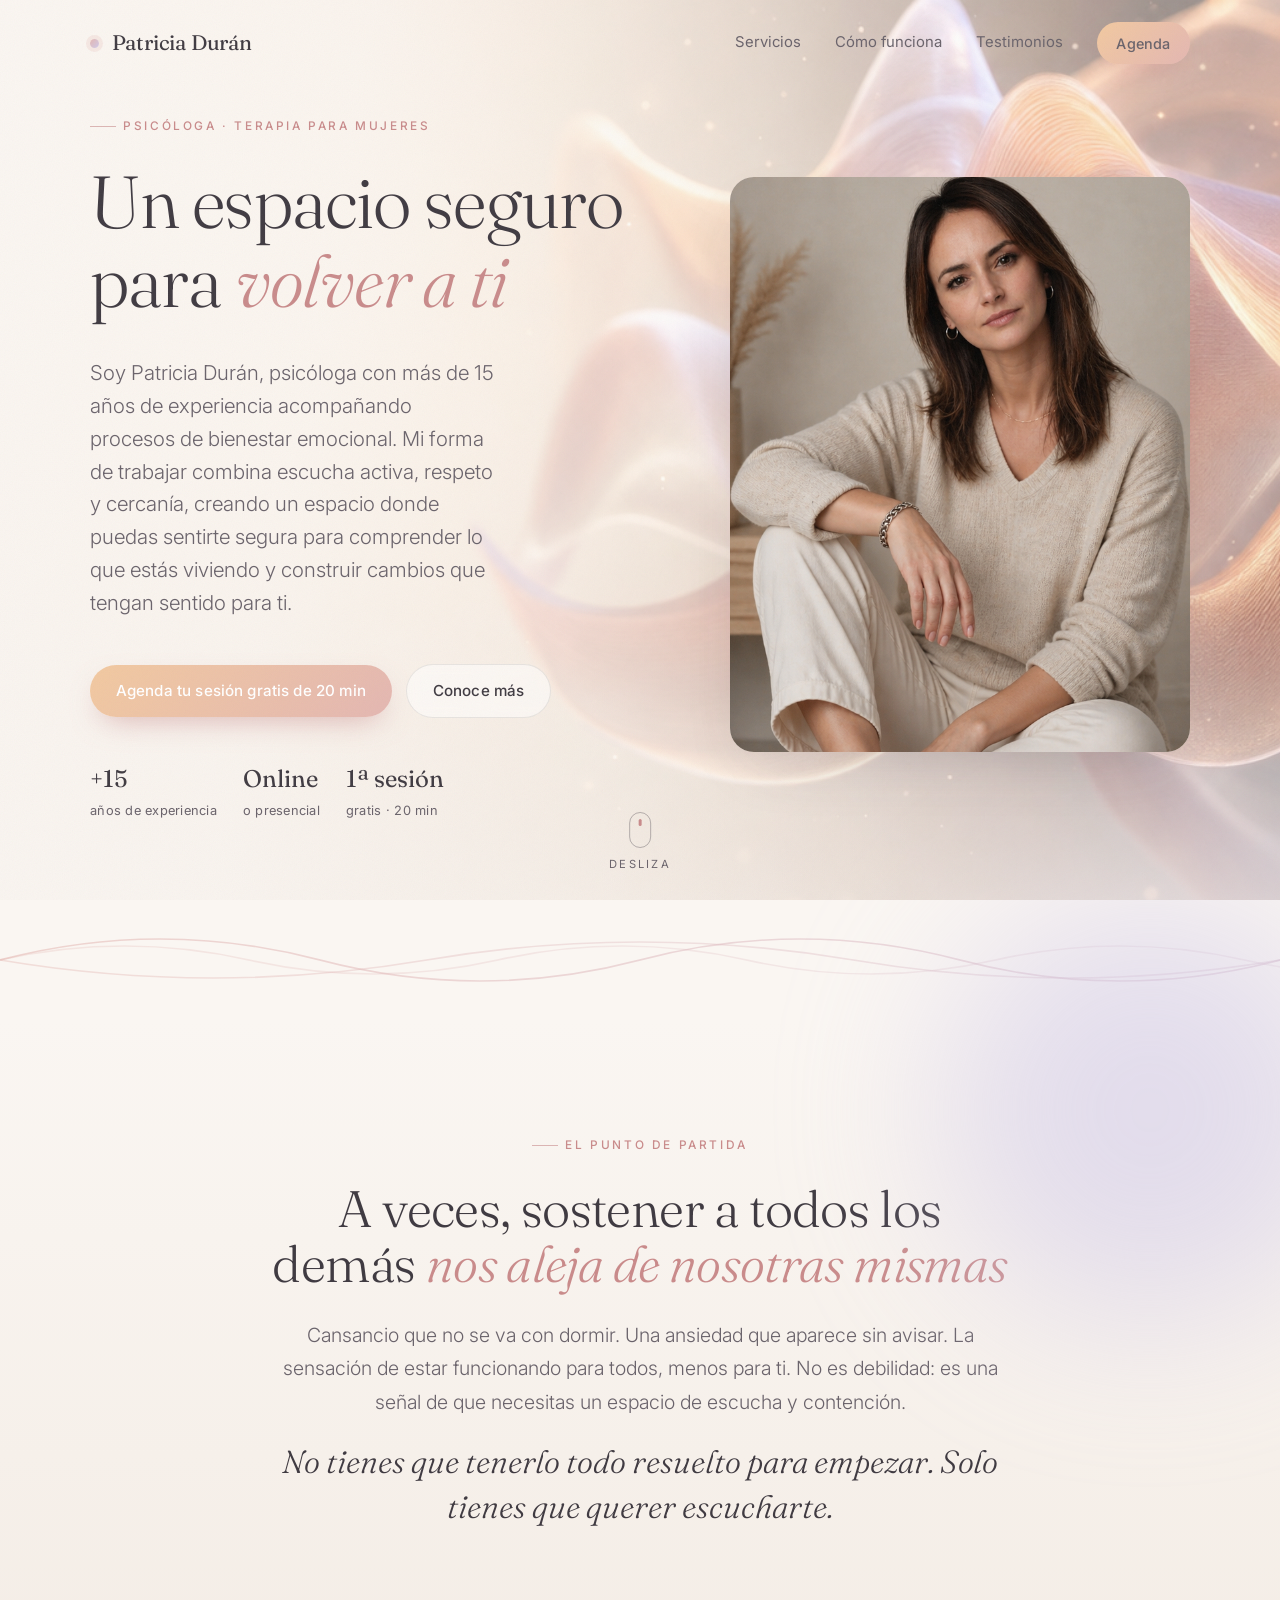
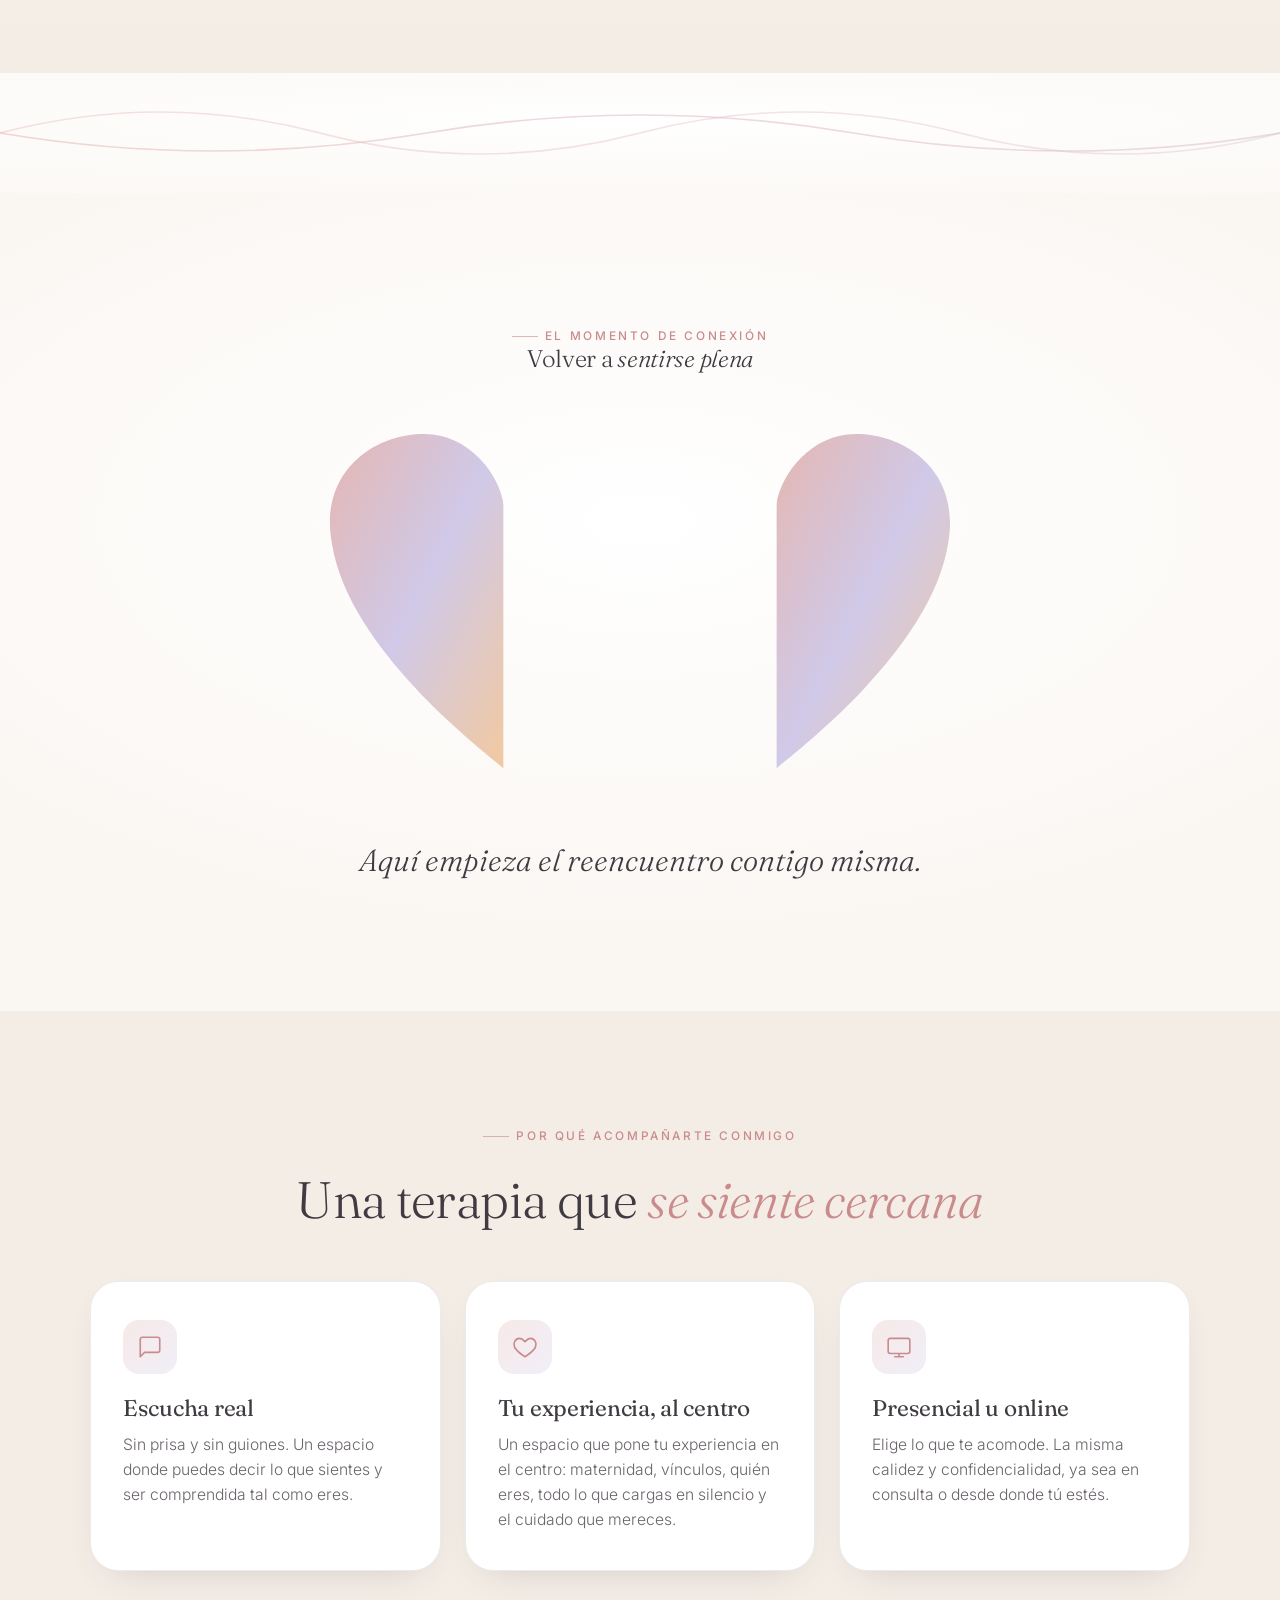
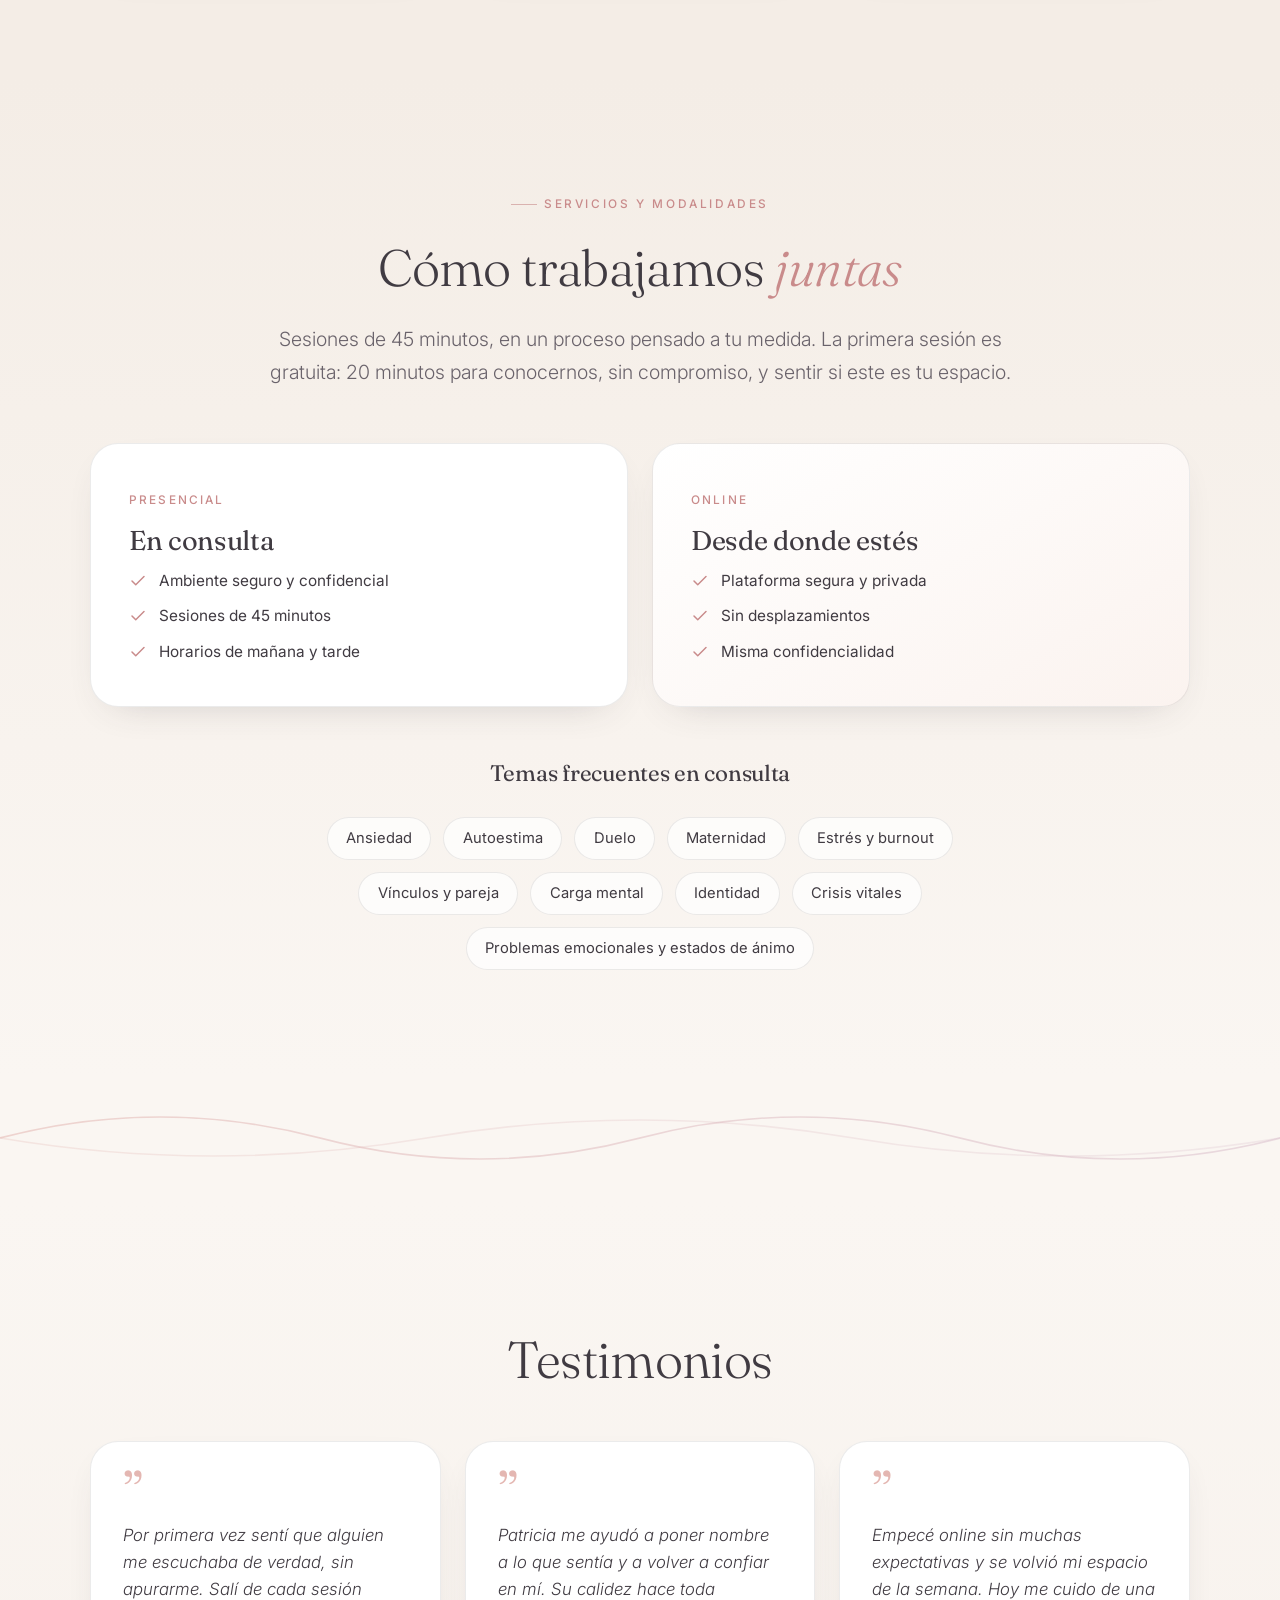
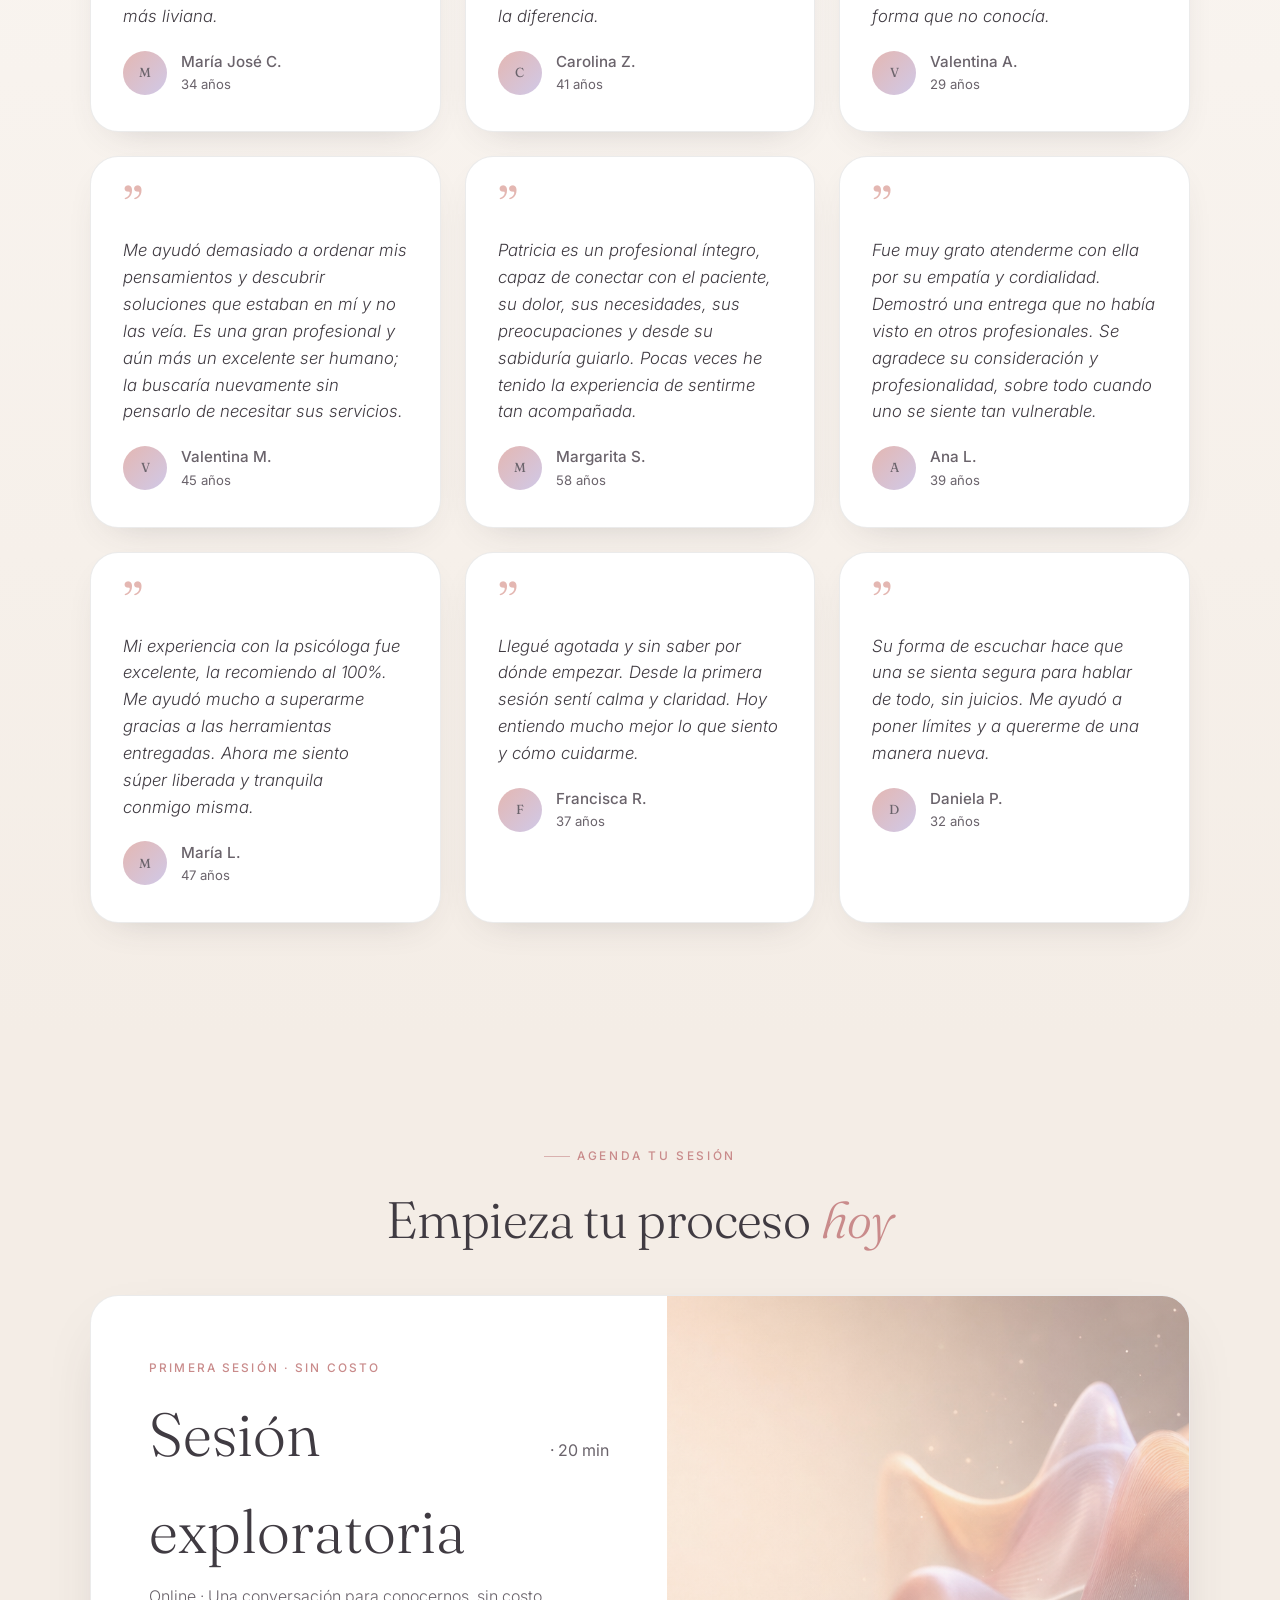
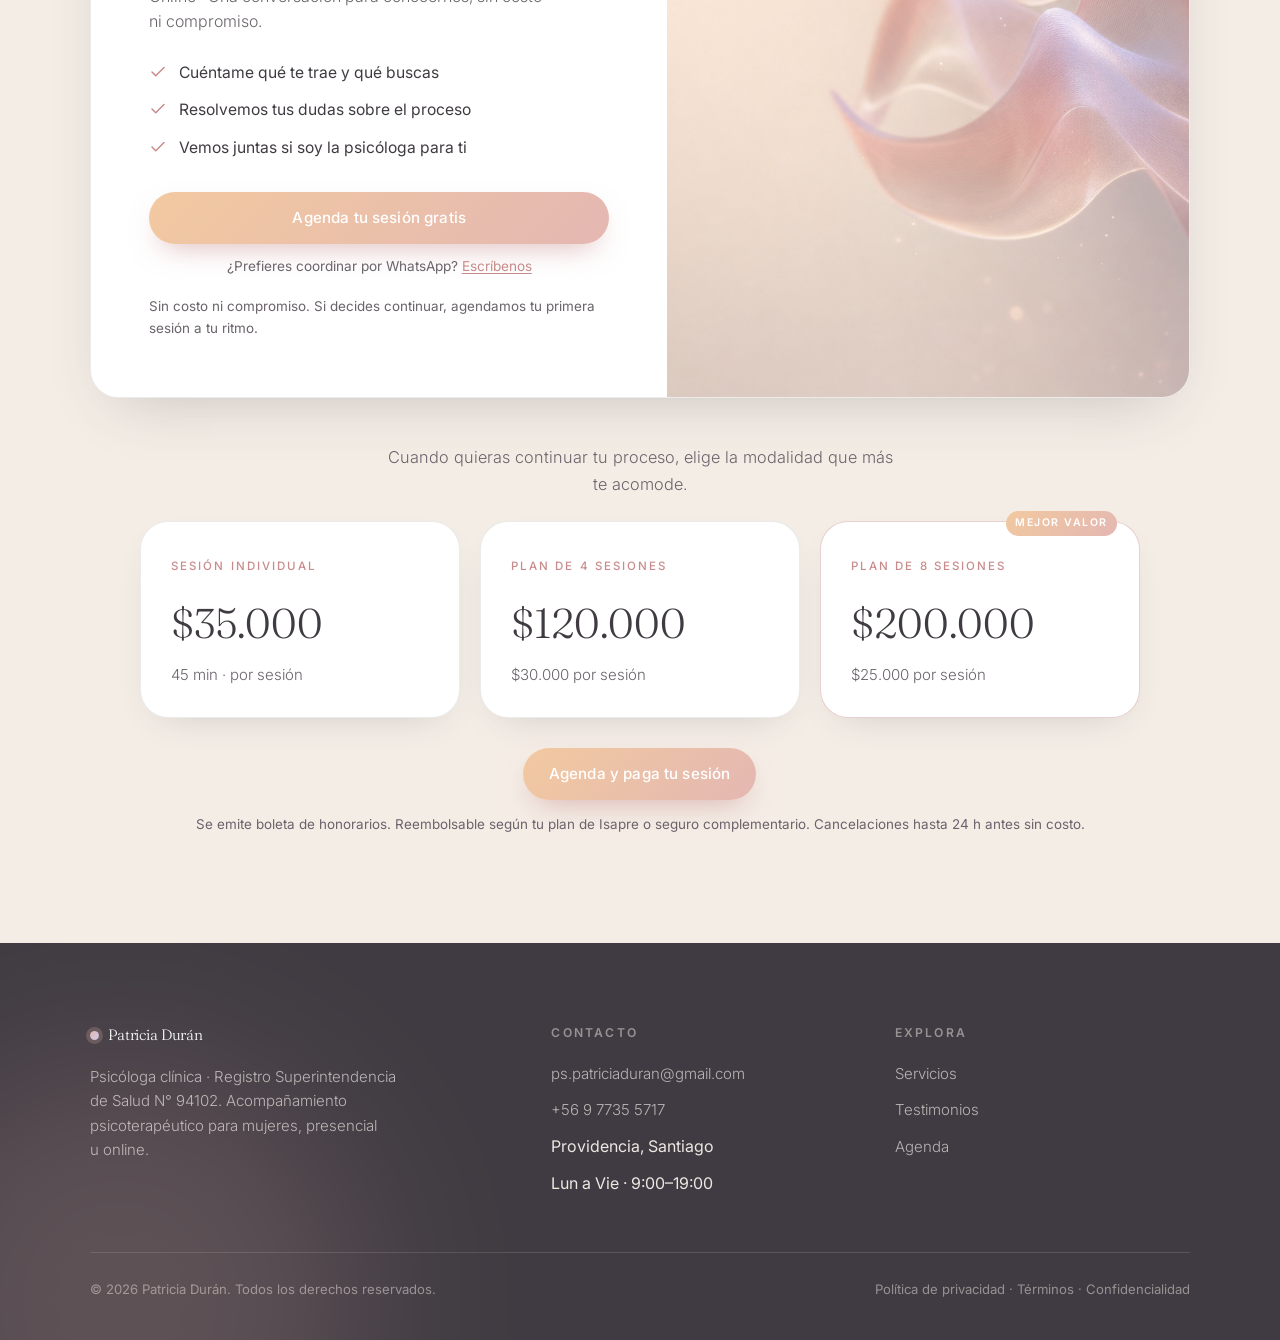
==== index.html @ d659c3c5 "Cambiar 'Gratis' por 'Sesión exploratoria' en la tarjeta principal Co-Authored-By: Claude Opus 4.8 <" ====
<!DOCTYPE html>
<html lang="es">
<head>
<meta charset="UTF-8" />
<meta name="viewport" content="width=device-width, initial-scale=1.0" />
<title>Patricia Durán — Psicóloga | Un espacio seguro para volver a ti</title>
<meta name="description" content="Psicoterapia para mujeres con Patricia Durán. Un espacio seguro, cálido y confidencial para volver a ti. Sesiones presenciales u online. Agenda tu primera sesión." />
<meta name="author" content="Patricia Durán" />
<meta property="og:type" content="website" />
<meta property="og:title" content="Patricia Durán — Psicóloga" />
<meta property="og:description" content="Un espacio seguro para volver a ti. Psicoterapia cálida y especializada en mujeres, presencial u online." />
<meta property="og:image" content="assets/hero.png" />
<meta property="og:locale" content="es_ES" />
<meta name="theme-color" content="#FAF6F2" />
<link rel="icon" type="image/png" href="assets/favicon.png" />
<link rel="apple-touch-icon" href="assets/favicon.png" />

<link rel="preconnect" href="https://fonts.googleapis.com" />
<link rel="preconnect" href="https://fonts.gstatic.com" crossorigin />
<link href="https://fonts.googleapis.com/css2?family=Fraunces:ital,opsz,wght@0,9..144,300;0,9..144,400;0,9..144,500;1,9..144,300;1,9..144,400&family=Inter:wght@300;400;500;600&display=swap" rel="stylesheet" />

<link rel="stylesheet" href="assets/styles.css" />
</head>
<body>

<!-- ============ NAVBAR ============ -->
<nav class="nav" id="nav" aria-label="Navegación principal">
  <div class="wrap nav-inner">
    <a class="logo" href="#top" aria-label="Patricia Durán, inicio"><span class="dot" aria-hidden="true"></span>Patricia Durán</a>
    <div class="nav-links" id="navLinks">
      <a href="#servicios">Servicios</a>
      <a href="#como">Cómo funciona</a>
      <a href="#testimonios">Testimonios</a>
      <a href="#agenda" class="btn btn-primary">Agenda</a>
    </div>
    <a href="#agenda" class="btn btn-primary nav-cta-mobile" style="padding:.6em 1.2em;font-size:.85rem">Agenda</a>
    <button class="nav-toggle" id="navToggle" aria-label="Abrir menú" aria-expanded="false" aria-controls="navLinks">
      <svg width="22" height="22" viewBox="0 0 24 24" fill="none" stroke="currentColor" stroke-width="1.6" stroke-linecap="round"><path d="M3 6h18M3 12h18M3 18h18"/></svg>
    </button>
  </div>
</nav>

<!-- ============ HERO ============ -->
<header class="hero" id="top">
  <div class="hero-media" id="heroMedia">
    <img class="poster" src="assets/hero.png" alt="Textura abstracta de ondas suaves en tonos pastel" />
  </div>
  <div class="hero-overlay" aria-hidden="true"></div>

  <div class="hero-content wrap">
    <div class="inner">
      <span class="eyebrow">Psicóloga · Terapia para mujeres</span>
      <h1>Un espacio seguro para <em>volver a ti</em></h1>
      <p class="lede">Soy Patricia Durán, psicóloga con más de 15 años de experiencia acompañando procesos de bienestar emocional. Mi forma de trabajar combina escucha activa, respeto y cercanía, creando un espacio donde puedas sentirte segura para comprender lo que estás viviendo y construir cambios que tengan sentido para ti.</p>
      <div class="hero-cta">
        <a id="exploraBtn" href="https://wa.me/56977355717?text=Hola%2C%20me%20gustar%C3%ADa%20agendar%20una%20sesi%C3%B3n%20exploratoria%20gratis%20de%2020%20min%20con%20Patricia" target="_blank" rel="noopener" class="btn btn-primary js-cal-explora" aria-label="Agenda tu sesión exploratoria gratis de 20 minutos">Agenda tu sesión gratis de 20 min</a>
        <a href="#sobre" class="btn btn-ghost">Conoce más</a>
      </div>
      <div class="hero-meta">
        <div class="item"><b>+15</b><span>años de experiencia</span></div>
        <div class="item"><b>Online</b><span>o presencial</span></div>
        <div class="item"><b>1ª sesión</b><span>gratis · 20 min</span></div>
      </div>
    </div>
    <div class="hero-portrait">
      <div class="portrait-frame">
        <img src="assets/patricia.png" alt="Patricia Durán, psicóloga clínica" loading="eager" />
      </div>
    </div>
  </div>

  <div class="scroll-cue" aria-hidden="true">
    <span class="mouse"></span>
    Desliza
  </div>
</header>

<!-- sound wave separator -->
<div class="wave-sep" aria-hidden="true" style="background:linear-gradient(180deg,var(--crema),var(--crema))">
  <svg viewBox="0 0 1440 120" preserveAspectRatio="none">
    <defs>
      <linearGradient id="wg1" x1="0" y1="0" x2="1" y2="0">
        <stop offset="0" stop-color="#E4B7B2"/><stop offset=".5" stop-color="#D0C9E8"/><stop offset="1" stop-color="#F2C9A0"/>
      </linearGradient>
    </defs>
    <path class="wave-line wave-flow-1" stroke="url(#wg1)" d="M0,60 Q90,18 180,60 T360,60 T540,60 T720,60 T900,60 T1080,60 T1260,60 T1440,60 T1620,60 T1800,60 T1980,60 T2160,60 T2340,60 T2520,60 T2700,60 T2880,60"/>
    <path class="wave-line wave-flow-2" stroke="url(#wg1)" d="M0,60 Q120,96 240,60 T480,60 T720,60 T960,60 T1200,60 T1440,60 T1680,60 T1920,60 T2160,60 T2400,60 T2640,60 T2880,60"/>
    <path class="wave-line wave-flow-3" stroke="url(#wg1)" d="M0,60 Q70,32 140,60 T280,60 T420,60 T560,60 T700,60 T840,60 T980,60 T1120,60 T1260,60 T1400,60 T1540,60 T1680,60 T1820,60 T1960,60 T2100,60 T2240,60 T2380,60 T2520,60 T2660,60 T2800,60 T2940,60"/>
  </svg>
</div>

<!-- ============ PROBLEMA ============ -->
<section class="section problema" id="sobre">
  <div class="glow" style="width:420px;height:420px;background:var(--lavanda);top:-120px;right:-80px"></div>
  <div class="wrap">
    <div class="center-col">
      <span class="eyebrow reveal">El punto de partida</span>
      <h2 class="reveal d1">A veces, sostener a todos los demás <em>nos aleja de nosotras mismas</em></h2>
      <p class="lead-p reveal d2">Cansancio que no se va con dormir. Una ansiedad que aparece sin avisar. La sensación de estar funcionando para todos, menos para ti. No es debilidad: es una señal de que necesitas un espacio de escucha y contención.</p>
      <p class="pull reveal d2">No tienes que tenerlo todo resuelto para empezar. Solo tienes que querer escucharte.</p>
    </div>
  </div>
</section>

<!-- sound wave separator -->
<div class="wave-sep" aria-hidden="true" style="background:radial-gradient(120% 90% at 50% 40%,#fff,var(--crema))">
  <svg viewBox="0 0 1440 120" preserveAspectRatio="none">
    <path class="wave-line wave-flow-2" stroke="url(#wg1)" d="M0,60 Q90,18 180,60 T360,60 T540,60 T720,60 T900,60 T1080,60 T1260,60 T1440,60 T1620,60 T1800,60 T1980,60 T2160,60 T2340,60 T2520,60 T2700,60 T2880,60"/>
    <path class="wave-line wave-flow-1" stroke="url(#wg1)" d="M0,60 Q120,96 240,60 T480,60 T720,60 T960,60 T1200,60 T1440,60 T1680,60 T1920,60 T2160,60 T2400,60 T2640,60 T2880,60"/>
  </svg>
</div>

<!-- ============ EL MOMENTO DE CONEXIÓN ============ -->
<section class="connect" id="conexion" aria-label="El momento de conexión">
  <div class="wrap">
    <div class="center-col">
      <span class="eyebrow reveal">El momento de conexión</span>
      <h2 class="reveal d1" data-comment-anchor="c7e9aa4aef-h2">Volver a <em>sentirse plena</em></h2>
      <div class="heart-stage" id="heartStage">
        <div class="heart-glow" id="heartGlow" aria-hidden="true"></div>
        <svg viewBox="0 0 200 184" role="img" aria-label="Dos mitades de un corazón que se unen al hacer scroll">
          <defs>
            <linearGradient id="hg" x1="0" y1="0" x2="1" y2="1">
              <stop offset="0" stop-color="#E4B7B2"/>
              <stop offset=".5" stop-color="#D0C9E8"/>
              <stop offset="1" stop-color="#F2C9A0"/>
            </linearGradient>
            <clipPath id="clipL"><rect x="0" y="0" width="100" height="184"/></clipPath>
            <clipPath id="clipR"><rect x="100" y="0" width="100" height="184"/></clipPath>
          </defs>
          <g class="heart-half" id="heartL" clip-path="url(#clipL)">
            <path d="M100 172 C 96 168 30 120 22 70 C 16 38 40 20 64 20 C 84 20 98 38 100 52 C 100 52 100 172 100 172 Z" fill="url(#hg)"/>
          </g>
          <g class="heart-half" id="heartR" clip-path="url(#clipR)">
            <path d="M100 172 C 104 168 170 120 178 70 C 184 38 160 20 136 20 C 116 20 102 38 100 52 C 100 52 100 172 100 172 Z" fill="url(#hg)"/>
          </g>
        </svg>
      </div>
      <p class="connect-caption" id="connectCaption">Aquí empieza el reencuentro contigo misma.</p>
    </div>
  </div>
</section>

<!-- ============ BENEFICIOS ============ -->
<section class="section beneficios" id="beneficios">
  <div class="wrap">
    <div class="center-col">
      <span class="eyebrow reveal">Por qué acompañarte conmigo</span>
      <h2 class="reveal d1">Una terapia que <em>se siente cercana</em></h2>
    </div>
    <div class="cards">
      <article class="card reveal d1">
        <div class="ic" aria-hidden="true"><svg width="26" height="26" viewBox="0 0 24 24" fill="none" stroke="currentColor" stroke-width="1.5" stroke-linecap="round" stroke-linejoin="round"><path d="M21 15a2 2 0 0 1-2 2H7l-4 4V5a2 2 0 0 1 2-2h14a2 2 0 0 1 2 2z"/></svg></div>
        <h3>Escucha real</h3>
        <p>Sin prisa y sin guiones. Un espacio donde puedes decir lo que sientes y ser comprendida tal como eres.</p>
      </article>
      <article class="card reveal d2">
        <div class="ic" aria-hidden="true"><svg width="26" height="26" viewBox="0 0 24 24" fill="none" stroke="currentColor" stroke-width="1.5" stroke-linecap="round" stroke-linejoin="round"><path d="M12 21s-7-4.35-9.5-8.5C.5 8.5 3 4 7 4c2 0 3.5 1.5 5 3 1.5-1.5 3-3 5-3 4 0 6.5 4.5 4.5 8.5C19 16.65 12 21 12 21z"/></svg></div>
        <h3>Tu experiencia, al centro</h3>
        <p>Un espacio que pone tu experiencia en el centro: maternidad, vínculos, quién eres, todo lo que cargas en silencio y el cuidado que mereces.</p>
      </article>
      <article class="card reveal d3">
        <div class="ic" aria-hidden="true"><svg width="26" height="26" viewBox="0 0 24 24" fill="none" stroke="currentColor" stroke-width="1.5" stroke-linecap="round" stroke-linejoin="round"><rect x="2" y="4" width="20" height="14" rx="2"/><path d="M8 21h8M12 18v3"/></svg></div>
        <h3>Presencial u online</h3>
        <p>Elige lo que te acomode. La misma calidez y confidencialidad, ya sea en consulta o desde donde tú estés.</p>
      </article>
    </div>
  </div>
</section>

<!-- ============ SERVICIOS ============ -->
<section class="section servicios" id="servicios">
  <div class="wrap">
    <div class="center-col">
      <span class="eyebrow reveal">Servicios y modalidades</span>
      <h2 class="reveal d1">Cómo trabajamos <em>juntas</em></h2>
      <p class="lead-p reveal d2">Sesiones de 45 minutos, en un proceso pensado a tu medida. La primera sesión es gratuita: 20 minutos para conocernos, sin compromiso, y sentir si este es tu espacio.</p>
    </div>
    <div class="modal-grid" id="como">
      <article class="modal reveal d1">
        <span class="tag">Presencial</span>
        <h3>En consulta</h3>
        <ul>
          <li><svg width="18" height="18" viewBox="0 0 24 24" fill="none" stroke="currentColor" stroke-width="2" stroke-linecap="round" stroke-linejoin="round"><path d="M20 6 9 17l-5-5"/></svg>Ambiente seguro y confidencial</li>
          <li><svg width="18" height="18" viewBox="0 0 24 24" fill="none" stroke="currentColor" stroke-width="2" stroke-linecap="round" stroke-linejoin="round"><path d="M20 6 9 17l-5-5"/></svg>Sesiones de 45 minutos</li>
          <li><svg width="18" height="18" viewBox="0 0 24 24" fill="none" stroke="currentColor" stroke-width="2" stroke-linecap="round" stroke-linejoin="round"><path d="M20 6 9 17l-5-5"/></svg>Horarios de mañana y tarde</li>
        </ul>
      </article>
      <article class="modal is-online reveal d2">
        <span class="tag">Online</span>
        <h3>Desde donde estés</h3>
        <ul>
          <li><svg width="18" height="18" viewBox="0 0 24 24" fill="none" stroke="currentColor" stroke-width="2" stroke-linecap="round" stroke-linejoin="round"><path d="M20 6 9 17l-5-5"/></svg>Plataforma segura y privada</li>
          <li><svg width="18" height="18" viewBox="0 0 24 24" fill="none" stroke="currentColor" stroke-width="2" stroke-linecap="round" stroke-linejoin="round"><path d="M20 6 9 17l-5-5"/></svg>Sin desplazamientos</li>
          <li><svg width="18" height="18" viewBox="0 0 24 24" fill="none" stroke="currentColor" stroke-width="2" stroke-linecap="round" stroke-linejoin="round"><path d="M20 6 9 17l-5-5"/></svg>Misma confidencialidad</li>
        </ul>
      </article>
    </div>
    <div class="temas reveal">
      <h3>Temas frecuentes en consulta</h3>
      <div class="chips">
        <span class="chip">Ansiedad</span>
        <span class="chip">Autoestima</span>
        <span class="chip">Duelo</span>
        <span class="chip">Maternidad</span>
        <span class="chip">Estrés y burnout</span>
        <span class="chip">Vínculos y pareja</span>
        <span class="chip">Carga mental</span>
        <span class="chip">Identidad</span>
        <span class="chip">Crisis vitales</span>
        <span class="chip">Problemas emocionales y estados de ánimo</span>
      </div>
    </div>
  </div>
</section>

<!-- sound wave separator -->
<div class="wave-sep" aria-hidden="true">
  <svg viewBox="0 0 1440 120" preserveAspectRatio="none">
    <path class="wave-line wave-flow-1" stroke="url(#wg1)" d="M0,60 Q90,18 180,60 T360,60 T540,60 T720,60 T900,60 T1080,60 T1260,60 T1440,60 T1620,60 T1800,60 T1980,60 T2160,60 T2340,60 T2520,60 T2700,60 T2880,60"/>
    <path class="wave-line wave-flow-3" stroke="url(#wg1)" d="M0,60 Q120,96 240,60 T480,60 T720,60 T960,60 T1200,60 T1440,60 T1680,60 T1920,60 T2160,60 T2400,60 T2640,60 T2880,60"/>
  </svg>
</div>

<!-- ============ TESTIMONIOS ============ -->
<section class="section testimonios" id="testimonios">
  <div class="wrap">
    <div class="center-col">
      <h2 class="reveal d1">Testimonios</h2>
    </div>
    <div class="quotes">
      <figure class="quote reveal d1">
        <div class="mark" aria-hidden="true">”</div>
        <blockquote><p>Por primera vez sentí que alguien me escuchaba de verdad, sin apurarme. Salí de cada sesión más liviana.</p></blockquote>
        <figcaption class="who"><span class="av" aria-hidden="true">M</span><span><b>María José C.</b><span>34 años</span></span></figcaption>
      </figure>
      <figure class="quote reveal d2">
        <div class="mark" aria-hidden="true">”</div>
        <blockquote><p>Patricia me ayudó a poner nombre a lo que sentía y a volver a confiar en mí. Su calidez hace toda la diferencia.</p></blockquote>
        <figcaption class="who"><span class="av" aria-hidden="true">C</span><span><b>Carolina Z.</b><span>41 años</span></span></figcaption>
      </figure>
      <figure class="quote reveal d3">
        <div class="mark" aria-hidden="true">”</div>
        <blockquote><p>Empecé online sin muchas expectativas y se volvió mi espacio de la semana. Hoy me cuido de una forma que no conocía.</p></blockquote>
        <figcaption class="who"><span class="av" aria-hidden="true">V</span><span><b>Valentina A.</b><span>29 años</span></span></figcaption>
      </figure>
      <figure class="quote reveal d1">
        <div class="mark" aria-hidden="true">”</div>
        <blockquote><p>Me ayudó demasiado a ordenar mis pensamientos y descubrir soluciones que estaban en mí y no las veía. Es una gran profesional y aún más un excelente ser humano; la buscaría nuevamente sin pensarlo de necesitar sus servicios.</p></blockquote>
        <figcaption class="who"><span class="av" aria-hidden="true">V</span><span><b>Valentina M.</b><span>45 años</span></span></figcaption>
      </figure>
      <figure class="quote reveal d2">
        <div class="mark" aria-hidden="true">”</div>
        <blockquote><p>Patricia es un profesional íntegro, capaz de conectar con el paciente, su dolor, sus necesidades, sus preocupaciones y desde su sabiduría guiarlo. Pocas veces he tenido la experiencia de sentirme tan acompañada.</p></blockquote>
        <figcaption class="who"><span class="av" aria-hidden="true">M</span><span><b>Margarita S.</b><span>58 años</span></span></figcaption>
      </figure>
      <figure class="quote reveal d3">
        <div class="mark" aria-hidden="true">”</div>
        <blockquote><p>Fue muy grato atenderme con ella por su empatía y cordialidad. Demostró una entrega que no había visto en otros profesionales. Se agradece su consideración y profesionalidad, sobre todo cuando uno se siente tan vulnerable.</p></blockquote>
        <figcaption class="who"><span class="av" aria-hidden="true">A</span><span><b>Ana L.</b><span>39 años</span></span></figcaption>
      </figure>
      <figure class="quote reveal d1">
        <div class="mark" aria-hidden="true">”</div>
        <blockquote><p>Mi experiencia con la psicóloga fue excelente, la recomiendo al 100%. Me ayudó mucho a superarme gracias a las herramientas entregadas. Ahora me siento súper liberada y tranquila conmigo misma.</p></blockquote>
        <figcaption class="who"><span class="av" aria-hidden="true">M</span><span><b>María L.</b><span>47 años</span></span></figcaption>
      </figure>
      <figure class="quote reveal d2">
        <div class="mark" aria-hidden="true">”</div>
        <blockquote><p>Llegué agotada y sin saber por dónde empezar. Desde la primera sesión sentí calma y claridad. Hoy entiendo mucho mejor lo que siento y cómo cuidarme.</p></blockquote>
        <figcaption class="who"><span class="av" aria-hidden="true">F</span><span><b>Francisca R.</b><span>37 años</span></span></figcaption>
      </figure>
      <figure class="quote reveal d3">
        <div class="mark" aria-hidden="true">”</div>
        <blockquote><p>Su forma de escuchar hace que una se sienta segura para hablar de todo, sin juicios. Me ayudó a poner límites y a quererme de una manera nueva.</p></blockquote>
        <figcaption class="who"><span class="av" aria-hidden="true">D</span><span><b>Daniela P.</b><span>32 años</span></span></figcaption>
      </figure>
    </div>
  </div>
</section>

<!-- ============ PRICING / AGENDA ============ -->
<section class="section pricing" id="agenda">
  <div class="wrap">
    <div class="center-col">
      <span class="eyebrow reveal">Agenda tu sesión</span>
      <h2 class="reveal d1">Empieza tu proceso <em>hoy</em></h2>
    </div>
    <div class="price-card reveal d1" style="margin-top:48px">
      <div class="price-body">
        <span class="tag" style="font-size:.74rem;letter-spacing:.18em;text-transform:uppercase;color:var(--rosa-profundo);font-weight:500">Primera sesión · Sin costo</span>
        <div class="amt"><b>Sesión exploratoria</b><span style="white-space:nowrap">· 20 min</span></div>
        <p class="sub">Online · Una conversación para conocernos, sin costo ni compromiso.</p>
        <ul>
          <li><svg width="18" height="18" viewBox="0 0 24 24" fill="none" stroke="currentColor" stroke-width="2" stroke-linecap="round" stroke-linejoin="round"><path d="M20 6 9 17l-5-5"/></svg>Cuéntame qué te trae y qué buscas</li>
          <li><svg width="18" height="18" viewBox="0 0 24 24" fill="none" stroke="currentColor" stroke-width="2" stroke-linecap="round" stroke-linejoin="round"><path d="M20 6 9 17l-5-5"/></svg>Resolvemos tus dudas sobre el proceso</li>
          <li><svg width="18" height="18" viewBox="0 0 24 24" fill="none" stroke="currentColor" stroke-width="2" stroke-linecap="round" stroke-linejoin="round"><path d="M20 6 9 17l-5-5"/></svg>Vemos juntas si soy la psicóloga para ti</li>
        </ul>
        <div class="agenda-actions">
          <a href="https://wa.me/56977355717?text=Hola%2C%20me%20gustar%C3%ADa%20agendar%20una%20sesi%C3%B3n%20exploratoria%20gratis%20de%2020%20min%20con%20Patricia" target="_blank" rel="noopener" class="btn btn-primary js-cal-explora" style="width:100%" aria-label="Agenda tu sesión exploratoria gratis de 20 minutos">Agenda tu sesión gratis</a>
        </div>
        <p class="alt-contact">¿Prefieres coordinar por WhatsApp? <a href="https://wa.me/56977355717?text=Hola%2C%20me%20gustar%C3%ADa%20agendar%20una%20sesi%C3%B3n%20exploratoria%20con%20Patricia" target="_blank" rel="noopener">Escríbenos</a></p>
        <p class="price-note">Sin costo ni compromiso. Si decides continuar, agendamos tu primera sesión a tu ritmo.</p>
      </div>
      <div class="price-media">
        <img src="assets/hero.png" alt="Detalle de textura suave en tonos rosa y lavanda" loading="lazy" />
        <div class="veil" aria-hidden="true"></div>
      </div>
    </div>

    <p class="plans-intro reveal">Cuando quieras continuar tu proceso, elige la modalidad que más te acomode.</p>
    <div class="plans">
      <article class="plan reveal d1">
        <span class="tag">Sesión individual</span>
        <div class="ptotal">$35.000</div>
        <p class="punit">45 min · por sesión</p>
      </article>
      <article class="plan reveal d1">
        <span class="tag">Plan de 4 sesiones</span>
        <div class="ptotal">$120.000</div>
        <p class="punit">$30.000 por sesión</p>
      </article>
      <article class="plan is-featured reveal d2">
        <span class="badge">Mejor valor</span>
        <span class="tag">Plan de 8 sesiones</span>
        <div class="ptotal">$200.000</div>
        <p class="punit">$25.000 por sesión</p>
      </article>
    </div>
    <div class="reveal d1" style="text-align:center;margin-top:30px">
      <a href="pago/" class="btn btn-primary" aria-label="Agenda y paga tu sesión o plan">Agenda y paga tu sesión</a>
      <p class="price-note" style="margin-top:14px">Se emite boleta de honorarios. Reembolsable según tu plan de Isapre o seguro complementario. Cancelaciones hasta 24 h antes sin costo.</p>
    </div>
  </div>
</section>

<!-- ============ FOOTER ============ -->
<footer class="footer">
  <div class="glow" style="width:480px;height:480px;background:var(--rosa-sereno);bottom:-200px;left:-120px"></div>
  <div class="wrap">
    <div class="foot-grid">
      <div class="foot-col">
        <a class="logo" href="#top"><span class="dot" aria-hidden="true"></span>Patricia Durán</a>
        <p style="max-width:34ch;margin-bottom:6px">Psicóloga clínica · Registro Superintendencia de Salud N° 94102. Acompañamiento psicoterapéutico para mujeres, presencial u online.</p>
      </div>
      <div class="foot-col">
        <h4>Contacto</h4>
        <ul>
          <li><a href="mailto:ps.patriciaduran@gmail.com">ps.patriciaduran@gmail.com</a></li>
          <li><a href="tel:+56977355717">+56 9 7735 5717</a></li>
          <li>Providencia, Santiago</li>
          <li>Lun a Vie · 9:00–19:00</li>
        </ul>
      </div>
      <div class="foot-col">
        <h4>Explora</h4>
        <ul>
          <li><a href="#servicios">Servicios</a></li>
          <li><a href="#testimonios">Testimonios</a></li>
          <li><a href="#agenda">Agenda</a></li>
        </ul>
      </div>
    </div>
    <div class="foot-bottom">
      <span>© 2026 Patricia Durán. Todos los derechos reservados.</span>
      <span>Política de privacidad · Términos · Confidencialidad</span>
    </div>
  </div>
</footer>

<script>
(function(){
  var reduce = window.matchMedia('(prefers-reduced-motion: reduce)').matches;

  /* ======================================================================
     SESIÓN EXPLORATORIA GRATIS (Cal.com)  —  pega aquí el link de Patricia
     ----------------------------------------------------------------------
     CAL_LINK : el "username/evento" de Cal.com (SIN https://cal.com/)
                ej: "patriciaduran/exploratoria-20min"
     Si queda vacío, el botón del hero usa WhatsApp como respaldo.
     ====================================================================== */
  var CAL_LINK = "rodolfo-schneider-jy7izo/15min";

  (function initCal(){
    var btns = document.querySelectorAll('.js-cal-explora');
    if(!btns.length || !CAL_LINK) return;     // sin link → se mantiene el respaldo por WhatsApp
    // El calendario abre en una ventana emergente sobre la misma web (no redirige).
    btns.forEach(function(btn){
      btn.href = "https://cal.com/" + CAL_LINK;  // respaldo si el script no cargara
      btn.removeAttribute('target');
      btn.setAttribute('data-cal-link', CAL_LINK);
      btn.setAttribute('data-cal-config', '{"layout":"month_view"}');
    });
    (function (C, A, L) {
      var p = function (a, ar) { a.q.push(ar); };
      var d = C.document;
      C.Cal = C.Cal || function () {
        var cal = C.Cal, ar = arguments;
        if (!cal.loaded) { cal.ns = {}; cal.q = cal.q || []; d.head.appendChild(d.createElement("script")).src = A; cal.loaded = true; }
        if (ar[0] === L) {
          var api = function () { p(api, arguments); }, namespace = ar[1];
          api.q = api.q || [];
          if (typeof namespace === "string") { cal.ns[namespace] = cal.ns[namespace] || api; p(cal.ns[namespace], ar); p(cal, ["initNamespace", namespace]); }
          else p(cal, ar);
          return;
        }
        p(cal, ar);
      };
    })(window, "https://app.cal.com/embed/embed.js", "init");
    Cal("init", { origin: "https://cal.com" });
    Cal("ui", { hideEventTypeDetails: false, layout: "month_view" });
  })();

  /* ---- NAV scroll state ---- */
  var nav = document.getElementById('nav');
  function onScrollNav(){ nav.classList.toggle('scrolled', window.scrollY > 24); }
  onScrollNav();
  window.addEventListener('scroll', onScrollNav, {passive:true});

  /* ---- mobile menu ---- */
  var toggle = document.getElementById('navToggle');
  var links = document.getElementById('navLinks');
  toggle.addEventListener('click', function(){
    var open = links.classList.toggle('open');
    toggle.setAttribute('aria-expanded', open ? 'true':'false');
    toggle.setAttribute('aria-label', open ? 'Cerrar menú':'Abrir menú');
  });
  links.addEventListener('click', function(e){
    if(e.target.tagName === 'A'){ links.classList.remove('open'); toggle.setAttribute('aria-expanded','false'); }
  });

  /* ---- REVEAL on scroll (rect-based for reliability) ---- */
  var revs = Array.prototype.slice.call(document.querySelectorAll('.reveal'));
  if(reduce){
    revs.forEach(function(r){ r.classList.add('in'); });
  } else {
    var revTicking = false;
    function checkReveals(){
      var vh = window.innerHeight || document.documentElement.clientHeight;
      for(var i=revs.length-1;i>=0;i--){
        var el = revs[i];
        var top = el.getBoundingClientRect().top;
        if(top < vh * 0.9){
          el.classList.add('in');
          // Safety: lock in the end-state once the transition would have completed,
          // in case the animation timeline is paused (e.g. an offscreen/non-painting frame).
          (function(node){ setTimeout(function(){
            if(parseFloat(getComputedStyle(node).opacity) < 0.99){
              node.style.transition = 'none'; node.style.opacity = '1'; node.style.transform = 'none';
            }
          }, 1100); })(el);
          revs.splice(i,1);
        }
      }
      revTicking = false;
    }
    // run directly (rAF can be throttled to never-fire in background frames)
    window.addEventListener('scroll', checkReveals, {passive:true});
    window.addEventListener('resize', checkReveals);
    window.addEventListener('load', checkReveals);
    checkReveals();
  }

  /* ---- HEART connect on scroll ---- */
  var stage = document.getElementById('heartStage');
  var hL = document.getElementById('heartL');
  var hR = document.getElementById('heartR');
  var glow = document.getElementById('heartGlow');
  var caption = document.getElementById('connectCaption');
  var hint = document.getElementById('heartHint');
  var section = document.getElementById('conexion');
  var MAXSEP = 62; // svg units each half travels apart
  var joined = false;

  function clamp(v,a,b){ return Math.max(a, Math.min(b, v)); }
  function easeInOut(t){ return t<.5 ? 2*t*t : 1-Math.pow(-2*t+2,2)/2; }

  if(reduce){
    // show joined heart statically, reveal caption
    hL.removeAttribute('transform'); hR.removeAttribute('transform');
    caption.classList.add('show');
    if(hint) hint.style.display='none';
  } else if(section){
    function updateHeart(){
      var rect = section.getBoundingClientRect();
      var vh = window.innerHeight;
      // progress: 0 when section top enters bottom, 1 when section center reaches ~upper third
      var total = rect.height + vh*0.5;
      var travelled = (vh - rect.top);
      var p = clamp(travelled / total, 0, 1);
      // remap so the join completes around 65% of the scroll-through, then holds
      var t = easeInOut(clamp(p/0.62, 0, 1));
      var sep = MAXSEP * (1 - t);
      hL.setAttribute('transform', 'translate(' + (-sep) + ',0)');
      hR.setAttribute('transform', 'translate(' + (sep) + ',0)');

      if(t > 0.985){
        if(!joined){
          joined = true;
          glow.style.transition='opacity .7s ease, transform .9s cubic-bezier(.22,.61,.36,1)';
          glow.style.opacity='1'; glow.style.transform='scale(1.08)';
          stage.style.transition='transform .5s cubic-bezier(.34,1.56,.64,1)';
          stage.style.transform='scale(1.04)';
          setTimeout(function(){ stage.style.transform='scale(1)'; }, 320);
          caption.classList.add('show');
          setTimeout(function(){
            if(parseFloat(getComputedStyle(caption).opacity) < 0.99){
              caption.style.transition='none'; caption.style.opacity='1'; caption.style.transform='none';
            }
          }, 1000);
          if(hint) hint.style.opacity='0';
        }
      } else {
        if(joined){
          joined = false;
          glow.style.opacity='0'; glow.style.transform='scale(.6)';
          caption.classList.remove('show');
          if(hint) hint.style.opacity='1';
        }
      }
    }
    window.addEventListener('scroll', updateHeart, {passive:true});
    window.addEventListener('resize', updateHeart);
    window.addEventListener('load', updateHeart);
    updateHeart();
  }
})();
</script>

</body>
</html>
---- assets/styles.css ----
/* ============ TOKENS ============ */
:root{
  --rosa-sereno:#E4B7B2;
  --lavanda:#D0C9E8;
  --durazno:#F2C9A0;
  --crema:#FAF6F2;
  --crema-2:#F4EDE6;
  --carbon:#403B42;
  --carbon-soft:#6A636B;
  --rosa-profundo:#C98B8B;
  --line:rgba(64,59,66,.10);

  --maxw:1180px;
  --pad:clamp(20px,5vw,40px);
  --r:18px;
  --r-lg:28px;
  --ease:cubic-bezier(.22,.61,.36,1);
  --ease-soft:cubic-bezier(.4,0,.2,1);
  --shadow:0 24px 60px -28px rgba(64,59,66,.28);
  --shadow-soft:0 14px 40px -24px rgba(64,59,66,.30);

  --serif:"Fraunces",Georgia,serif;
  --sans:"Inter",system-ui,-apple-system,sans-serif;
}

*{box-sizing:border-box;margin:0;padding:0}
html{scroll-behavior:smooth}
body{
  font-family:var(--sans);
  color:var(--carbon);
  background:var(--crema);
  line-height:1.6;
  -webkit-font-smoothing:antialiased;
  overflow-x:hidden;
  position:relative;
}

/* grain */
body::after{
  content:"";
  position:fixed;
  inset:0;
  z-index:9999;
  pointer-events:none;
  opacity:.045;
  background-image:url("data:image/svg+xml,%3Csvg xmlns='http://www.w3.org/2000/svg' width='180' height='180'%3E%3Cfilter id='n'%3E%3CfeTurbulence type='fractalNoise' baseFrequency='.9' numOctaves='2' stitchTiles='stitch'/%3E%3C/filter%3E%3Crect width='100%25' height='100%25' filter='url(%23n)'/%3E%3C/svg%3E");
}

img,video{display:block;max-width:100%}
a{color:inherit;text-decoration:none}
button{font-family:inherit;cursor:pointer;border:none;background:none}

::selection{background:var(--rosa-sereno);color:#fff}
:focus-visible{outline:2.5px solid var(--rosa-profundo);outline-offset:3px;border-radius:6px}

h1,h2,h3{font-family:var(--serif);font-weight:300;line-height:1.08;letter-spacing:-.012em;text-wrap:balance}
p{text-wrap:pretty}

.wrap{max-width:var(--maxw);margin-inline:auto;padding-inline:var(--pad)}

.eyebrow{
  font-family:var(--sans);
  font-size:.74rem;
  font-weight:500;
  letter-spacing:.22em;
  text-transform:uppercase;
  color:var(--rosa-profundo);
  display:inline-flex;align-items:center;gap:.6em;
}
.eyebrow::before{content:"";width:26px;height:1px;background:var(--rosa-profundo);opacity:.6}

/* buttons */
.btn{
  display:inline-flex;align-items:center;justify-content:center;gap:.55em;
  font-family:var(--sans);font-weight:500;font-size:.95rem;letter-spacing:.01em;
  padding:.92em 1.7em;border-radius:999px;
  transition:transform .4s var(--ease),box-shadow .4s var(--ease),background .4s var(--ease);
  will-change:transform;
}
.btn-primary{
  background:linear-gradient(135deg,var(--durazno),var(--rosa-sereno));
  color:#fff;
  box-shadow:0 12px 30px -12px rgba(201,139,139,.7);
}
.btn-primary:hover{transform:translateY(-2px);box-shadow:0 18px 40px -12px rgba(201,139,139,.85)}
.btn-ghost{
  background:rgba(255,255,255,.5);
  color:var(--carbon);
  border:1px solid var(--line);
  backdrop-filter:blur(6px);
}
.btn-ghost:hover{background:#fff;transform:translateY(-2px)}

/* ---- agenda actions + calendario embebido ---- */
.agenda-actions{display:flex;flex-direction:column;gap:10px;margin-top:4px}
.alt-contact{font-size:.85rem;color:var(--carbon-soft);text-align:center;margin-top:12px}
.alt-contact a{color:var(--rosa-profundo);text-decoration:underline;text-underline-offset:2px}
.cal-block{margin-top:44px;scroll-margin-top:96px}
.cal-block h3{font-family:var(--serif);font-weight:300;font-size:clamp(1.5rem,3.6vw,2rem);text-align:center;margin-bottom:8px}
.cal-block .cal-sub{text-align:center;color:var(--carbon-soft);font-size:.95rem;margin:0 auto 24px;max-width:46ch}
.cal-shell{border:1px solid var(--line);border-radius:var(--r-lg);overflow:hidden;background:#fff;box-shadow:var(--shadow)}
.calendly-inline-widget{min-width:320px;height:700px}
.cal-placeholder{display:flex;flex-direction:column;align-items:center;gap:16px;text-align:center;padding:54px 26px;background:linear-gradient(180deg,var(--crema),#fff)}
.cal-placeholder .cal-ico{width:58px;height:58px;border-radius:50%;display:flex;align-items:center;justify-content:center;background:#fff;border:1px solid var(--line);color:var(--rosa-profundo)}
.cal-placeholder p{max-width:44ch;color:var(--carbon-soft);margin:0}
.cal-placeholder .btn{margin-top:4px}
@media(max-width:760px){.calendly-inline-widget{height:760px}}

/* ============ NAVBAR ============ */
.nav{
  position:fixed;top:0;left:0;right:0;z-index:100;
  transition:background .5s var(--ease),box-shadow .5s var(--ease),padding .5s var(--ease),border-color .5s var(--ease);
  border-bottom:1px solid transparent;
  padding:22px 0;
}
.nav.scrolled{
  background:rgba(250,246,242,.72);
  backdrop-filter:blur(16px) saturate(140%);
  -webkit-backdrop-filter:blur(16px) saturate(140%);
  border-bottom-color:var(--line);
  padding:13px 0;
  box-shadow:0 8px 30px -22px rgba(64,59,66,.4);
}
.nav-inner{display:flex;align-items:center;justify-content:space-between;gap:20px}
.logo{font-family:var(--serif);font-size:1.32rem;font-weight:400;letter-spacing:-.01em;display:flex;align-items:center;gap:.6em}
.logo .dot{width:9px;height:9px;border-radius:50%;background:linear-gradient(135deg,var(--rosa-sereno),var(--lavanda));box-shadow:0 0 0 4px rgba(228,183,178,.22)}
.nav-links{display:flex;align-items:center;gap:34px}
.nav-links a{font-size:.93rem;color:var(--carbon-soft);position:relative;transition:color .3s}
.nav-links a::after{content:"";position:absolute;left:0;bottom:-6px;height:1.5px;width:0;background:var(--rosa-profundo);transition:width .35s var(--ease)}
.nav-links a:hover{color:var(--carbon)}
.nav-links a:hover::after{width:100%}
.nav .btn{padding:.66em 1.35em;font-size:.9rem}
.nav-toggle{display:none;width:42px;height:42px;border-radius:50%;align-items:center;justify-content:center;color:var(--carbon)}

/* ============ HERO ============ */
.hero{position:relative;min-height:100svh;display:flex;align-items:center;overflow:hidden;background:var(--crema)}
.hero-media{position:absolute;inset:0;z-index:0}
.hero-media img{width:100%;height:100%;object-fit:cover}
.hero-media .poster{position:absolute;inset:0}
/* cream gradient overlay for legibility on the left */
.hero-overlay{
  position:absolute;inset:0;z-index:1;
  background:
    linear-gradient(100deg, rgba(250,246,242,.96) 0%, rgba(250,246,242,.86) 26%, rgba(250,246,242,.45) 52%, rgba(250,246,242,0) 74%),
    linear-gradient(0deg, rgba(250,246,242,.55), rgba(250,246,242,0) 32%);
}
.hero-content{position:relative;z-index:2;width:100%;padding-top:90px;padding-bottom:60px;
  display:flex;align-items:center;justify-content:space-between;gap:clamp(32px,5vw,64px)}
.hero-content .inner{max-width:560px;flex:1 1 auto}
/* hero portrait */
.hero-portrait{flex:0 0 auto}
.portrait-frame{
  position:relative;width:clamp(280px,36vw,460px);aspect-ratio:4/5;border-radius:24px;overflow:hidden;
  box-shadow:var(--shadow);
  background:repeating-linear-gradient(135deg,#efe3dc,#efe3dc 10px,#f6ece6 10px,#f6ece6 20px);
}
.portrait-frame img{width:100%;height:100%;object-fit:cover}
.hero h1{font-size:clamp(2.6rem,6.4vw,4.6rem);margin:.35em 0 .5em}
.hero h1 em{font-style:italic;color:var(--rosa-profundo)}
.hero .lede{font-size:clamp(1.05rem,2.2vw,1.28rem);color:var(--carbon-soft);font-weight:300;max-width:34ch;margin-bottom:2.2em}
.hero-cta{display:flex;flex-wrap:wrap;gap:14px;align-items:center}
.hero-meta{display:flex;gap:26px;margin-top:2.6em;flex-wrap:wrap}
.hero-meta .item{display:flex;flex-direction:column;gap:2px}
.hero-meta .item b{font-family:var(--serif);font-size:1.5rem;font-weight:400;color:var(--carbon)}
.hero-meta .item span{font-size:.8rem;color:var(--carbon-soft);letter-spacing:.02em}
.scroll-cue{position:absolute;bottom:26px;left:50%;transform:translateX(-50%);z-index:2;display:flex;flex-direction:column;align-items:center;gap:8px;color:var(--carbon-soft);font-size:.7rem;letter-spacing:.2em;text-transform:uppercase}
.scroll-cue .mouse{width:22px;height:36px;border:1.5px solid rgba(64,59,66,.35);border-radius:14px;position:relative}
.scroll-cue .mouse::after{content:"";position:absolute;top:6px;left:50%;width:3px;height:7px;border-radius:3px;background:var(--rosa-profundo);transform:translateX(-50%);animation:scrollPulse 1.8s var(--ease) infinite}
@keyframes scrollPulse{0%{opacity:0;transform:translate(-50%,0)}30%{opacity:1}100%{opacity:0;transform:translate(-50%,12px)}}

/* ============ GLOWS ============ */
.glow{position:absolute;border-radius:50%;filter:blur(80px);opacity:.55;pointer-events:none;z-index:0}

/* ============ SOUND WAVE SEPARATOR ============ */
.wave-sep{position:relative;height:120px;overflow:hidden;display:flex;align-items:center}
.wave-sep svg{width:200%;height:100%;position:absolute;left:0;top:0}
.wave-line{fill:none;stroke-width:1.6;opacity:.55}
.wave-flow-1{animation:waveDrift 18s linear infinite}
.wave-flow-2{animation:waveDrift 26s linear infinite;opacity:.4}
.wave-flow-3{animation:waveDrift 34s linear infinite;opacity:.28}
@keyframes waveDrift{to{transform:translateX(-50%)}}

/* ============ SECTIONS ============ */
section{position:relative}
.section{padding:clamp(80px,12vh,150px) 0}
.center-col{max-width:760px;margin-inline:auto;text-align:center}
.section h2{font-size:clamp(2rem,4.6vw,3.2rem);margin:.5em 0 .55em}
.section h2 em{font-style:italic;color:var(--rosa-profundo)}
.lead-p{font-size:clamp(1.05rem,2vw,1.22rem);color:var(--carbon-soft);font-weight:300;line-height:1.7}

/* problema */
.problema{background:linear-gradient(180deg,var(--crema),var(--crema-2))}
.problema .center-col p{margin-bottom:1.1em}
.problema .pull{font-family:var(--serif);font-size:clamp(1.4rem,3vw,2rem);font-weight:300;font-style:italic;color:var(--carbon);line-height:1.4;margin-top:.4em}

/* ============ HEART CONNECT ============ */
.connect{padding:clamp(90px,14vh,170px) 0;background:radial-gradient(120% 90% at 50% 40%,#fff 0%,var(--crema) 60%);overflow:hidden}
.connect .center-col{max-width:680px}
.heart-stage{position:relative;width:min(440px,82vw);aspect-ratio:1/.92;margin:18px auto 0}
.heart-stage svg{width:100%;height:100%;overflow:visible}
.heart-half{transition:none}
.heart-glow{
  position:absolute;inset:8%;border-radius:50%;
  background:radial-gradient(circle,rgba(228,183,178,.85),rgba(208,201,232,.4) 45%,transparent 70%);
  filter:blur(26px);opacity:0;transform:scale(.6);pointer-events:none;
}
.connect-caption{
  font-family:var(--serif);font-style:italic;font-weight:300;
  font-size:clamp(1.3rem,3vw,1.9rem);color:var(--carbon);
  margin-top:34px;opacity:0;transform:translateY(14px);
  transition:opacity .9s var(--ease),transform .9s var(--ease);
  min-height:1.4em;
}
.connect-caption.show{opacity:1;transform:none}

/* ============ BENEFICIOS ============ */
.beneficios{background:var(--crema-2)}
.cards{display:grid;grid-template-columns:repeat(3,1fr);gap:24px;margin-top:54px}
.card{
  background:#fff;border:1px solid var(--line);border-radius:var(--r-lg);
  padding:38px 32px;box-shadow:var(--shadow-soft);
  transition:transform .5s var(--ease),box-shadow .5s var(--ease);
}
.card:hover{transform:translateY(-6px);box-shadow:var(--shadow)}
.card .ic{width:54px;height:54px;border-radius:16px;display:flex;align-items:center;justify-content:center;margin-bottom:22px;
  background:linear-gradient(135deg,rgba(228,183,178,.3),rgba(208,201,232,.3));color:var(--rosa-profundo)}
.card h3{font-size:1.42rem;margin-bottom:.5em;font-weight:400}
.card p{color:var(--carbon-soft);font-size:.98rem;font-weight:300}

/* ============ SERVICIOS ============ */
.servicios{background:linear-gradient(180deg,var(--crema-2),var(--crema))}
.modal-grid{display:grid;grid-template-columns:1fr 1fr;gap:24px;margin-top:54px}
.modal{
  position:relative;border-radius:var(--r-lg);padding:42px 38px;overflow:hidden;
  border:1px solid var(--line);background:#fff;box-shadow:var(--shadow-soft);
}
.modal.is-online{background:linear-gradient(150deg,#fff, #fbf3ef)}
.modal .tag{font-size:.74rem;letter-spacing:.18em;text-transform:uppercase;font-weight:500;color:var(--rosa-profundo)}
.modal h3{font-size:1.7rem;font-weight:400;margin:.5em 0 .5em}
.modal p{color:var(--carbon-soft);font-weight:300;margin-bottom:1.3em}
.modal ul{list-style:none;display:flex;flex-direction:column;gap:11px}
.modal li{display:flex;gap:12px;align-items:flex-start;font-size:.96rem;color:var(--carbon)}
.modal li svg{flex:none;margin-top:3px;color:var(--rosa-profundo)}
.temas{margin-top:54px;text-align:center}
.temas h3{font-size:1.4rem;font-weight:400;margin-bottom:1.4em}
.chips{display:flex;flex-wrap:wrap;gap:12px;justify-content:center;max-width:720px;margin-inline:auto}
.chip{padding:.6em 1.25em;border-radius:999px;background:rgba(255,255,255,.7);border:1px solid var(--line);font-size:.92rem;color:var(--carbon);transition:background .3s,transform .3s}
.chip:hover{background:#fff;transform:translateY(-2px)}

/* ============ TESTIMONIOS ============ */
.testimonios{background:linear-gradient(180deg,var(--crema),var(--crema-2))}
.quotes{display:grid;grid-template-columns:repeat(3,1fr);gap:24px;margin-top:54px}
.quote{
  background:#fff;border:1px solid var(--line);border-radius:var(--r-lg);
  padding:36px 32px;box-shadow:var(--shadow-soft);display:flex;flex-direction:column;gap:20px;
}
.quote .mark{font-family:var(--serif);font-size:3.2rem;line-height:.5;color:var(--rosa-sereno);height:24px}
.quote p{font-size:1.05rem;font-weight:300;color:var(--carbon);line-height:1.6;font-style:italic;flex:1}
.quote .who{display:flex;align-items:center;gap:14px}
.quote .av{width:44px;height:44px;border-radius:50%;display:flex;align-items:center;justify-content:center;font-family:var(--serif);color:#fff;font-size:1rem;background:linear-gradient(135deg,var(--rosa-sereno),var(--lavanda))}
.quote .who b{font-weight:500;font-size:.95rem;display:block}
.quote .who span{font-size:.82rem;color:var(--carbon-soft)}

/* ============ PRICING ============ */
.pricing{background:var(--crema-2)}
.price-card{
  display:grid;grid-template-columns:1.05fr .95fr;gap:0;border-radius:var(--r-lg);overflow:hidden;
  box-shadow:var(--shadow);border:1px solid var(--line);background:#fff;
}
.price-body{padding:clamp(36px,5vw,58px)}
.price-body .amt{display:flex;align-items:baseline;gap:10px;margin:.4em 0 .2em}
.price-body .amt b{font-family:var(--serif);font-size:clamp(2.6rem,6vw,3.8rem);font-weight:300;color:var(--carbon)}
.price-body .amt span{color:var(--carbon-soft);font-size:1rem}
.price-body .sub{color:var(--carbon-soft);font-weight:300;margin-bottom:1.6em}
.price-body ul{list-style:none;display:flex;flex-direction:column;gap:12px;margin:1.4em 0 2em}
.price-body li{display:flex;gap:12px;align-items:flex-start;font-size:.98rem}
.price-body li svg{flex:none;margin-top:3px;color:var(--rosa-profundo)}
.price-note{font-size:.84rem;color:var(--carbon-soft);margin-top:1.4em;line-height:1.6}
.price-media{position:relative;background:var(--crema);overflow:hidden;min-height:280px}
.price-media img{width:100%;height:100%;object-fit:cover;transform:scale(1.05)}
.price-media .veil{position:absolute;inset:0;background:linear-gradient(160deg,rgba(228,183,178,.15),rgba(208,201,232,.1))}
/* plans (planes) */
.plans-intro{text-align:center;max-width:520px;margin:46px auto 24px;color:var(--carbon-soft);font-weight:300;font-size:1.02rem}
.plans{display:grid;grid-template-columns:repeat(3,1fr);gap:20px;max-width:1000px;margin-inline:auto}
.plan{
  position:relative;background:#fff;border:1px solid var(--line);border-radius:var(--r-lg);
  padding:30px 30px;box-shadow:var(--shadow-soft);
  transition:transform .5s var(--ease),box-shadow .5s var(--ease);
}
.plan:hover{transform:translateY(-5px);box-shadow:var(--shadow)}
.plan .tag{font-size:.72rem;letter-spacing:.18em;text-transform:uppercase;font-weight:500;color:var(--rosa-profundo)}
.plan .ptotal{font-family:var(--serif);font-size:clamp(2rem,4.4vw,2.6rem);font-weight:300;color:var(--carbon);margin:.3em 0 .15em}
.plan .punit{font-size:.94rem;color:var(--carbon-soft);font-weight:300}
.plan .save{display:inline-flex;align-items:center;gap:.5em;margin-top:14px;padding:.42em 1em;border-radius:999px;
  background:linear-gradient(135deg,rgba(242,201,160,.35),rgba(228,183,178,.35));color:var(--rosa-profundo);
  font-size:.82rem;font-weight:500;letter-spacing:.01em}
.plan .desc{color:var(--carbon-soft);font-weight:300;font-size:.92rem;margin-top:16px}
.plan.is-featured{border-color:rgba(201,139,139,.4)}
.plan .badge{position:absolute;top:-11px;right:22px;font-size:.66rem;letter-spacing:.14em;text-transform:uppercase;font-weight:600;
  color:#fff;background:linear-gradient(135deg,var(--durazno),var(--rosa-sereno));padding:.42em .9em;border-radius:999px}

/* ============ FOOTER ============ */
.footer{background:var(--carbon);color:#EDE7E2;padding:80px 0 40px;position:relative;overflow:hidden}
.footer .glow{opacity:.18;filter:blur(90px)}
.foot-grid{display:grid;grid-template-columns:1.4fr 1fr 1fr;gap:48px;position:relative;z-index:1}
.footer .logo{color:#fff;margin-bottom:18px}
.footer p,.footer a{color:rgba(237,231,226,.7);font-size:.94rem;font-weight:300}
.footer a:hover{color:#fff}
.foot-col h4{font-family:var(--sans);font-size:.76rem;letter-spacing:.18em;text-transform:uppercase;color:rgba(237,231,226,.5);margin-bottom:18px;font-weight:600}
.foot-col ul{list-style:none;display:flex;flex-direction:column;gap:11px}
.socials{display:flex;gap:12px;margin-top:20px}
.socials a{width:40px;height:40px;border-radius:50%;border:1px solid rgba(237,231,226,.2);display:flex;align-items:center;justify-content:center;transition:background .3s,border-color .3s}
.socials a:hover{background:rgba(237,231,226,.12);border-color:rgba(237,231,226,.4)}
.foot-bottom{border-top:1px solid rgba(237,231,226,.14);margin-top:56px;padding-top:26px;display:flex;justify-content:space-between;gap:18px;flex-wrap:wrap;font-size:.82rem;color:rgba(237,231,226,.5)}

/* ============ REVEAL ============ */
.reveal{opacity:0;transform:translateY(26px);transition:opacity .9s var(--ease),transform .9s var(--ease)}
.reveal.in{opacity:1;transform:none}
.reveal.d1{transition-delay:.08s}
.reveal.d2{transition-delay:.16s}
.reveal.d3{transition-delay:.24s}

/* ============ RESPONSIVE ============ */
@media(max-width:920px){
  .cards,.quotes,.plans{grid-template-columns:1fr}
  .modal-grid{grid-template-columns:1fr}
  .price-card{grid-template-columns:1fr}
  .price-media{min-height:220px;order:-1}
  .foot-grid{grid-template-columns:1fr;gap:36px}
}
@media(max-width:760px){
  /* fuller cream veil so hero text stays legible over the video at full width */
  .hero-overlay{
    background:
      linear-gradient(180deg, rgba(250,246,242,.94) 0%, rgba(250,246,242,.82) 42%, rgba(250,246,242,.5) 78%, rgba(250,246,242,.35) 100%),
      linear-gradient(100deg, rgba(250,246,242,.9) 0%, rgba(250,246,242,.55) 55%, rgba(250,246,242,.2) 100%);
  }
  .hero-content{padding-top:104px;padding-bottom:84px;flex-direction:column;align-items:stretch;gap:28px}
  /* unwrap the text block so the photo can sit right after the title on mobile */
  .hero-content .inner{display:contents}
  .hero .eyebrow{order:1}
  .hero h1{order:2;margin:0}
  .hero-portrait{order:3;align-self:center}
  .hero .lede{order:4;margin-bottom:0}
  .hero-cta{order:5}
  .hero-meta{order:6;margin-top:0;gap:18px 28px}
  .portrait-frame{width:clamp(260px,76vw,380px)}
  .scroll-cue{display:none}
  .nav-links{
    position:fixed;inset:0 0 auto 0;top:0;flex-direction:column;align-items:flex-start;
    background:rgba(250,246,242,.97);backdrop-filter:blur(20px);
    padding:96px 32px 36px;gap:22px;
    transform:translateY(-110%);transition:transform .5s var(--ease);box-shadow:var(--shadow);
    height:auto;
  }
  .nav-links.open{transform:translateY(0)}
  .nav-links a{font-size:1.3rem;font-family:var(--serif)}
  .nav-links .btn{display:none}
  .nav-toggle{display:flex}
  .nav .nav-cta{display:inline-flex}
}
@media(min-width:761px){.nav-cta-mobile{display:none}}

/* reduced motion */
@media(prefers-reduced-motion:reduce){
  *,*::after,*::before{animation-duration:.001ms!important;animation-iteration-count:1!important;transition-duration:.001ms!important;scroll-behavior:auto!important}
  .reveal{opacity:1!important;transform:none!important}
}
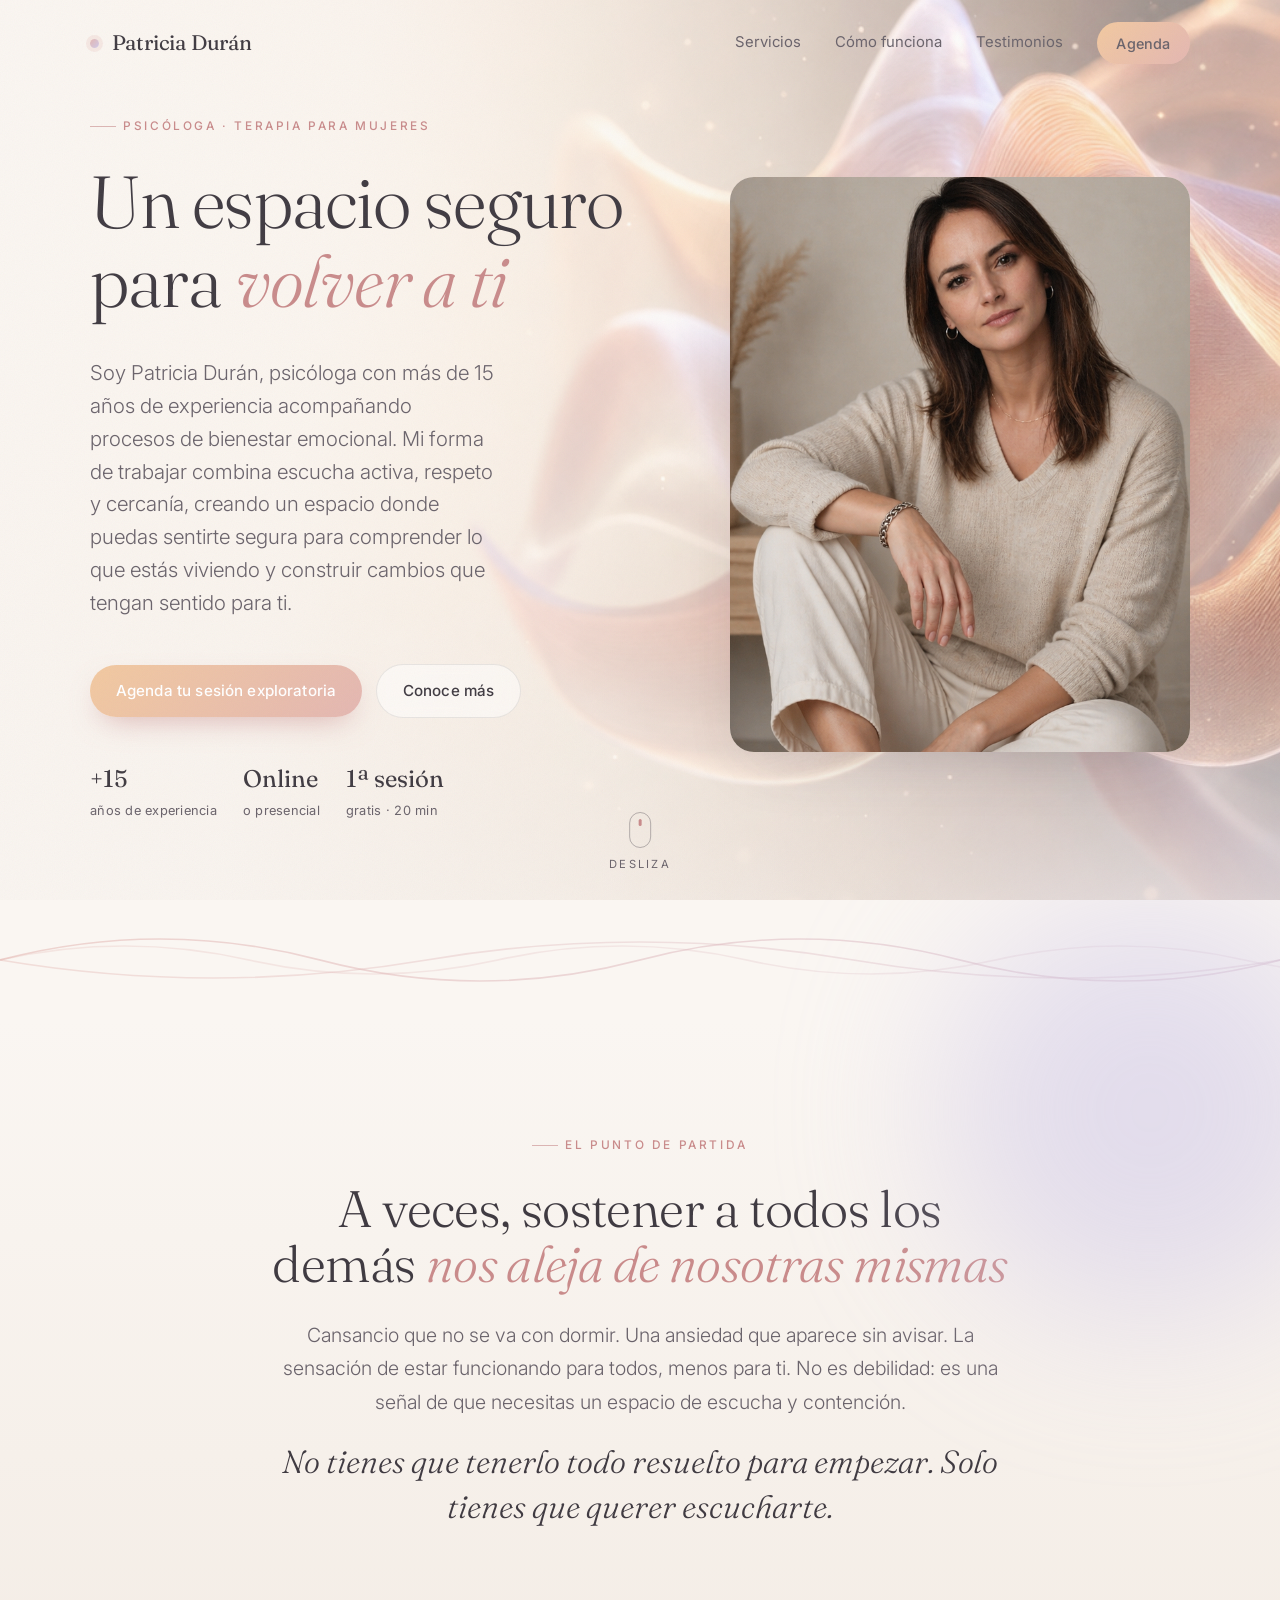
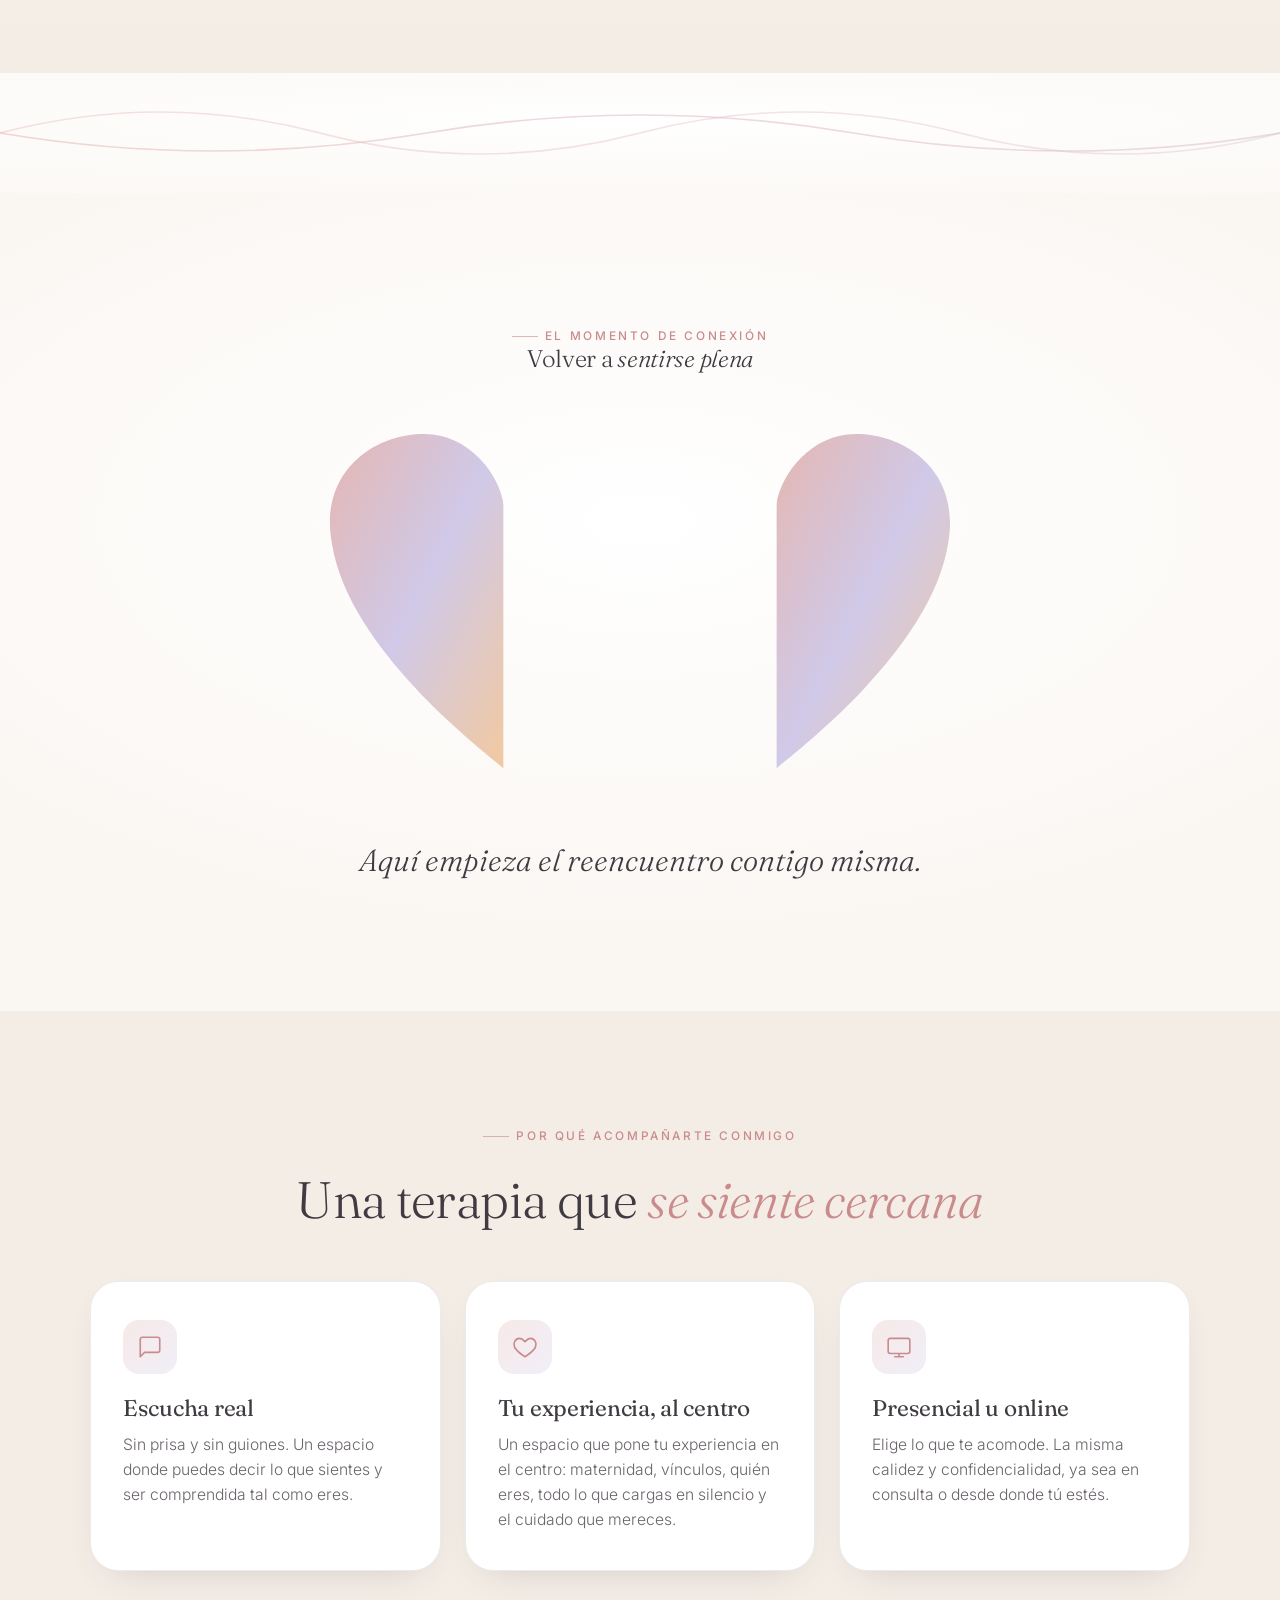
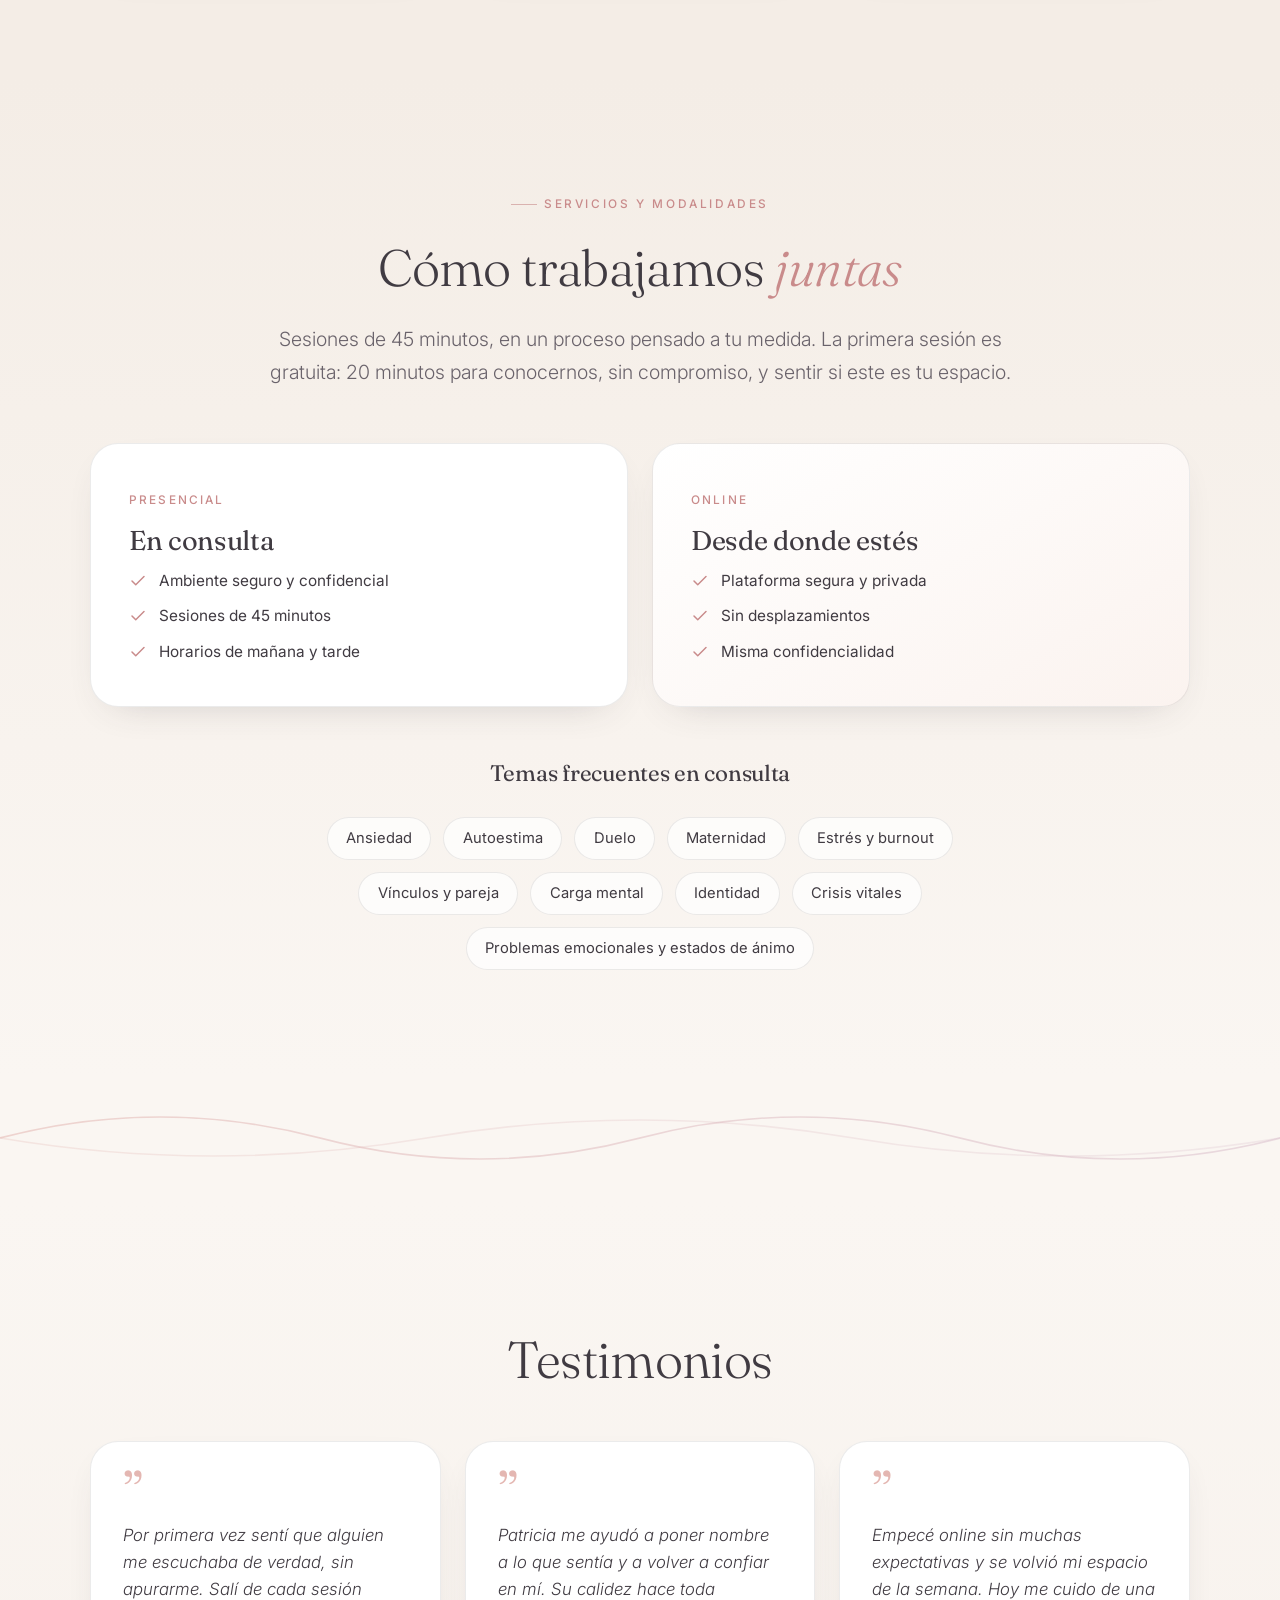
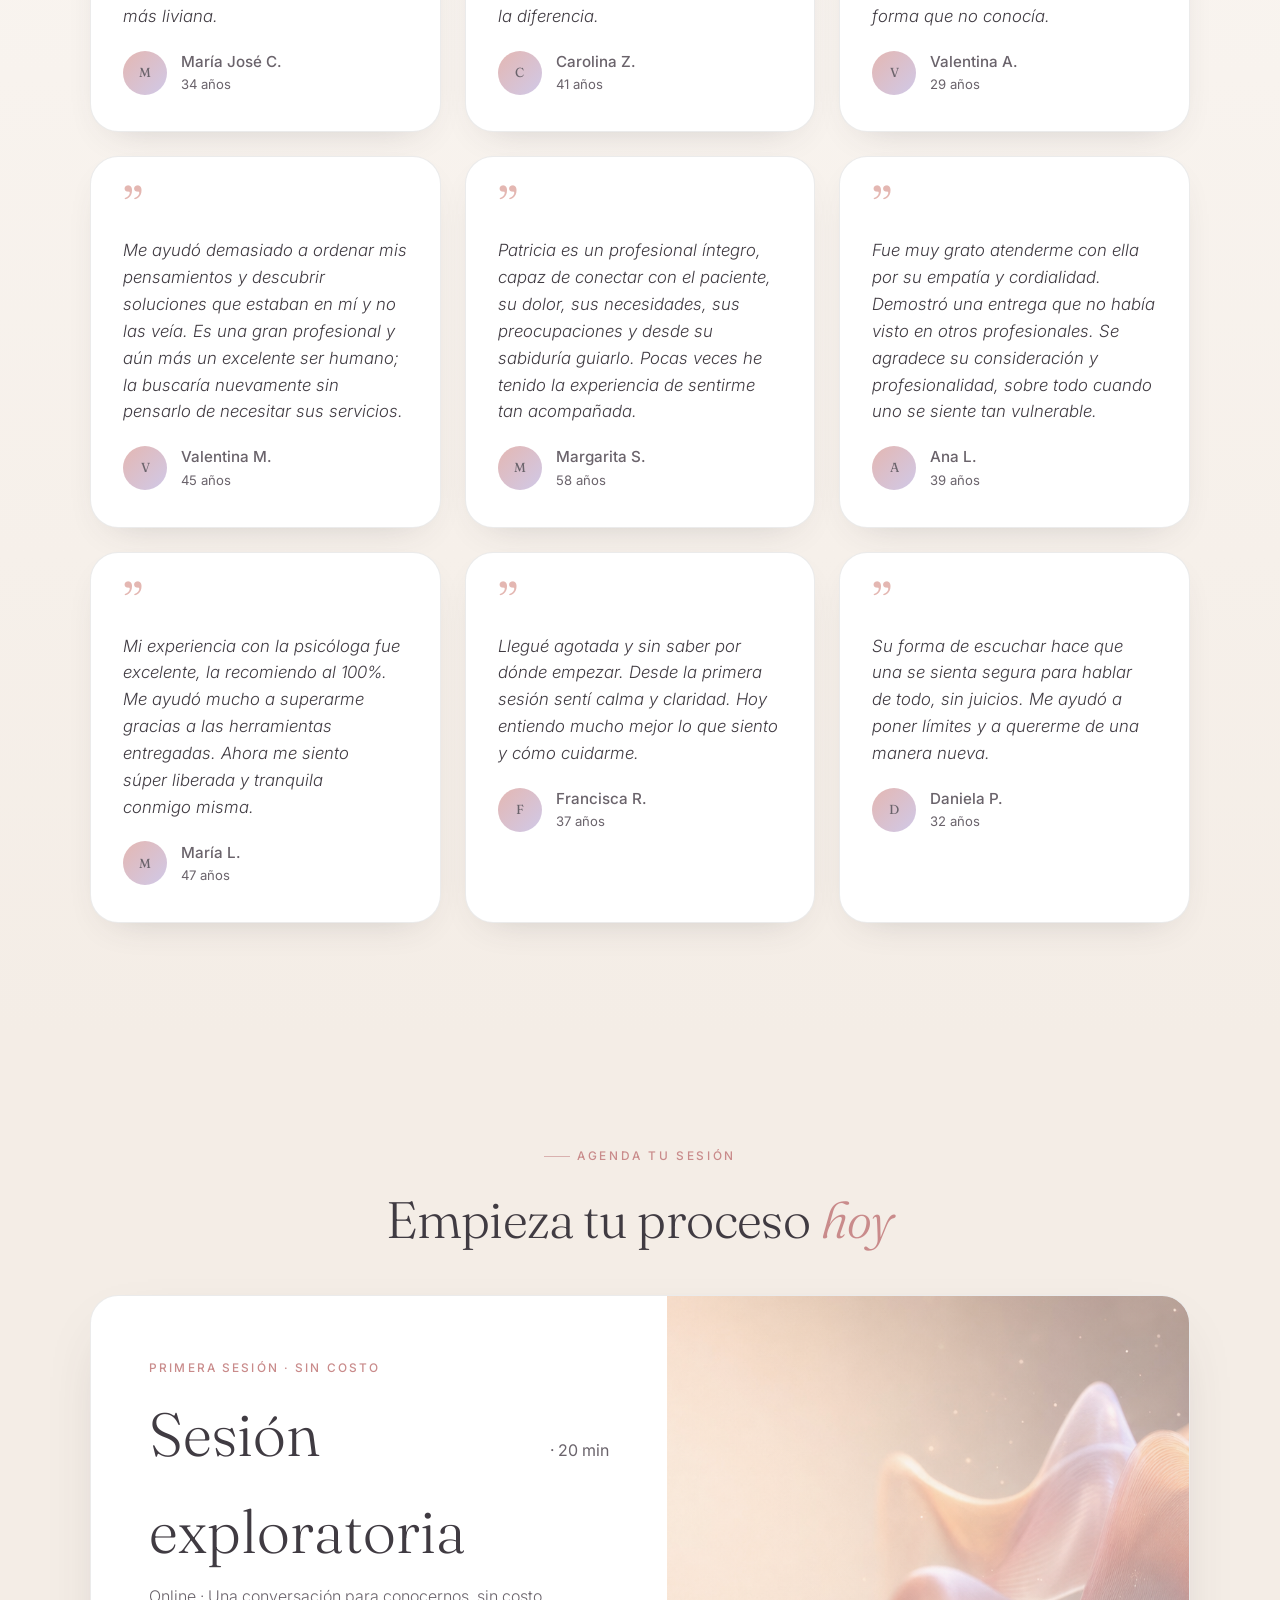
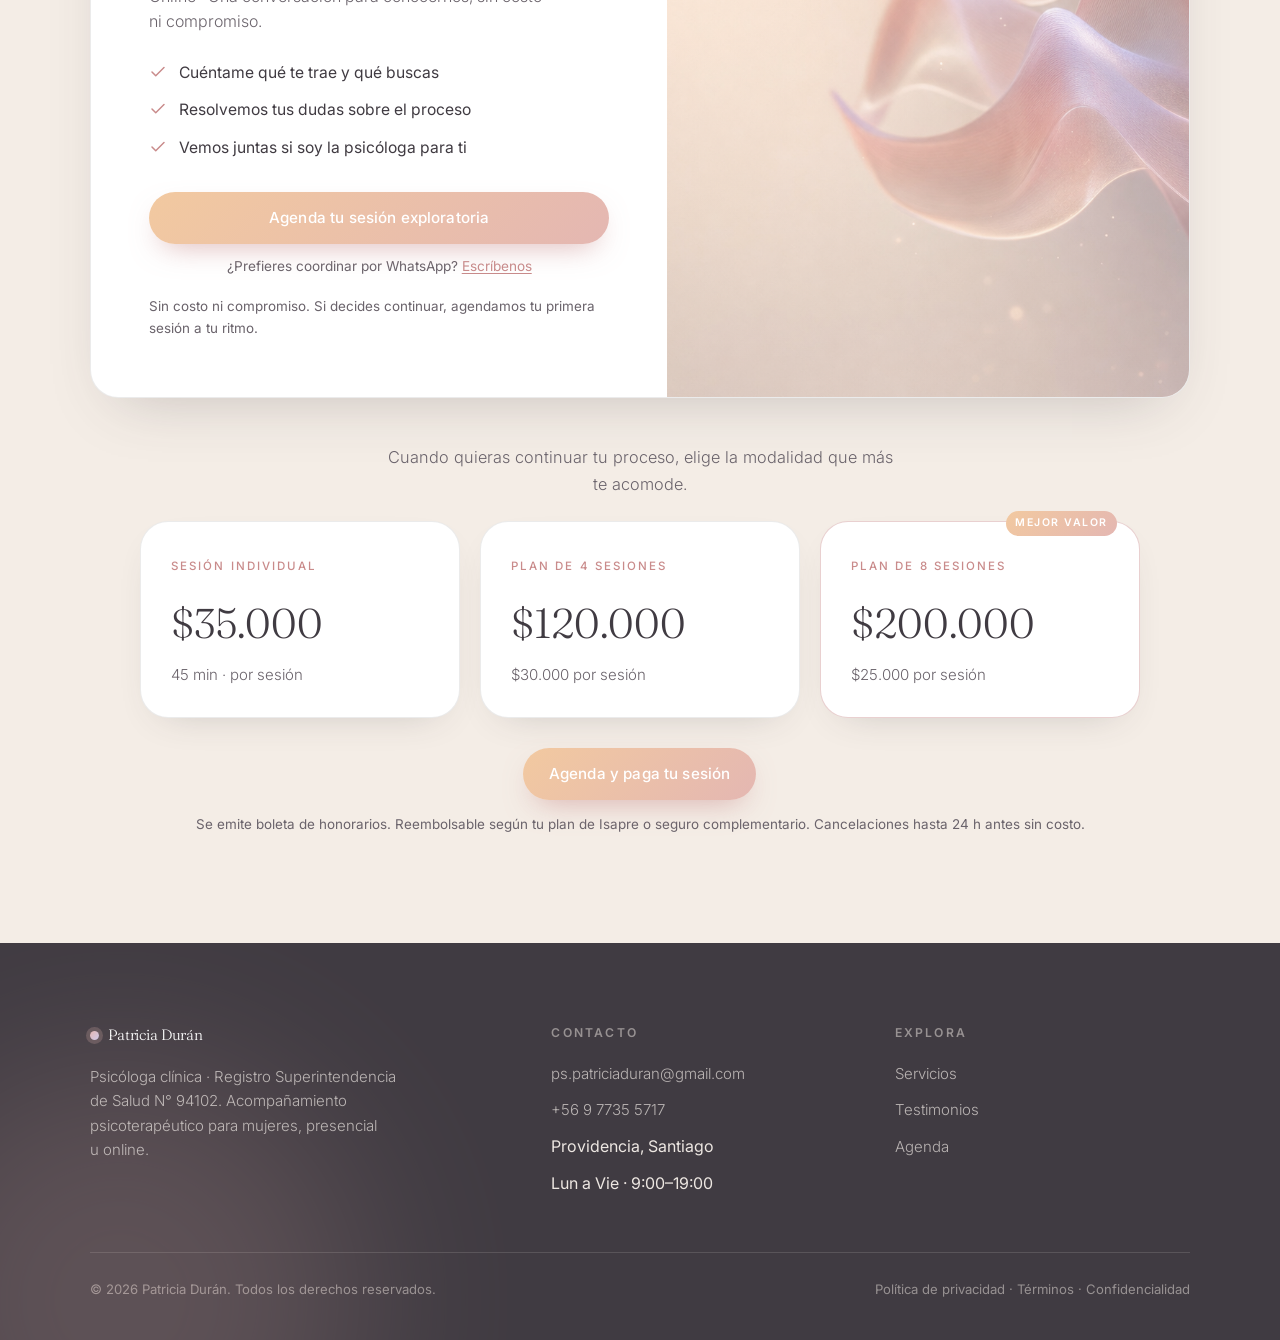
==== commit fb03e8ef: "Cambiar texto de botones de exploratoria a 'Agenda tu sesión exploratoria' Co-Authored-By: Claude Op" ====
--- a/index.html
+++ b/index.html
@@ -53,7 +53,7 @@
       <h1>Un espacio seguro para <em>volver a ti</em></h1>
       <p class="lede">Soy Patricia Durán, psicóloga con más de 15 años de experiencia acompañando procesos de bienestar emocional. Mi forma de trabajar combina escucha activa, respeto y cercanía, creando un espacio donde puedas sentirte segura para comprender lo que estás viviendo y construir cambios que tengan sentido para ti.</p>
       <div class="hero-cta">
-        <a id="exploraBtn" href="https://wa.me/56977355717?text=Hola%2C%20me%20gustar%C3%ADa%20agendar%20una%20sesi%C3%B3n%20exploratoria%20gratis%20de%2020%20min%20con%20Patricia" target="_blank" rel="noopener" class="btn btn-primary js-cal-explora" aria-label="Agenda tu sesión exploratoria gratis de 20 minutos">Agenda tu sesión gratis de 20 min</a>
+        <a id="exploraBtn" href="https://wa.me/56977355717?text=Hola%2C%20me%20gustar%C3%ADa%20agendar%20una%20sesi%C3%B3n%20exploratoria%20gratis%20de%2020%20min%20con%20Patricia" target="_blank" rel="noopener" class="btn btn-primary js-cal-explora" aria-label="Agenda tu sesión exploratoria gratis de 20 minutos">Agenda tu sesión exploratoria</a>
         <a href="#sobre" class="btn btn-ghost">Conoce más</a>
       </div>
       <div class="hero-meta">
@@ -296,7 +296,7 @@
           <li><svg width="18" height="18" viewBox="0 0 24 24" fill="none" stroke="currentColor" stroke-width="2" stroke-linecap="round" stroke-linejoin="round"><path d="M20 6 9 17l-5-5"/></svg>Vemos juntas si soy la psicóloga para ti</li>
         </ul>
         <div class="agenda-actions">
-          <a href="https://wa.me/56977355717?text=Hola%2C%20me%20gustar%C3%ADa%20agendar%20una%20sesi%C3%B3n%20exploratoria%20gratis%20de%2020%20min%20con%20Patricia" target="_blank" rel="noopener" class="btn btn-primary js-cal-explora" style="width:100%" aria-label="Agenda tu sesión exploratoria gratis de 20 minutos">Agenda tu sesión gratis</a>
+          <a href="https://wa.me/56977355717?text=Hola%2C%20me%20gustar%C3%ADa%20agendar%20una%20sesi%C3%B3n%20exploratoria%20gratis%20de%2020%20min%20con%20Patricia" target="_blank" rel="noopener" class="btn btn-primary js-cal-explora" style="width:100%" aria-label="Agenda tu sesión exploratoria gratis de 20 minutos">Agenda tu sesión exploratoria</a>
         </div>
         <p class="alt-contact">¿Prefieres coordinar por WhatsApp? <a href="https://wa.me/56977355717?text=Hola%2C%20me%20gustar%C3%ADa%20agendar%20una%20sesi%C3%B3n%20exploratoria%20con%20Patricia" target="_blank" rel="noopener">Escríbenos</a></p>
         <p class="price-note">Sin costo ni compromiso. Si decides continuar, agendamos tu primera sesión a tu ritmo.</p>
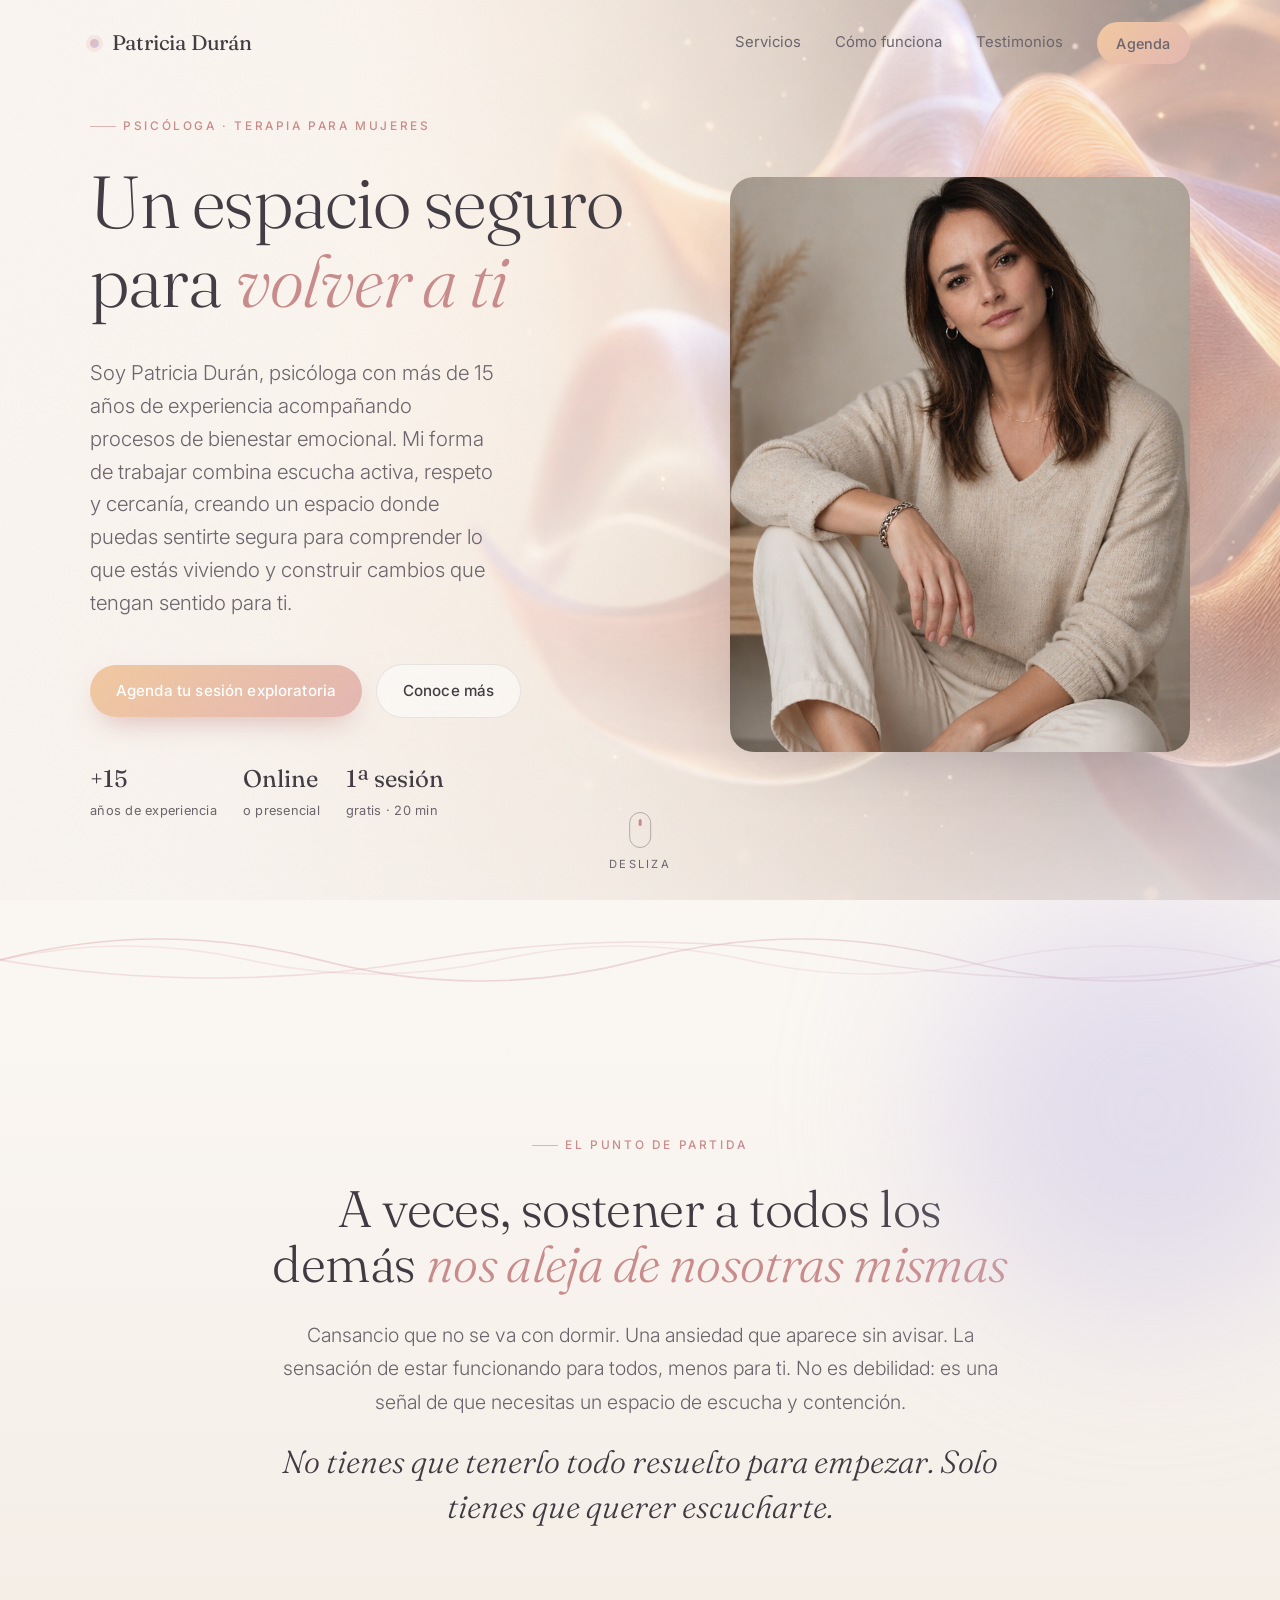
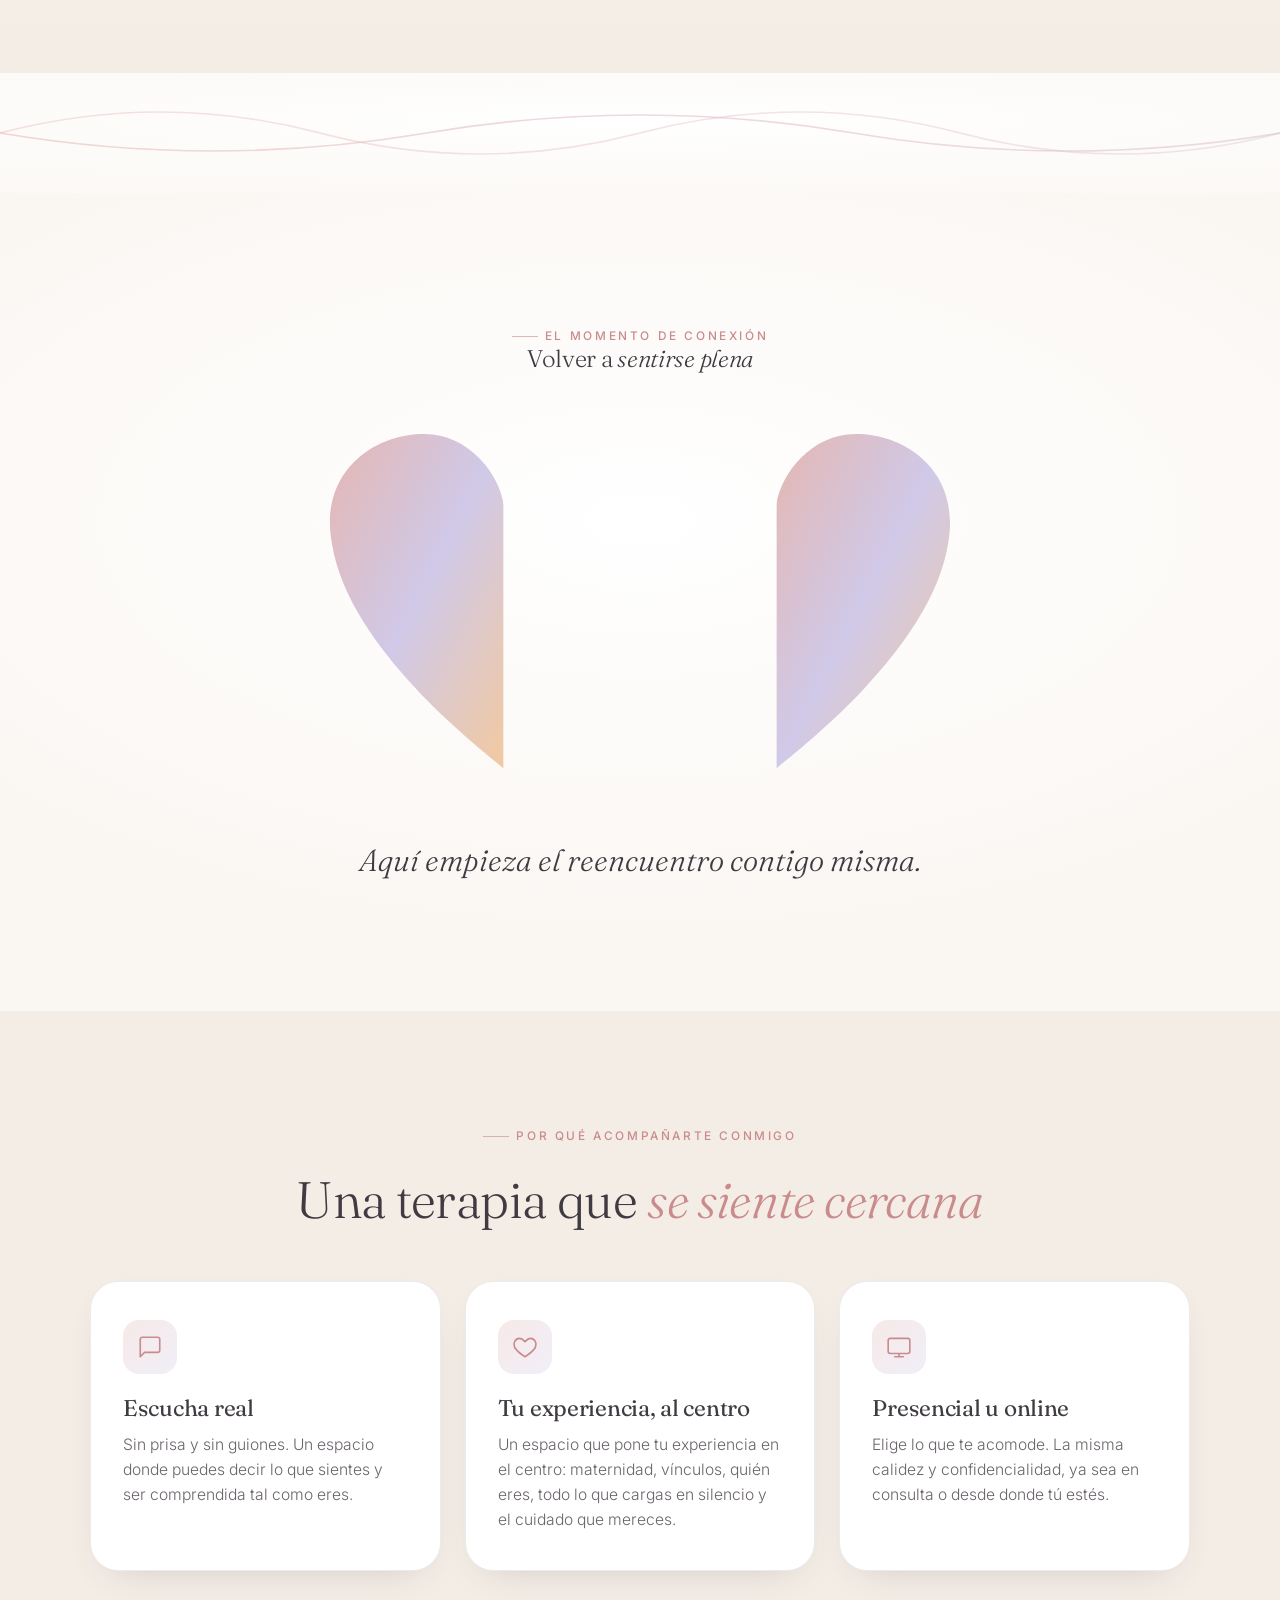
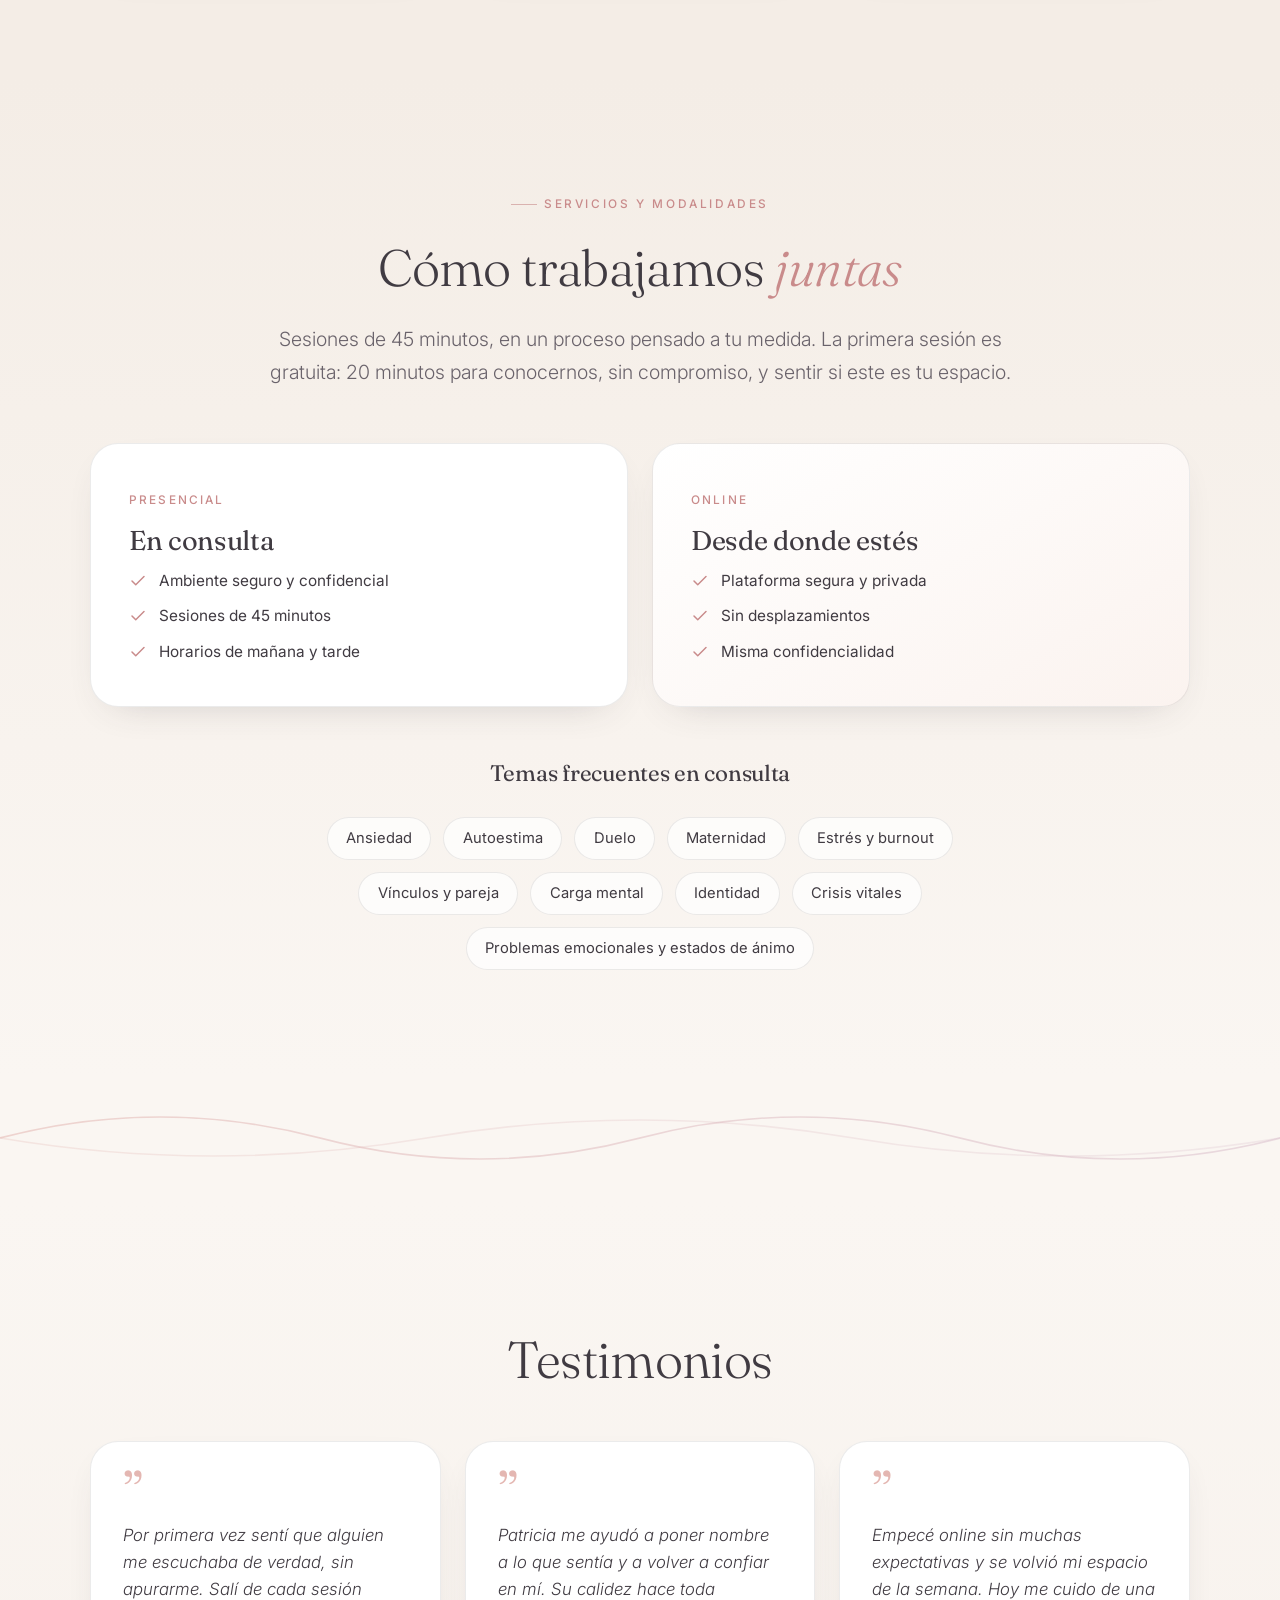
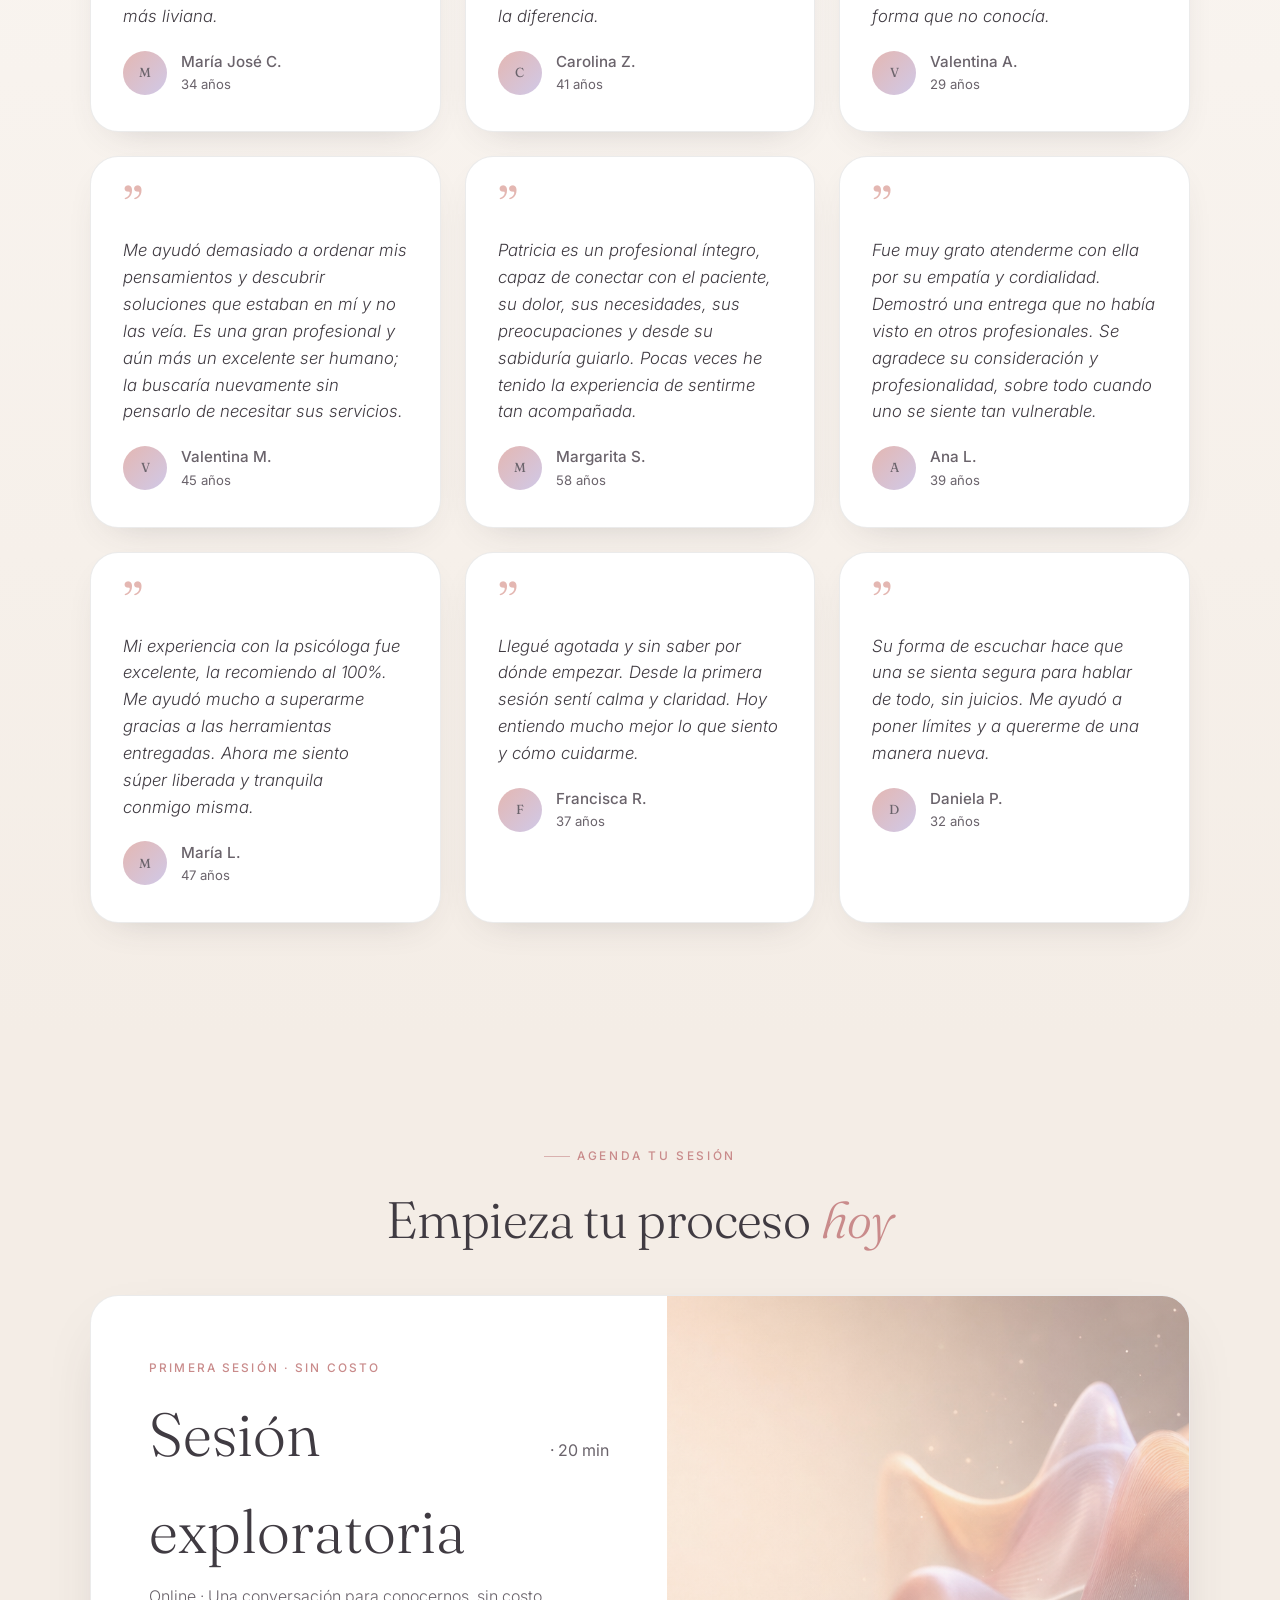
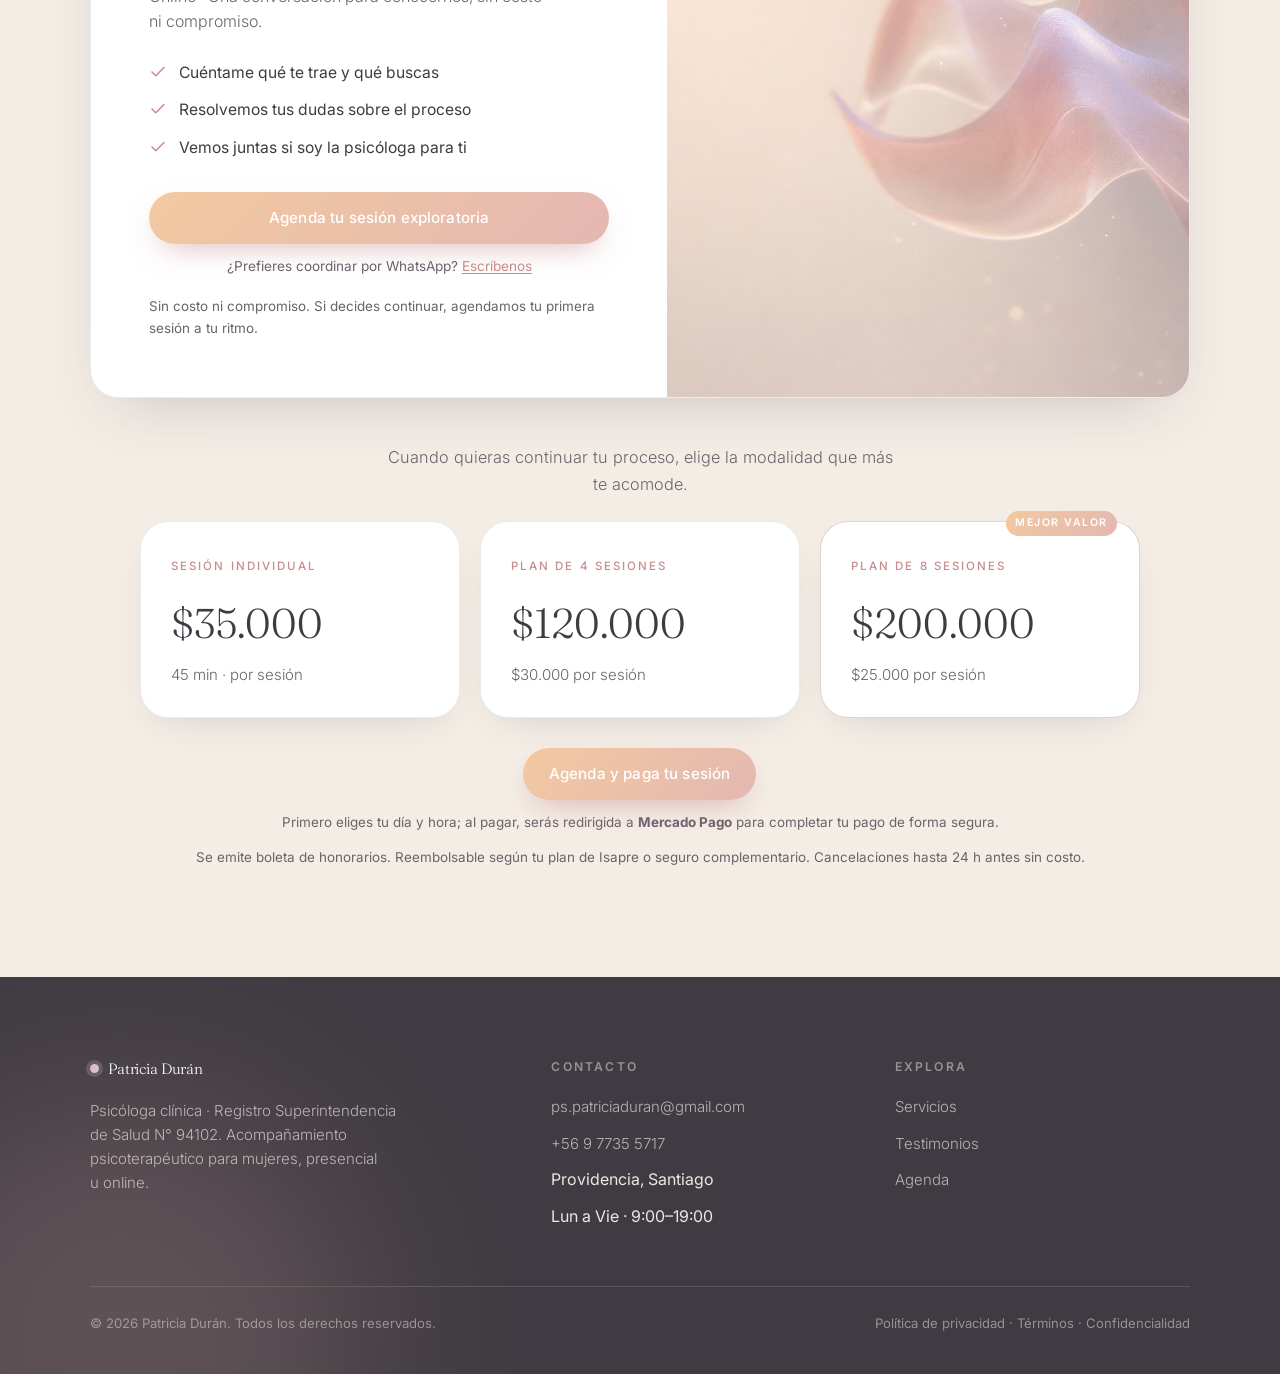
==== commit 7b22c470: "Agregar nota de redirección a Mercado Pago bajo los botones de pago - Landing: nota bajo 'Agenda y p" ====
--- a/index.html
+++ b/index.html
@@ -328,6 +328,7 @@
     </div>
     <div class="reveal d1" style="text-align:center;margin-top:30px">
       <a href="pago/" class="btn btn-primary" aria-label="Agenda y paga tu sesión o plan">Agenda y paga tu sesión</a>
+      <p class="price-note" style="margin-top:12px">Primero eliges tu día y hora; al pagar, serás redirigida a <strong>Mercado Pago</strong> para completar tu pago de forma segura.</p>
       <p class="price-note" style="margin-top:14px">Se emite boleta de honorarios. Reembolsable según tu plan de Isapre o seguro complementario. Cancelaciones hasta 24 h antes sin costo.</p>
     </div>
   </div>
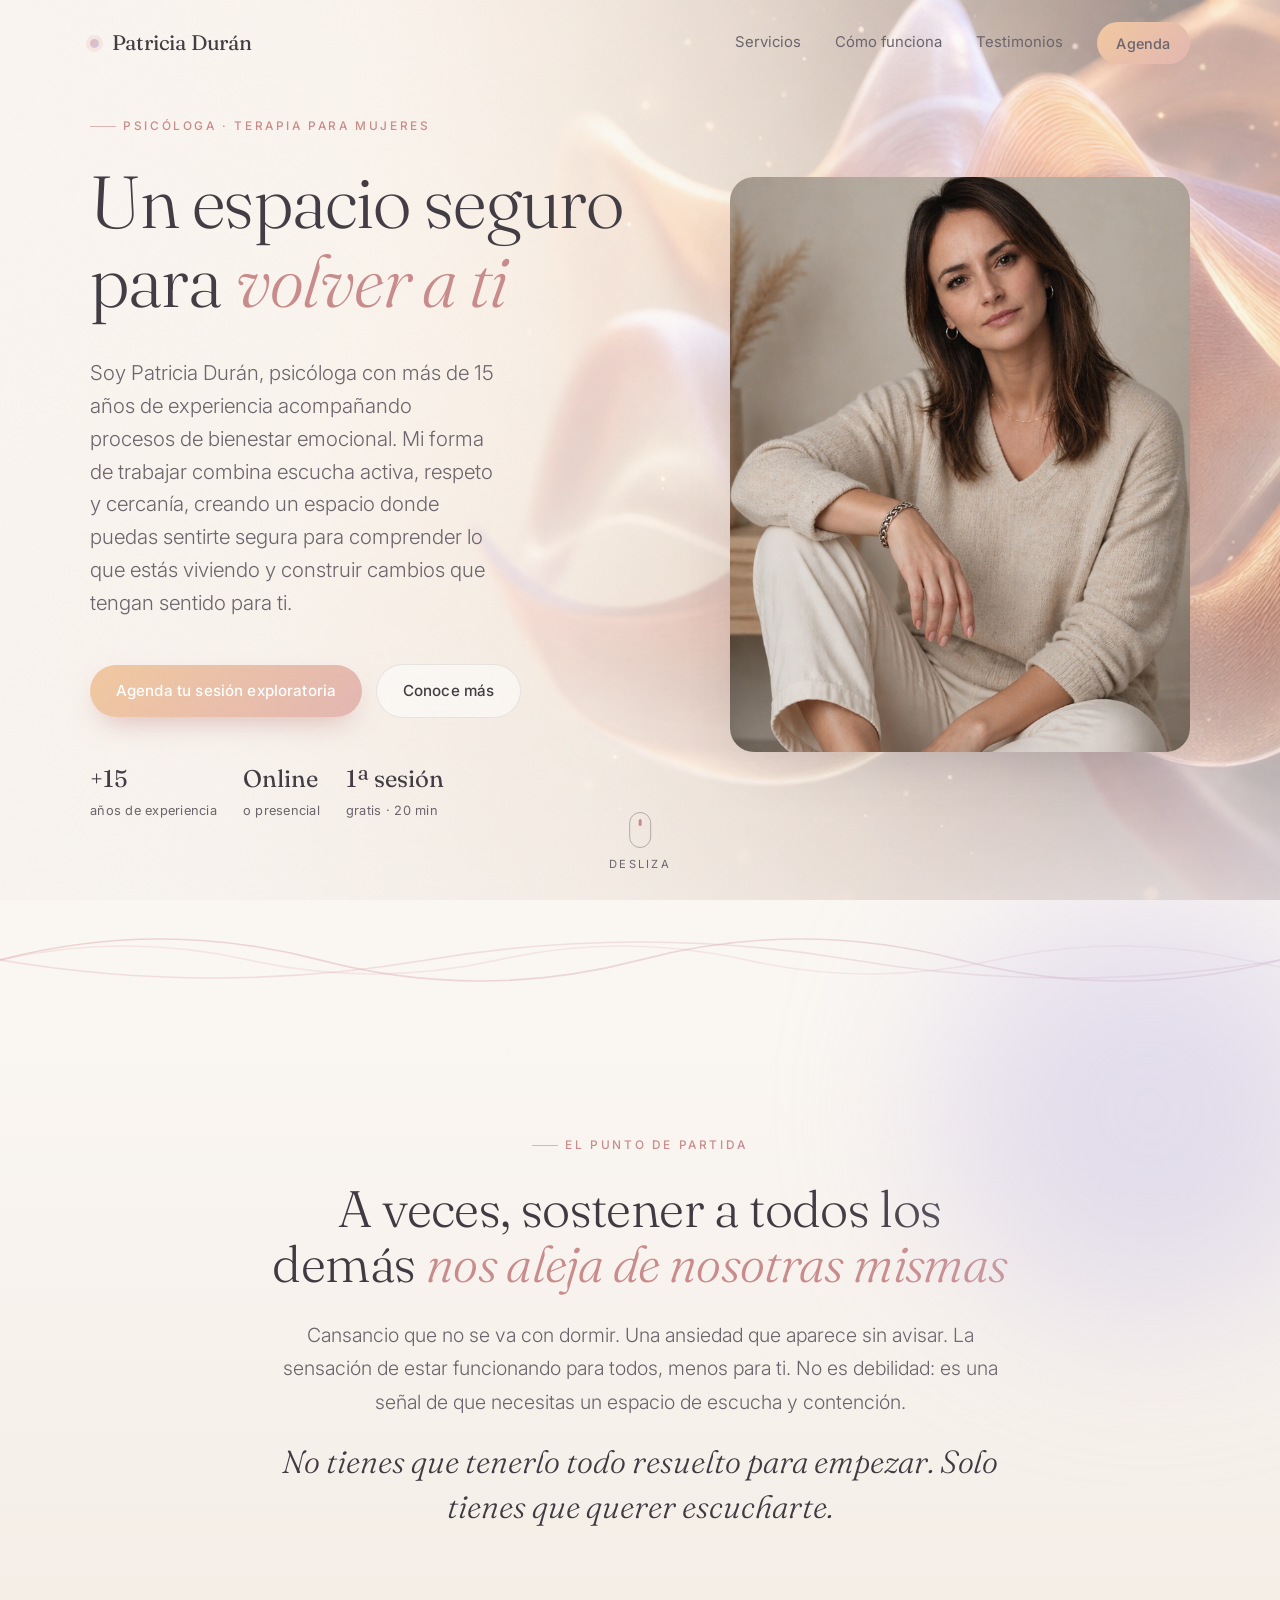
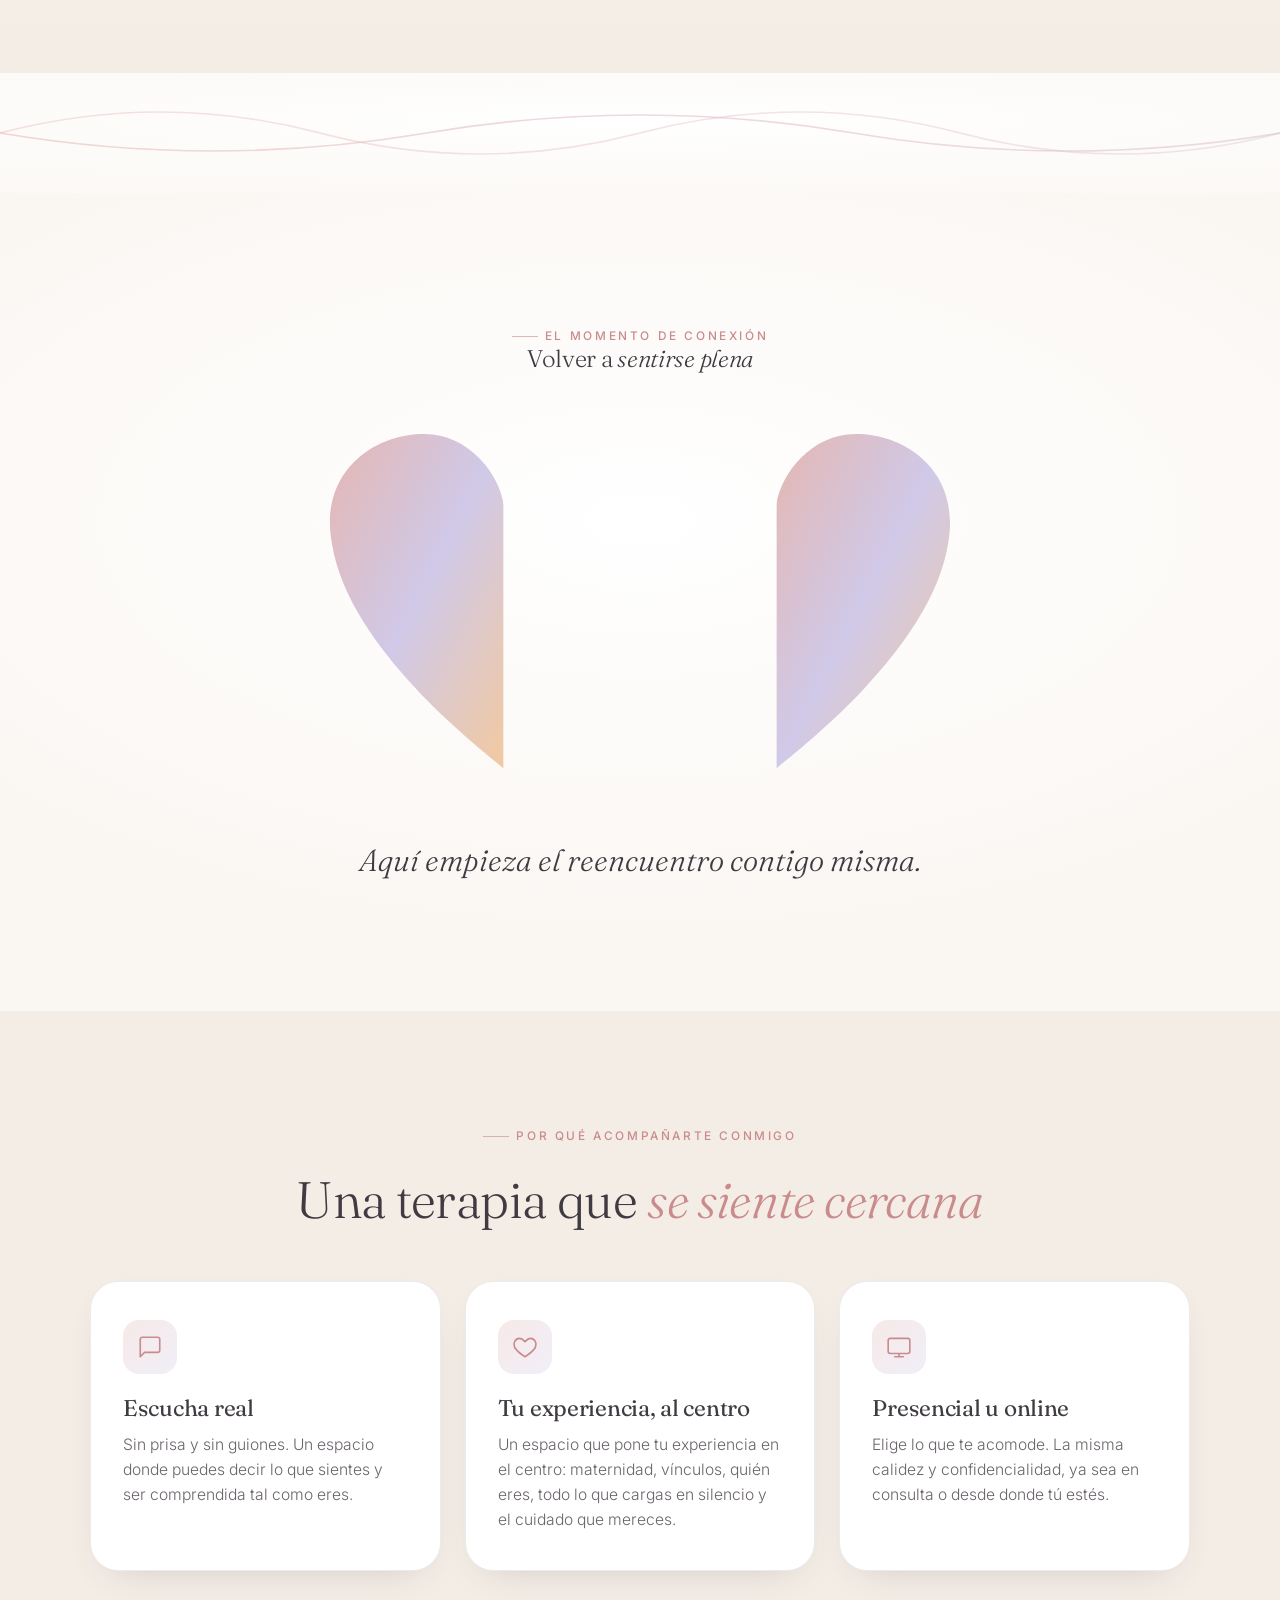
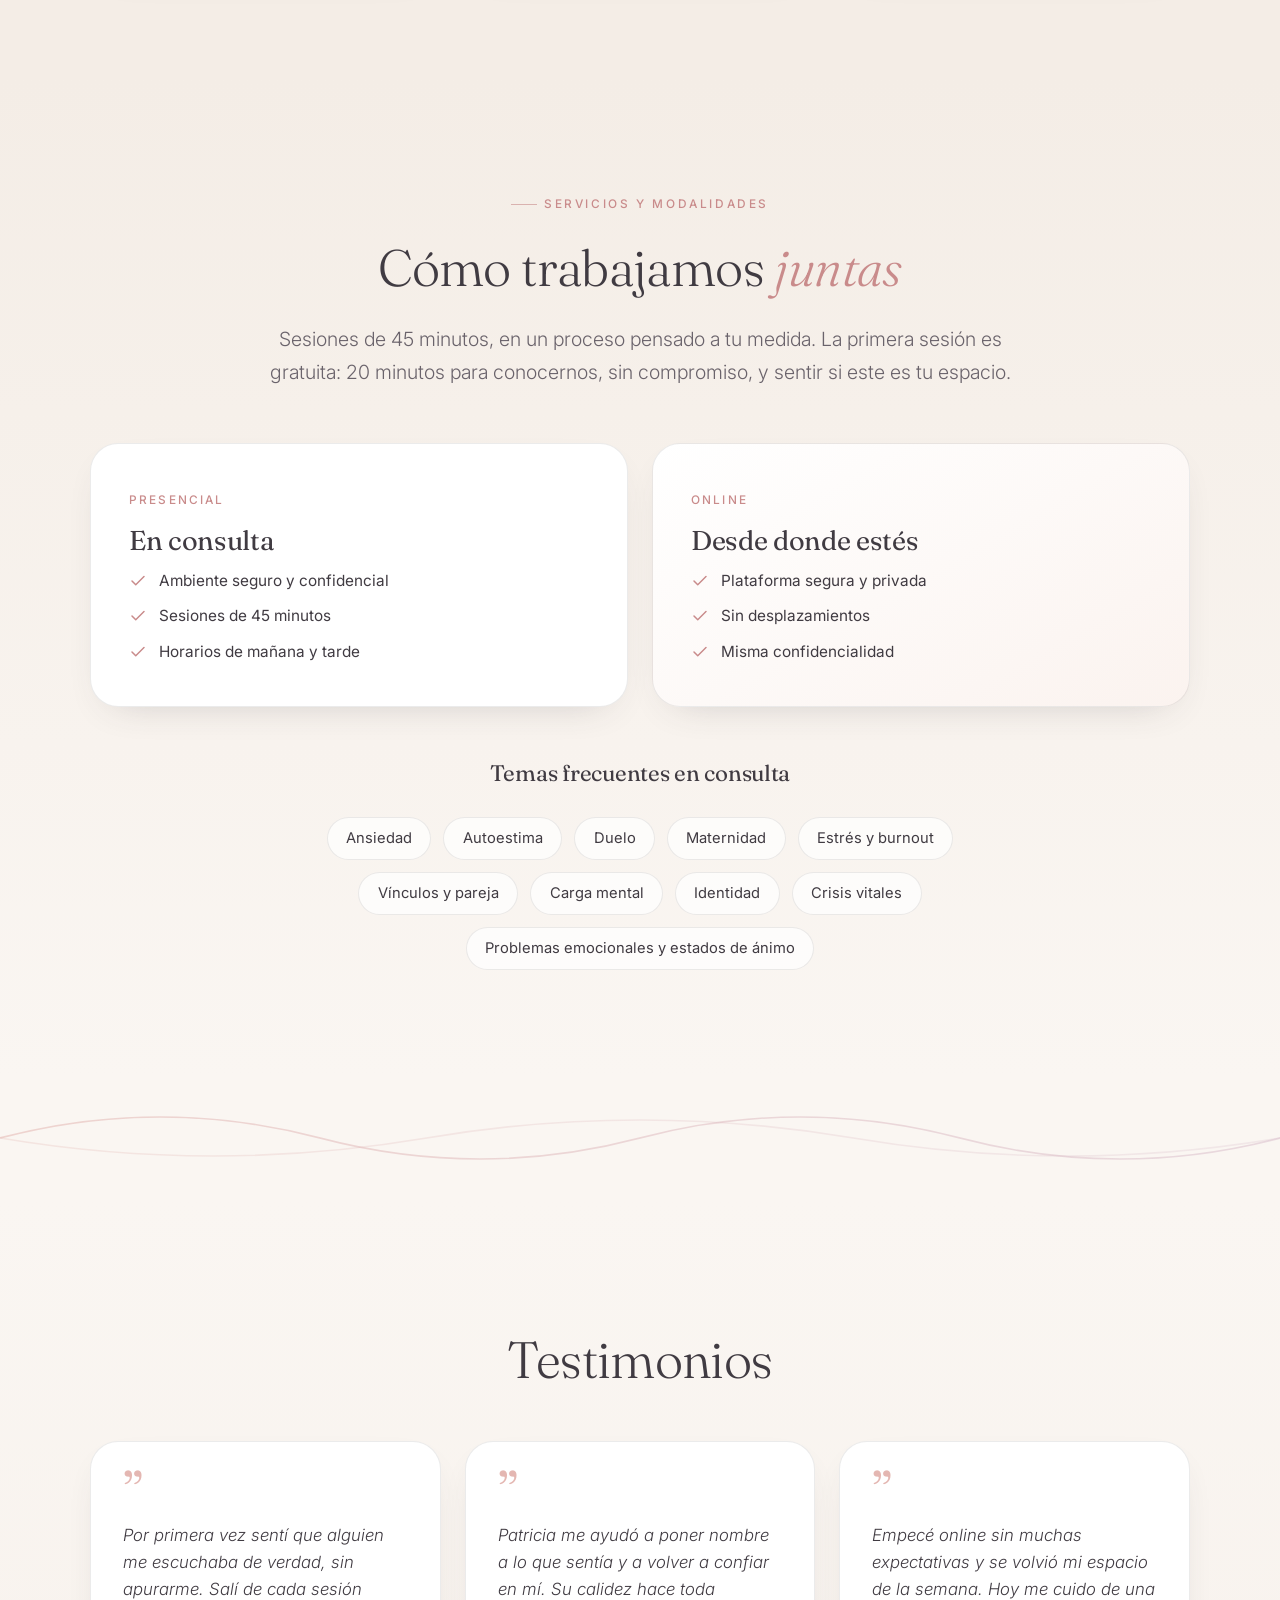
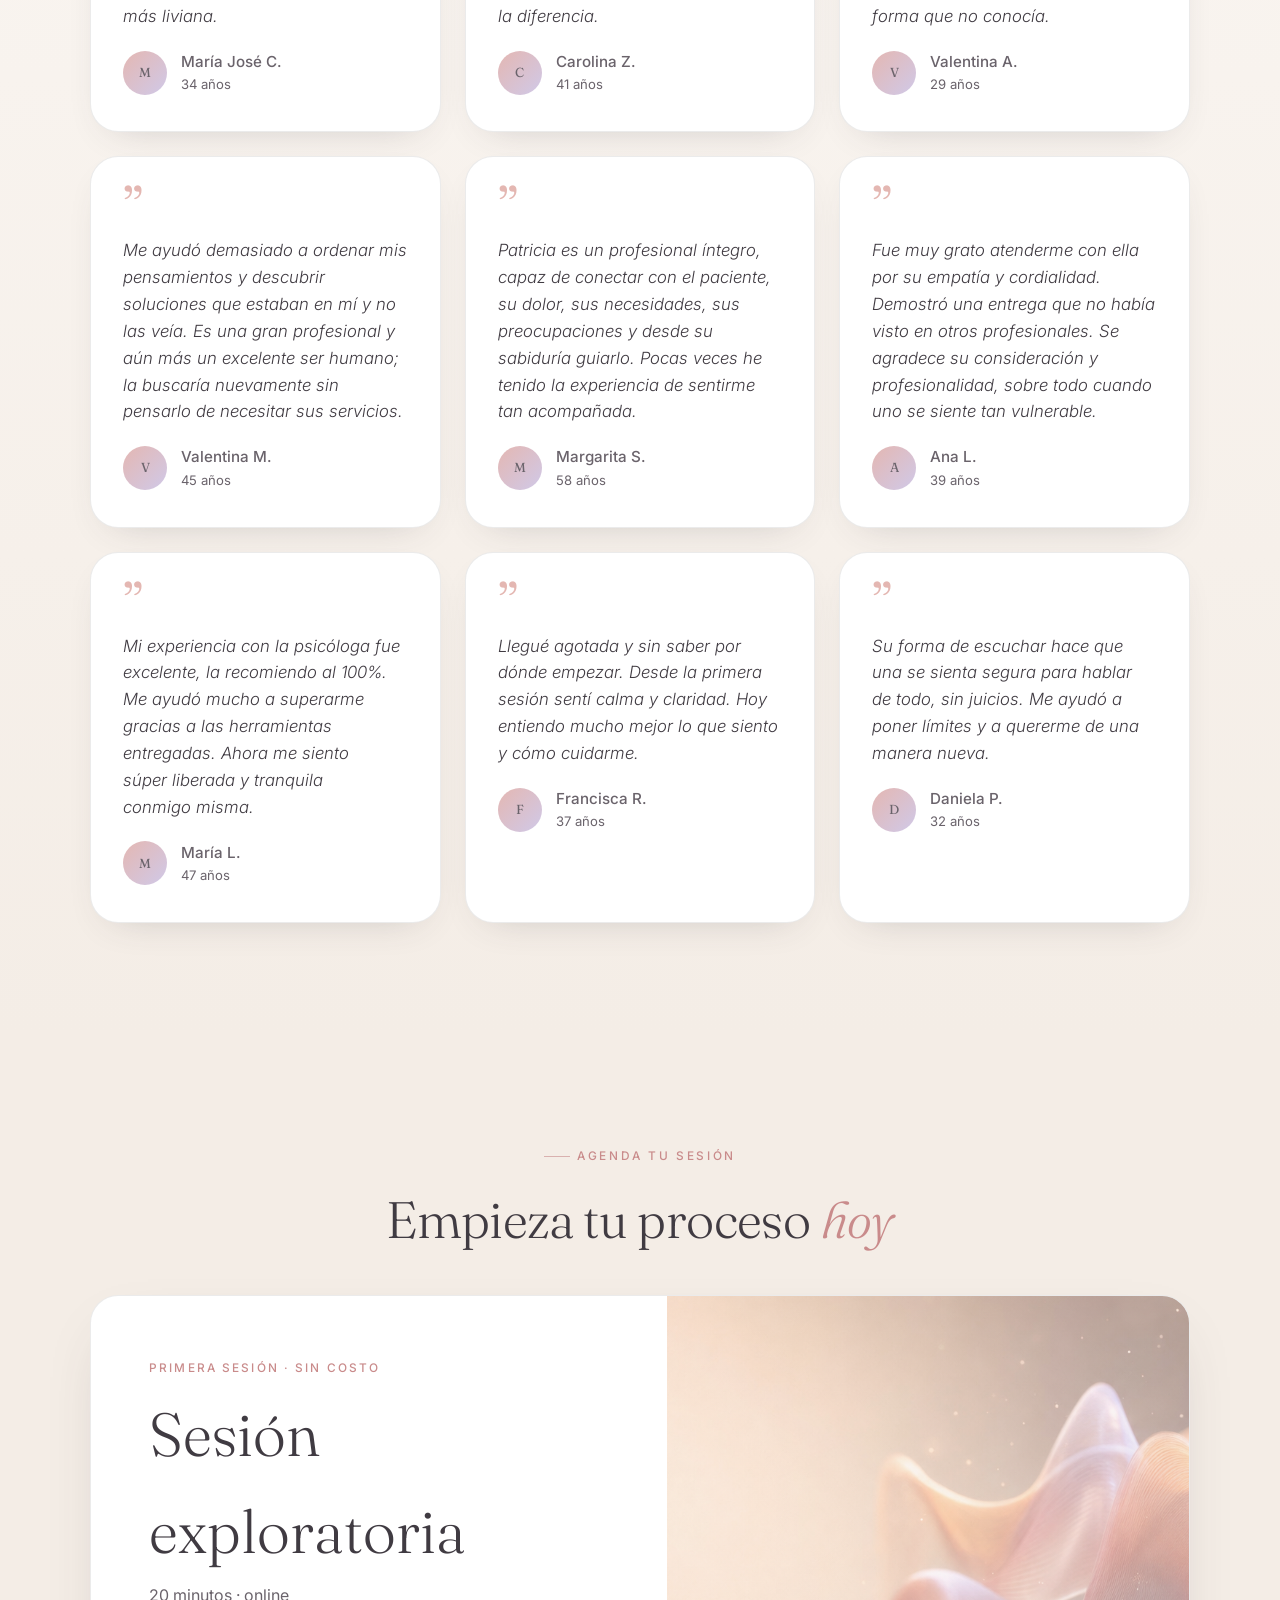
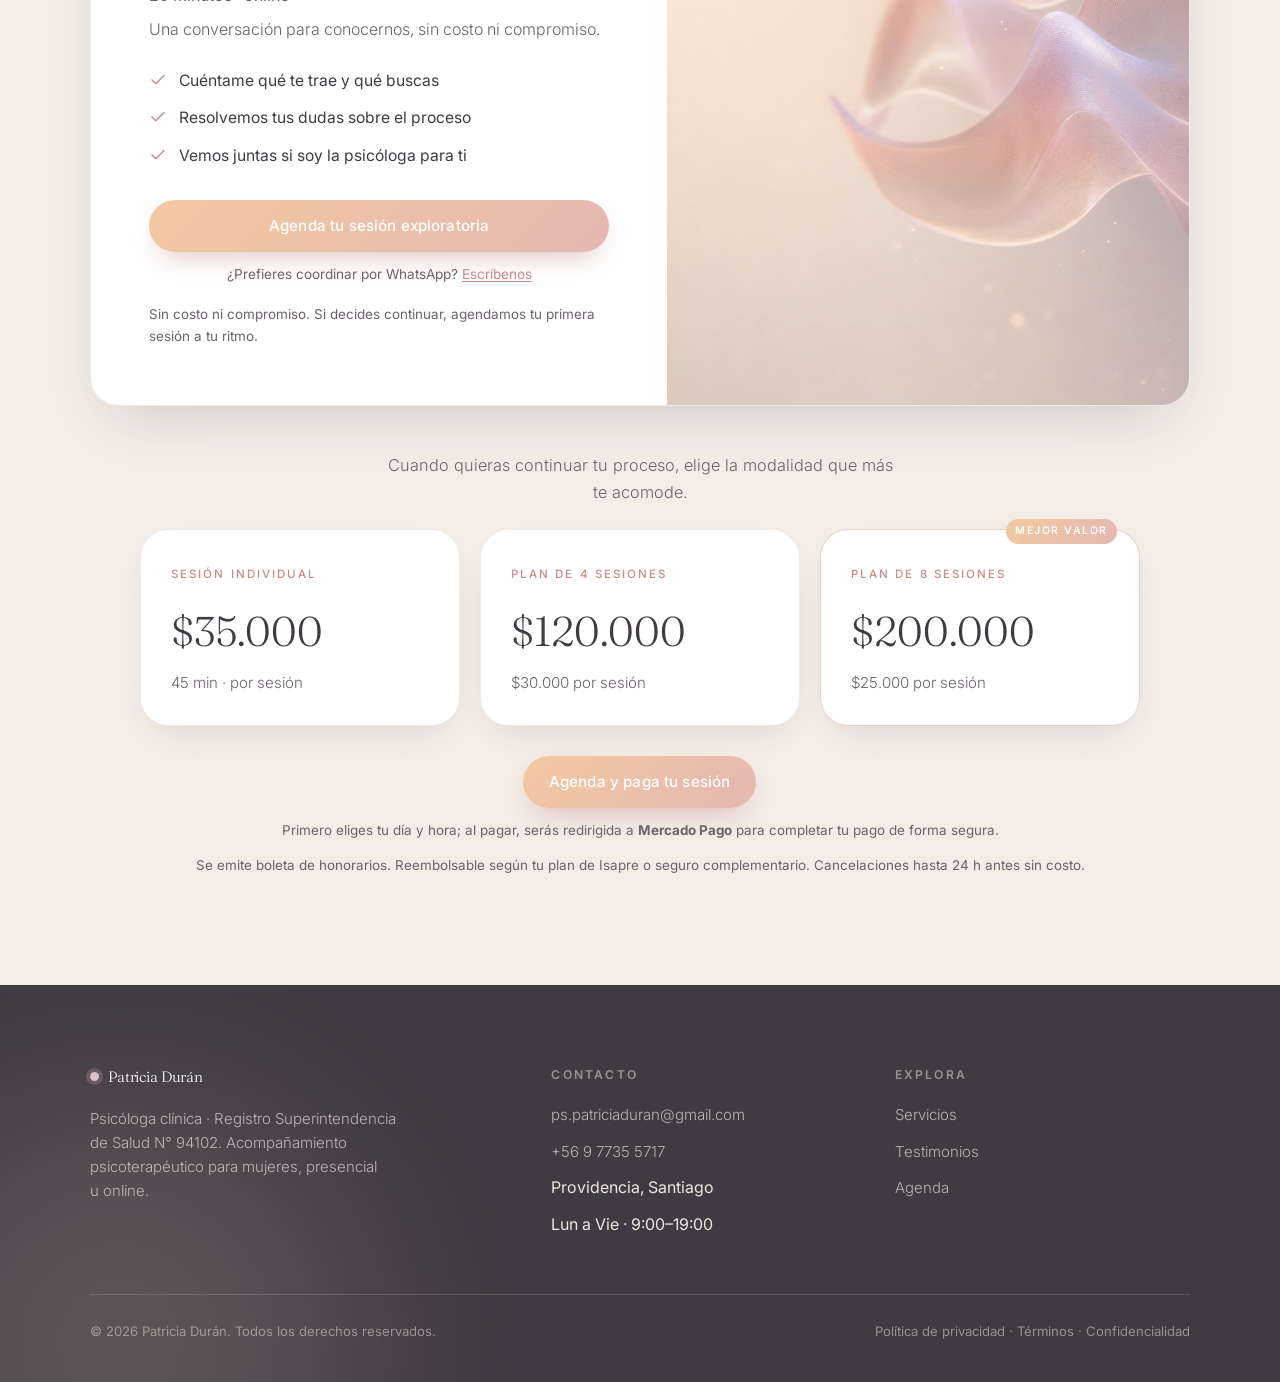
==== commit 43b3546c: "Arreglar título de la tarjeta y desborde horizontal en mobile - Mueve '20 min' a una línea propia ba" ====
--- a/index.html
+++ b/index.html
@@ -288,8 +288,9 @@
     <div class="price-card reveal d1" style="margin-top:48px">
       <div class="price-body">
         <span class="tag" style="font-size:.74rem;letter-spacing:.18em;text-transform:uppercase;color:var(--rosa-profundo);font-weight:500">Primera sesión · Sin costo</span>
-        <div class="amt"><b>Sesión exploratoria</b><span style="white-space:nowrap">· 20 min</span></div>
-        <p class="sub">Online · Una conversación para conocernos, sin costo ni compromiso.</p>
+        <div class="amt"><b>Sesión exploratoria</b></div>
+        <p class="amt-meta">20 minutos · online</p>
+        <p class="sub">Una conversación para conocernos, sin costo ni compromiso.</p>
         <ul>
           <li><svg width="18" height="18" viewBox="0 0 24 24" fill="none" stroke="currentColor" stroke-width="2" stroke-linecap="round" stroke-linejoin="round"><path d="M20 6 9 17l-5-5"/></svg>Cuéntame qué te trae y qué buscas</li>
           <li><svg width="18" height="18" viewBox="0 0 24 24" fill="none" stroke="currentColor" stroke-width="2" stroke-linecap="round" stroke-linejoin="round"><path d="M20 6 9 17l-5-5"/></svg>Resolvemos tus dudas sobre el proceso</li>
@@ -379,7 +380,7 @@
                 ej: "patriciaduran/exploratoria-20min"
      Si queda vacío, el botón del hero usa WhatsApp como respaldo.
      ====================================================================== */
-  var CAL_LINK = "rodolfo-schneider-jy7izo/15min";
+  var CAL_LINK = "patricia-duran/sesion-exploratoria";
 
   (function initCal(){
     var btns = document.querySelectorAll('.js-cal-explora');
--- a/assets/styles.css
+++ b/assets/styles.css
@@ -182,7 +182,7 @@
 
 /* ============ SECTIONS ============ */
 section{position:relative}
-.section{padding:clamp(80px,12vh,150px) 0}
+.section{padding:clamp(80px,12vh,150px) 0;position:relative;overflow-x:clip}
 .center-col{max-width:760px;margin-inline:auto;text-align:center}
 .section h2{font-size:clamp(2rem,4.6vw,3.2rem);margin:.5em 0 .55em}
 .section h2 em{font-style:italic;color:var(--rosa-profundo)}
@@ -271,6 +271,7 @@
 .price-body .amt{display:flex;align-items:baseline;gap:10px;margin:.4em 0 .2em}
 .price-body .amt b{font-family:var(--serif);font-size:clamp(2.6rem,6vw,3.8rem);font-weight:300;color:var(--carbon)}
 .price-body .amt span{color:var(--carbon-soft);font-size:1rem}
+.price-body .amt-meta{color:var(--carbon-soft);font-size:1rem;font-weight:400;margin:-.05em 0 .55em}
 .price-body .sub{color:var(--carbon-soft);font-weight:300;margin-bottom:1.6em}
 .price-body ul{list-style:none;display:flex;flex-direction:column;gap:12px;margin:1.4em 0 2em}
 .price-body li{display:flex;gap:12px;align-items:flex-start;font-size:.98rem}
@@ -347,7 +348,7 @@
   .portrait-frame{width:clamp(260px,76vw,380px)}
   .scroll-cue{display:none}
   .nav-links{
-    position:fixed;inset:0 0 auto 0;top:0;flex-direction:column;align-items:flex-start;
+    position:fixed;top:0;left:0;right:0;width:100%;flex-direction:column;align-items:flex-start;
     background:rgba(250,246,242,.97);backdrop-filter:blur(20px);
     padding:96px 32px 36px;gap:22px;
     transform:translateY(-110%);transition:transform .5s var(--ease);box-shadow:var(--shadow);
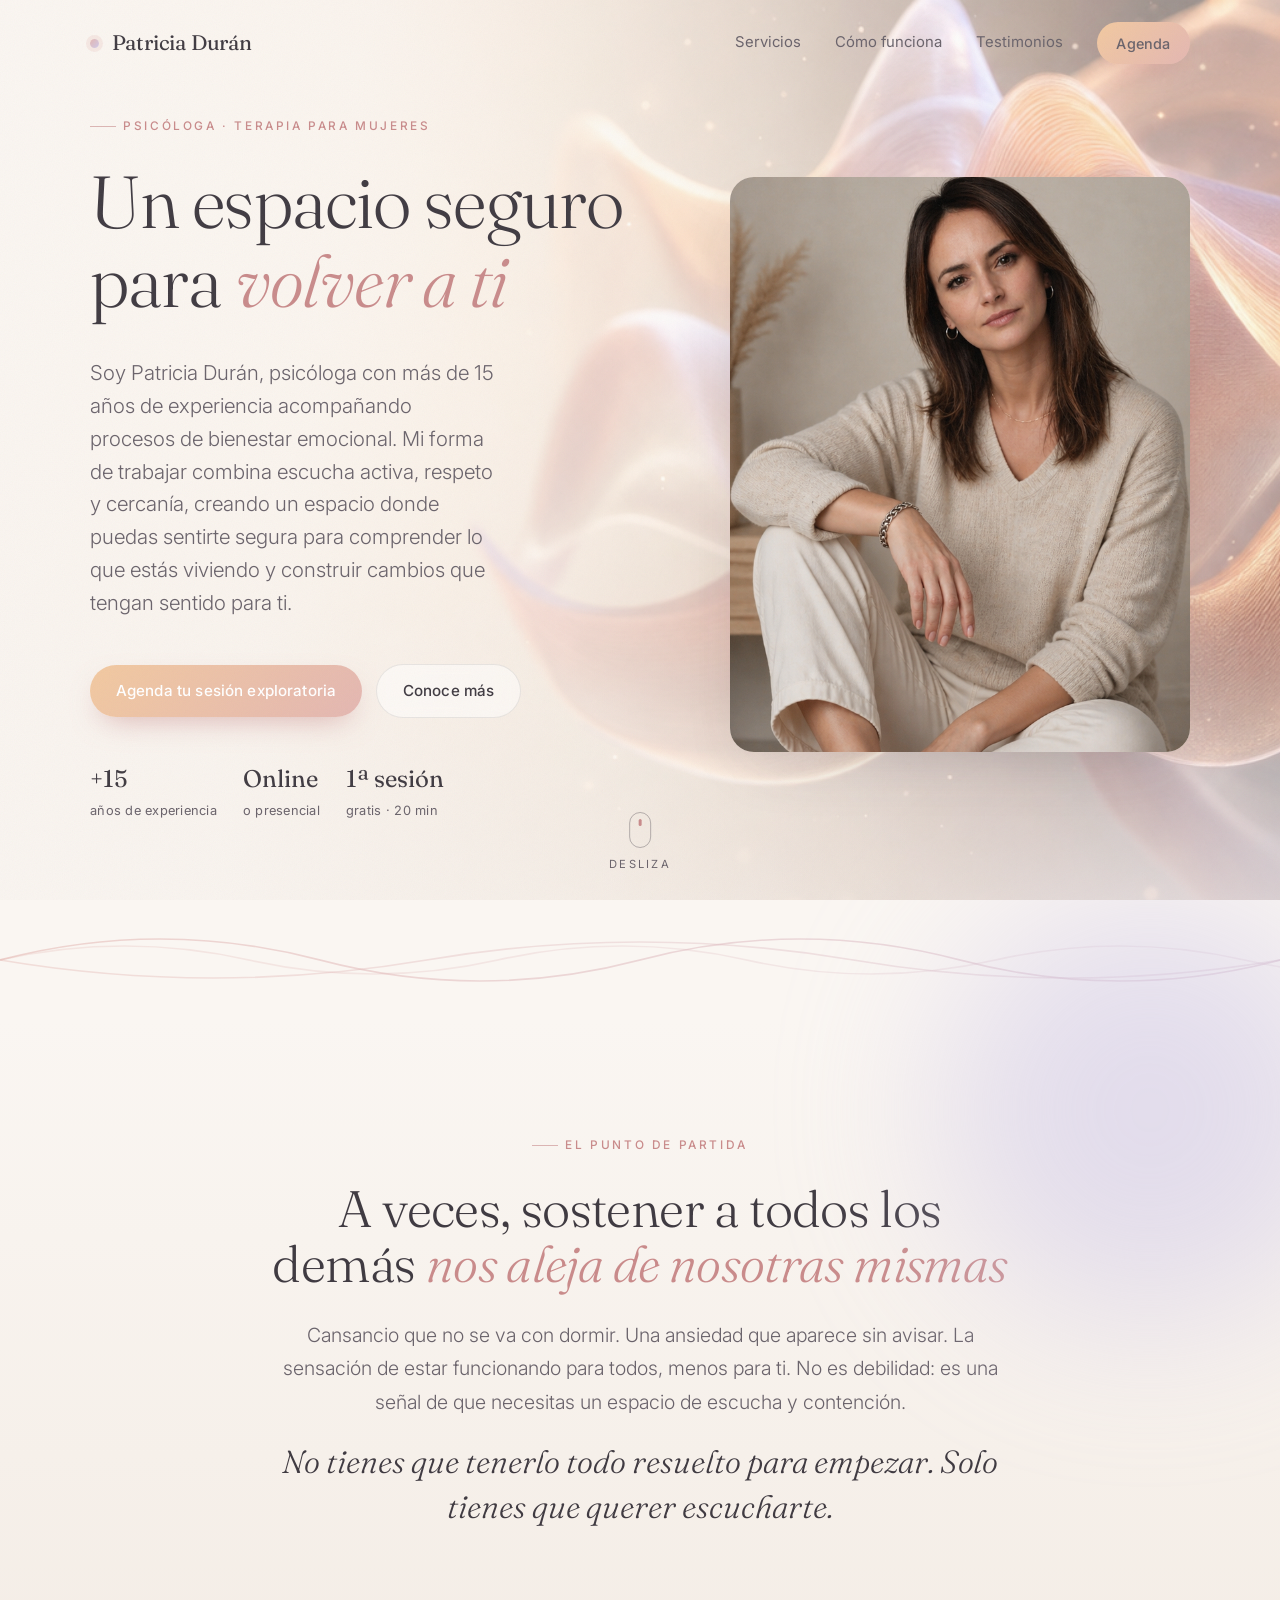
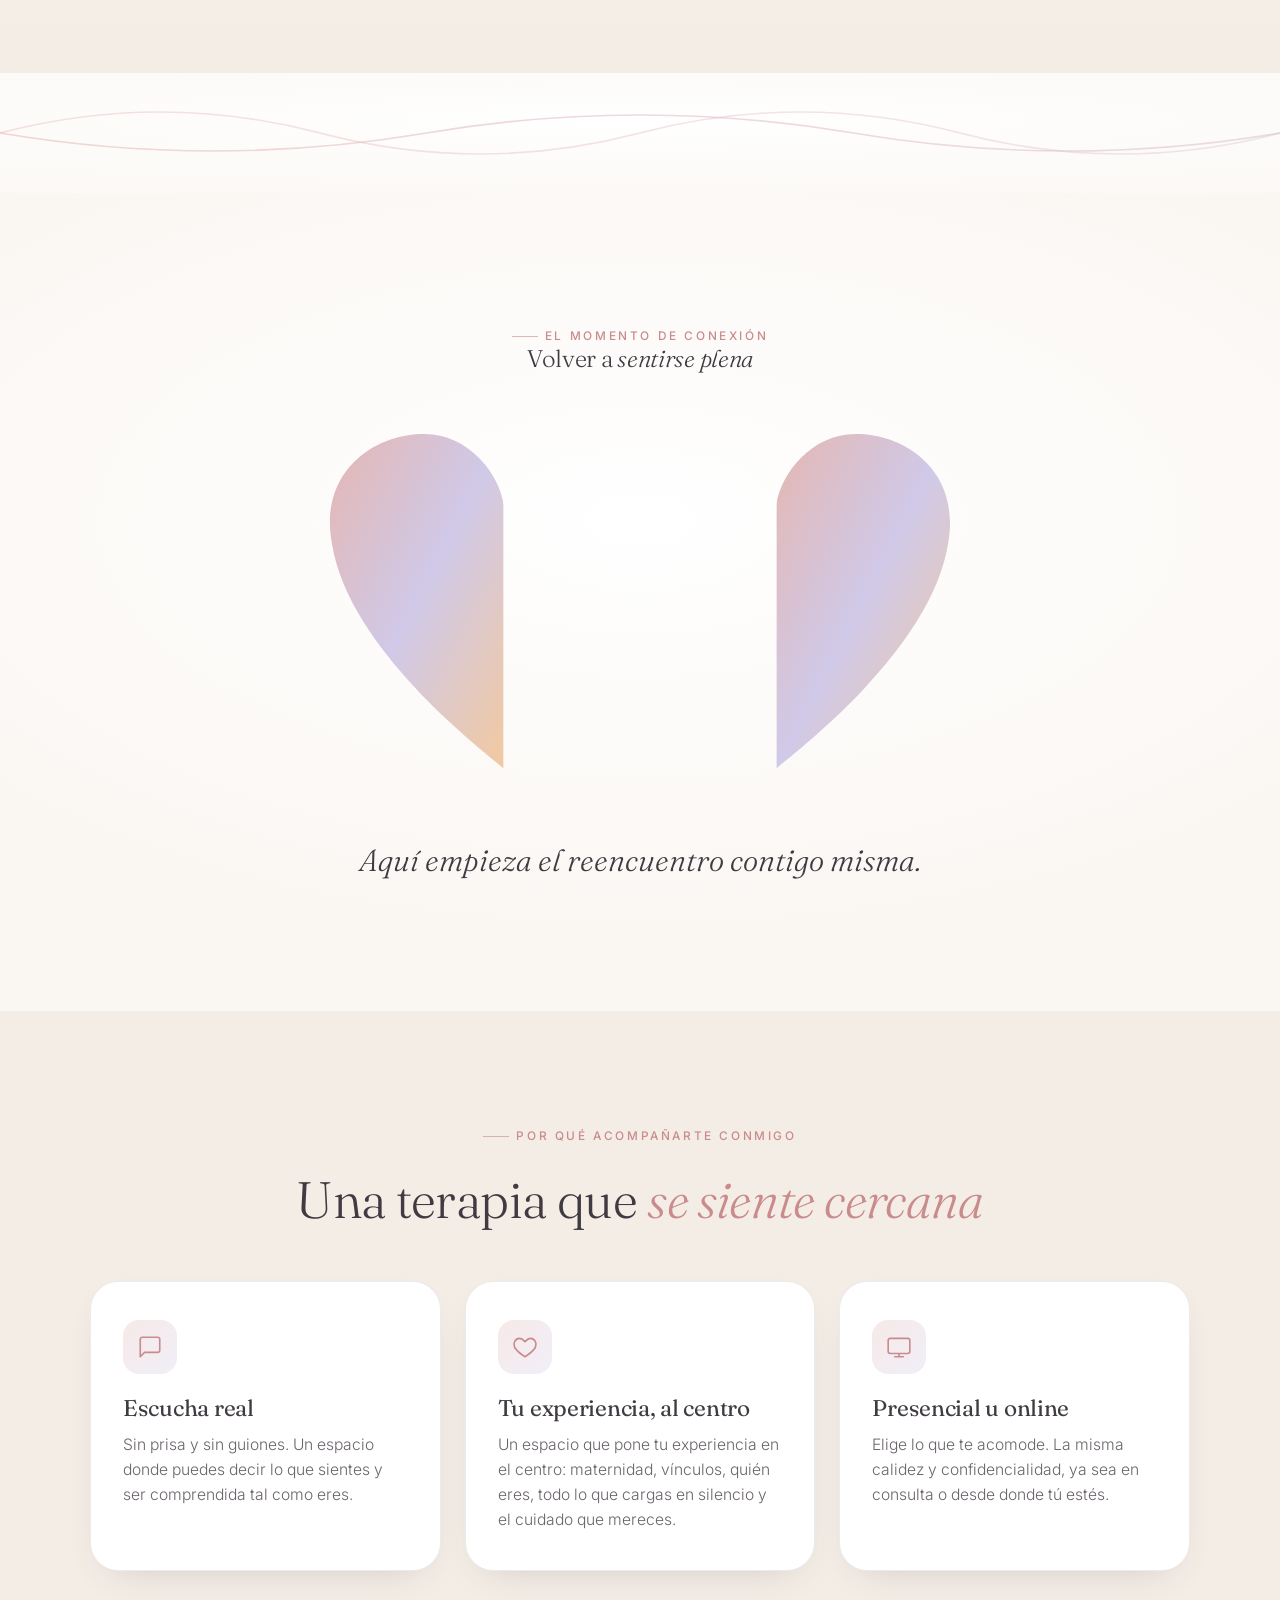
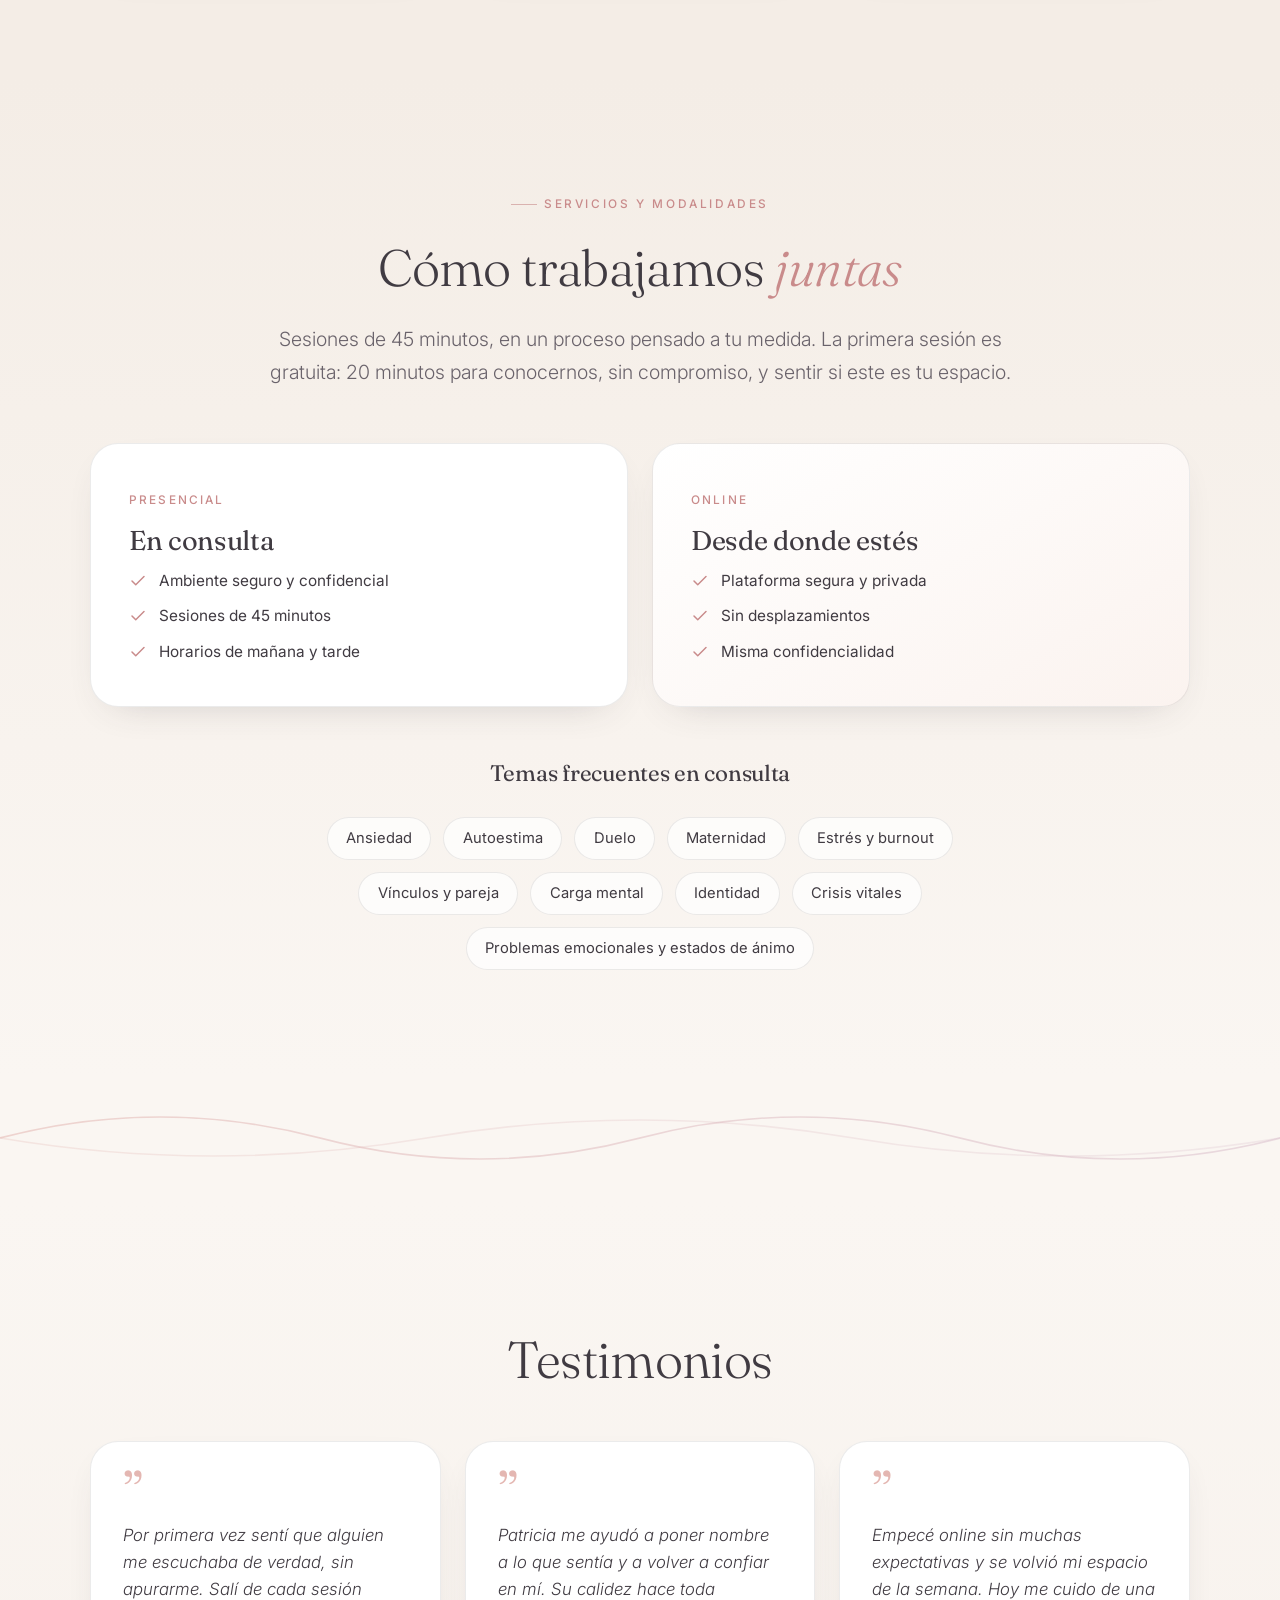
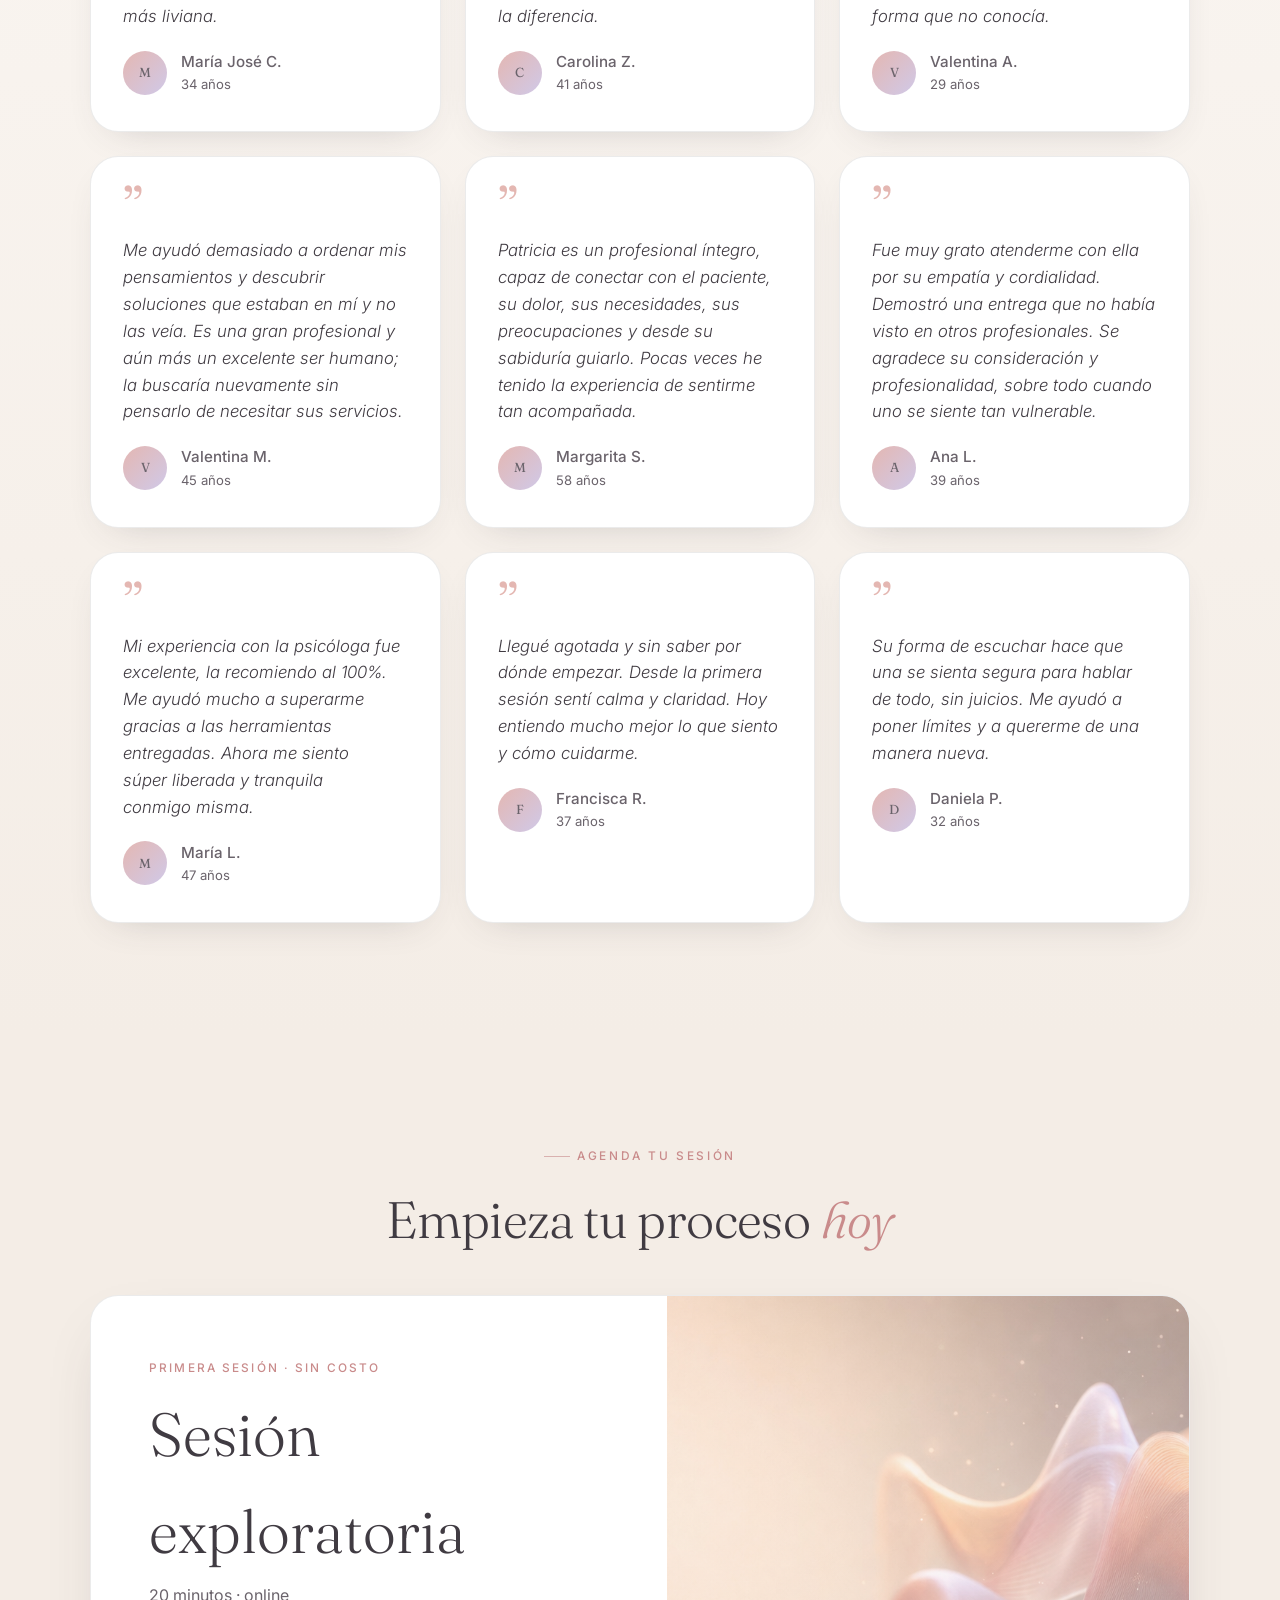
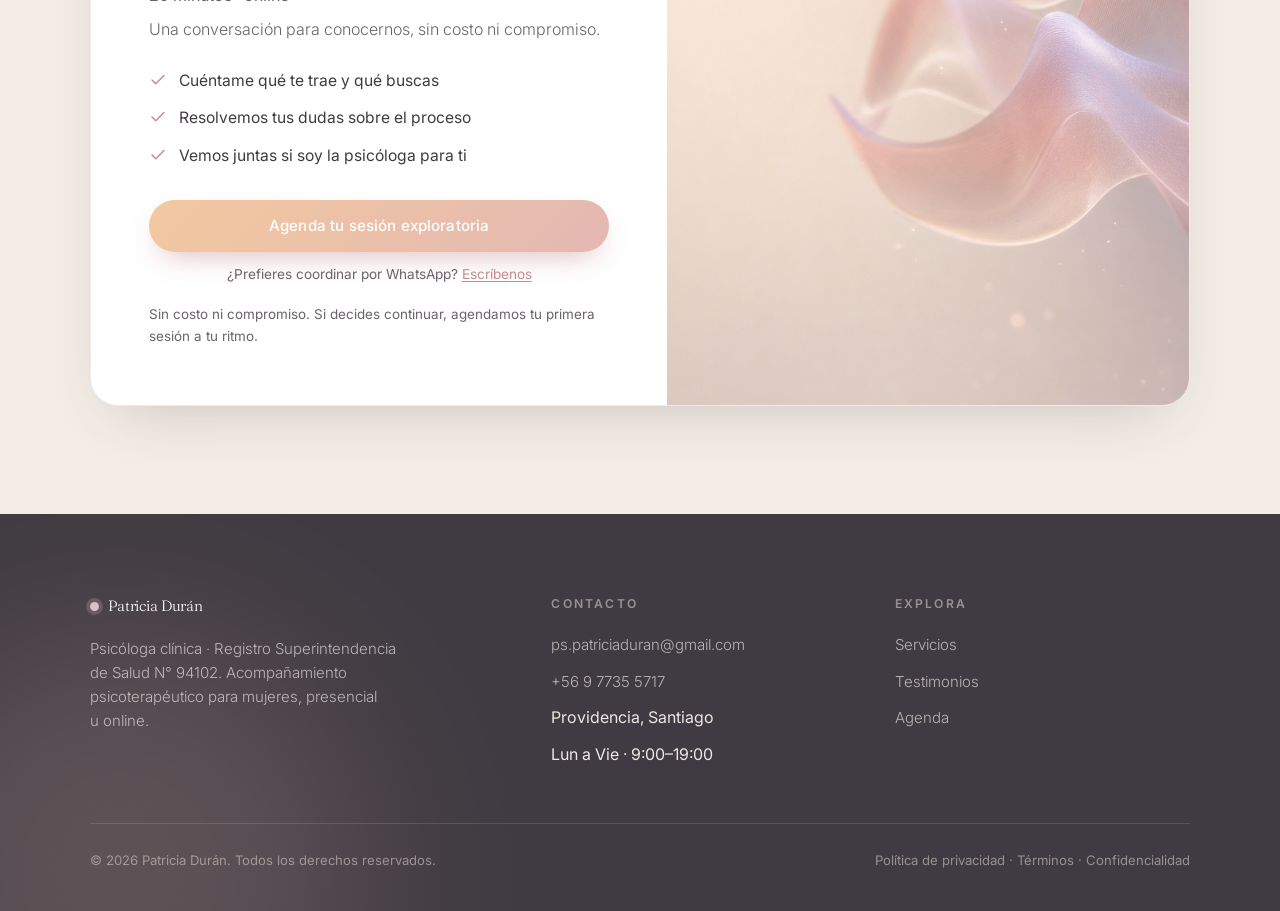
==== commit e5e4a2c4: "Quitar bloque de planes y CTA de pago de la landing - Elimina los 3 planes, el botón 'Agenda y paga " ====
--- a/index.html
+++ b/index.html
@@ -306,31 +306,6 @@
         <img src="assets/hero.png" alt="Detalle de textura suave en tonos rosa y lavanda" loading="lazy" />
         <div class="veil" aria-hidden="true"></div>
       </div>
-    </div>
-
-    <p class="plans-intro reveal">Cuando quieras continuar tu proceso, elige la modalidad que más te acomode.</p>
-    <div class="plans">
-      <article class="plan reveal d1">
-        <span class="tag">Sesión individual</span>
-        <div class="ptotal">$35.000</div>
-        <p class="punit">45 min · por sesión</p>
-      </article>
-      <article class="plan reveal d1">
-        <span class="tag">Plan de 4 sesiones</span>
-        <div class="ptotal">$120.000</div>
-        <p class="punit">$30.000 por sesión</p>
-      </article>
-      <article class="plan is-featured reveal d2">
-        <span class="badge">Mejor valor</span>
-        <span class="tag">Plan de 8 sesiones</span>
-        <div class="ptotal">$200.000</div>
-        <p class="punit">$25.000 por sesión</p>
-      </article>
-    </div>
-    <div class="reveal d1" style="text-align:center;margin-top:30px">
-      <a href="pago/" class="btn btn-primary" aria-label="Agenda y paga tu sesión o plan">Agenda y paga tu sesión</a>
-      <p class="price-note" style="margin-top:12px">Primero eliges tu día y hora; al pagar, serás redirigida a <strong>Mercado Pago</strong> para completar tu pago de forma segura.</p>
-      <p class="price-note" style="margin-top:14px">Se emite boleta de honorarios. Reembolsable según tu plan de Isapre o seguro complementario. Cancelaciones hasta 24 h antes sin costo.</p>
     </div>
   </div>
 </section>
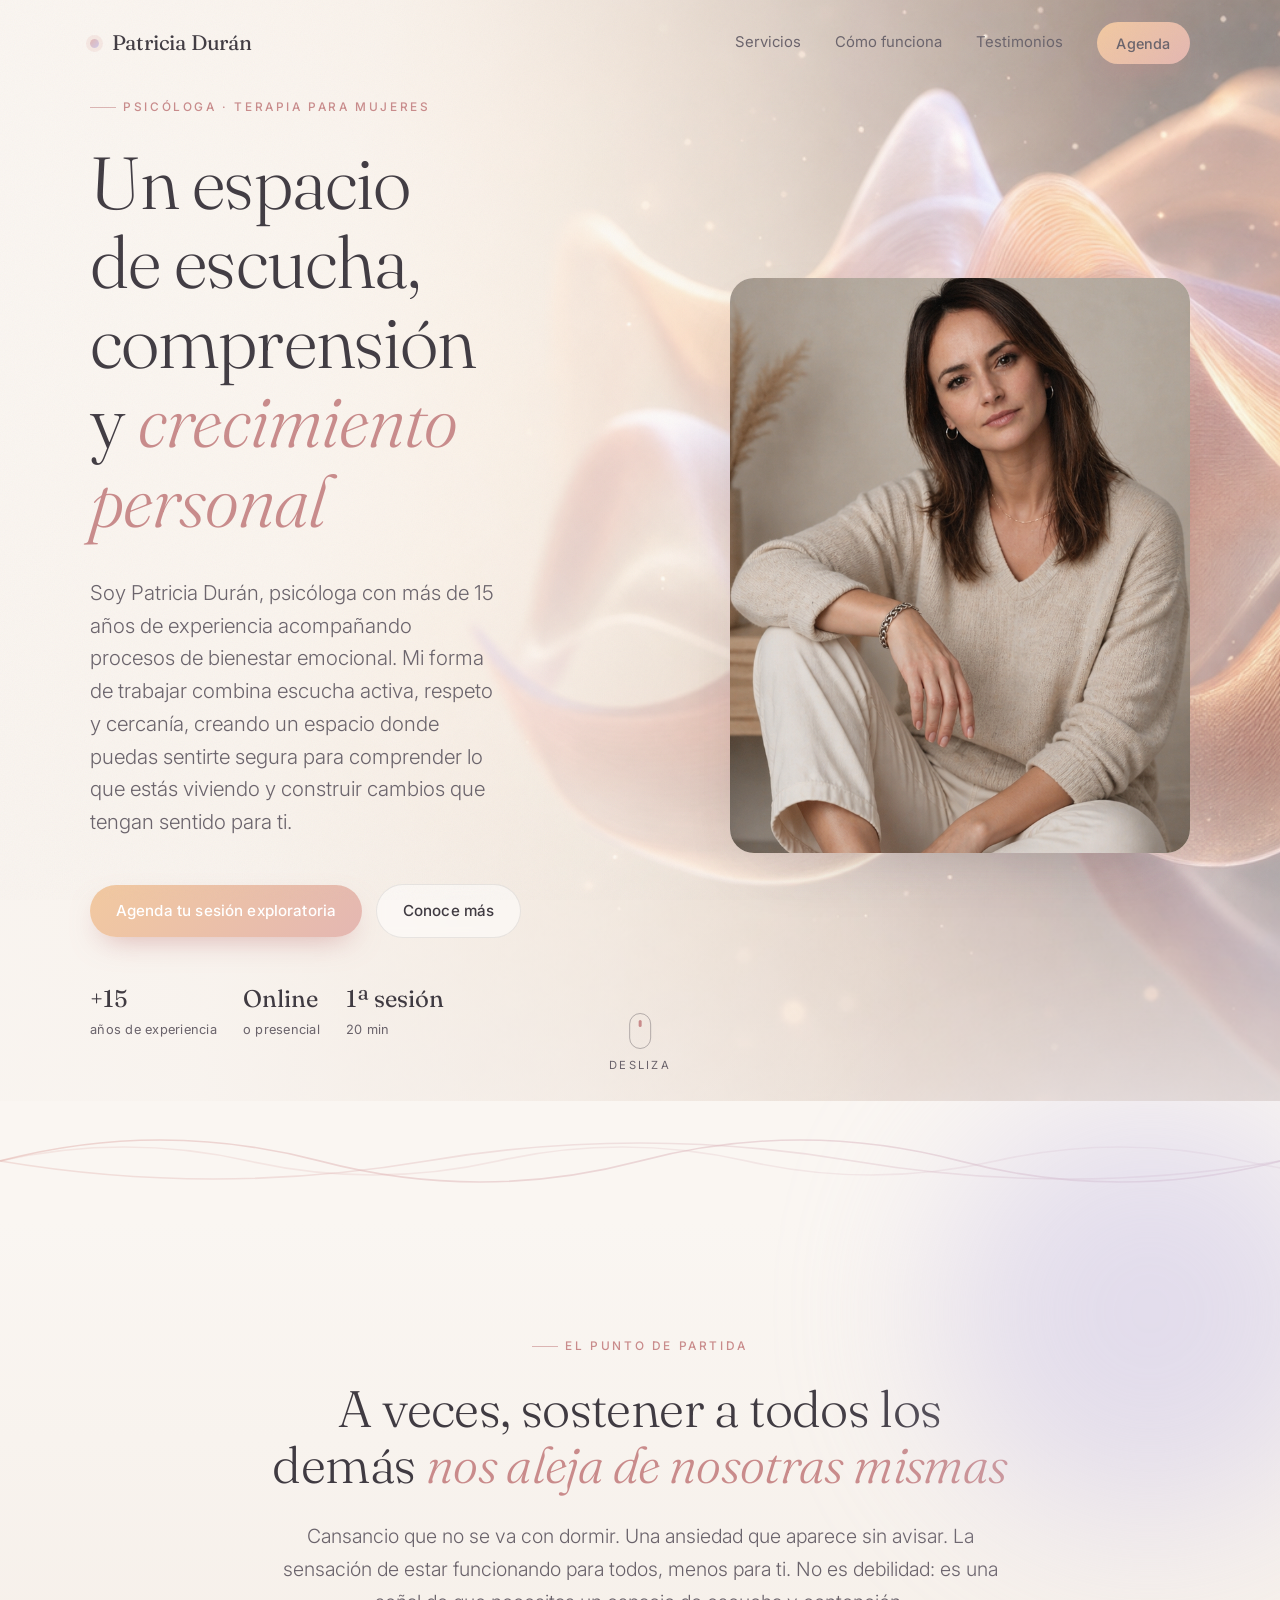
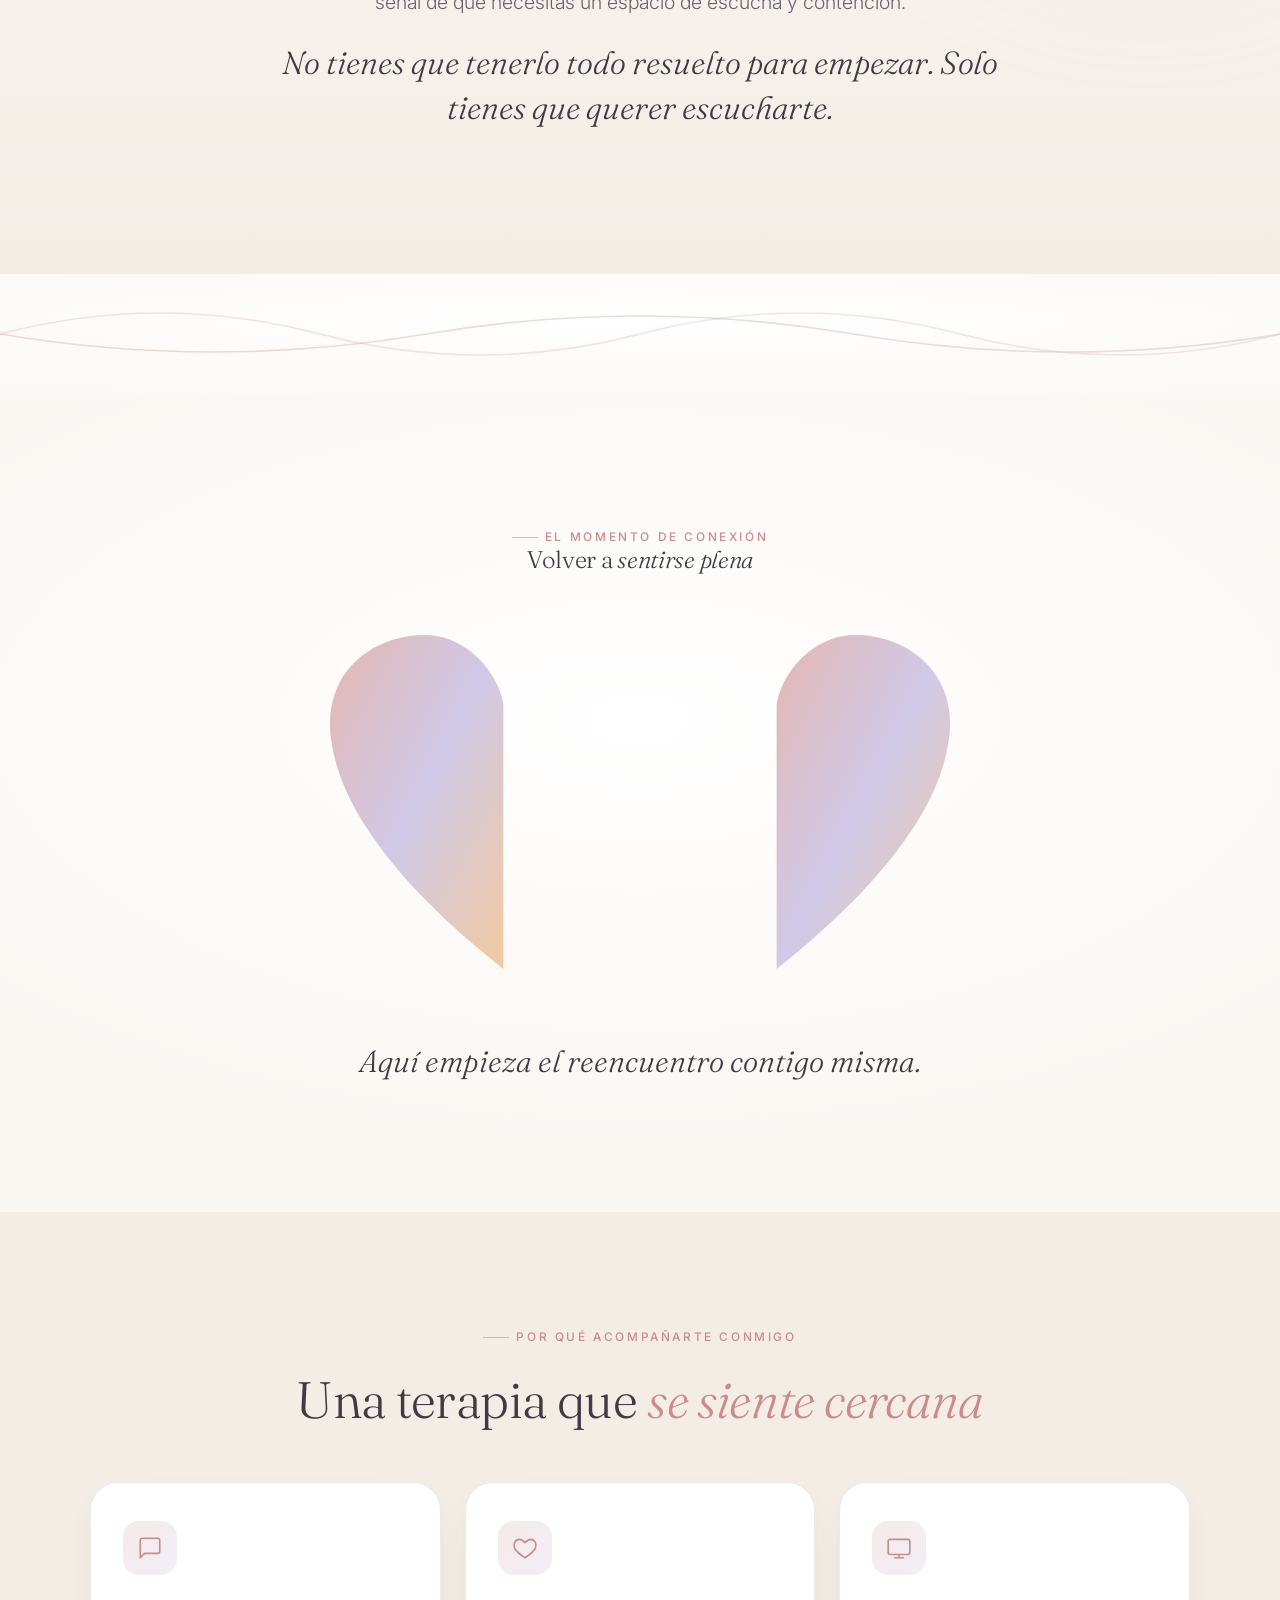
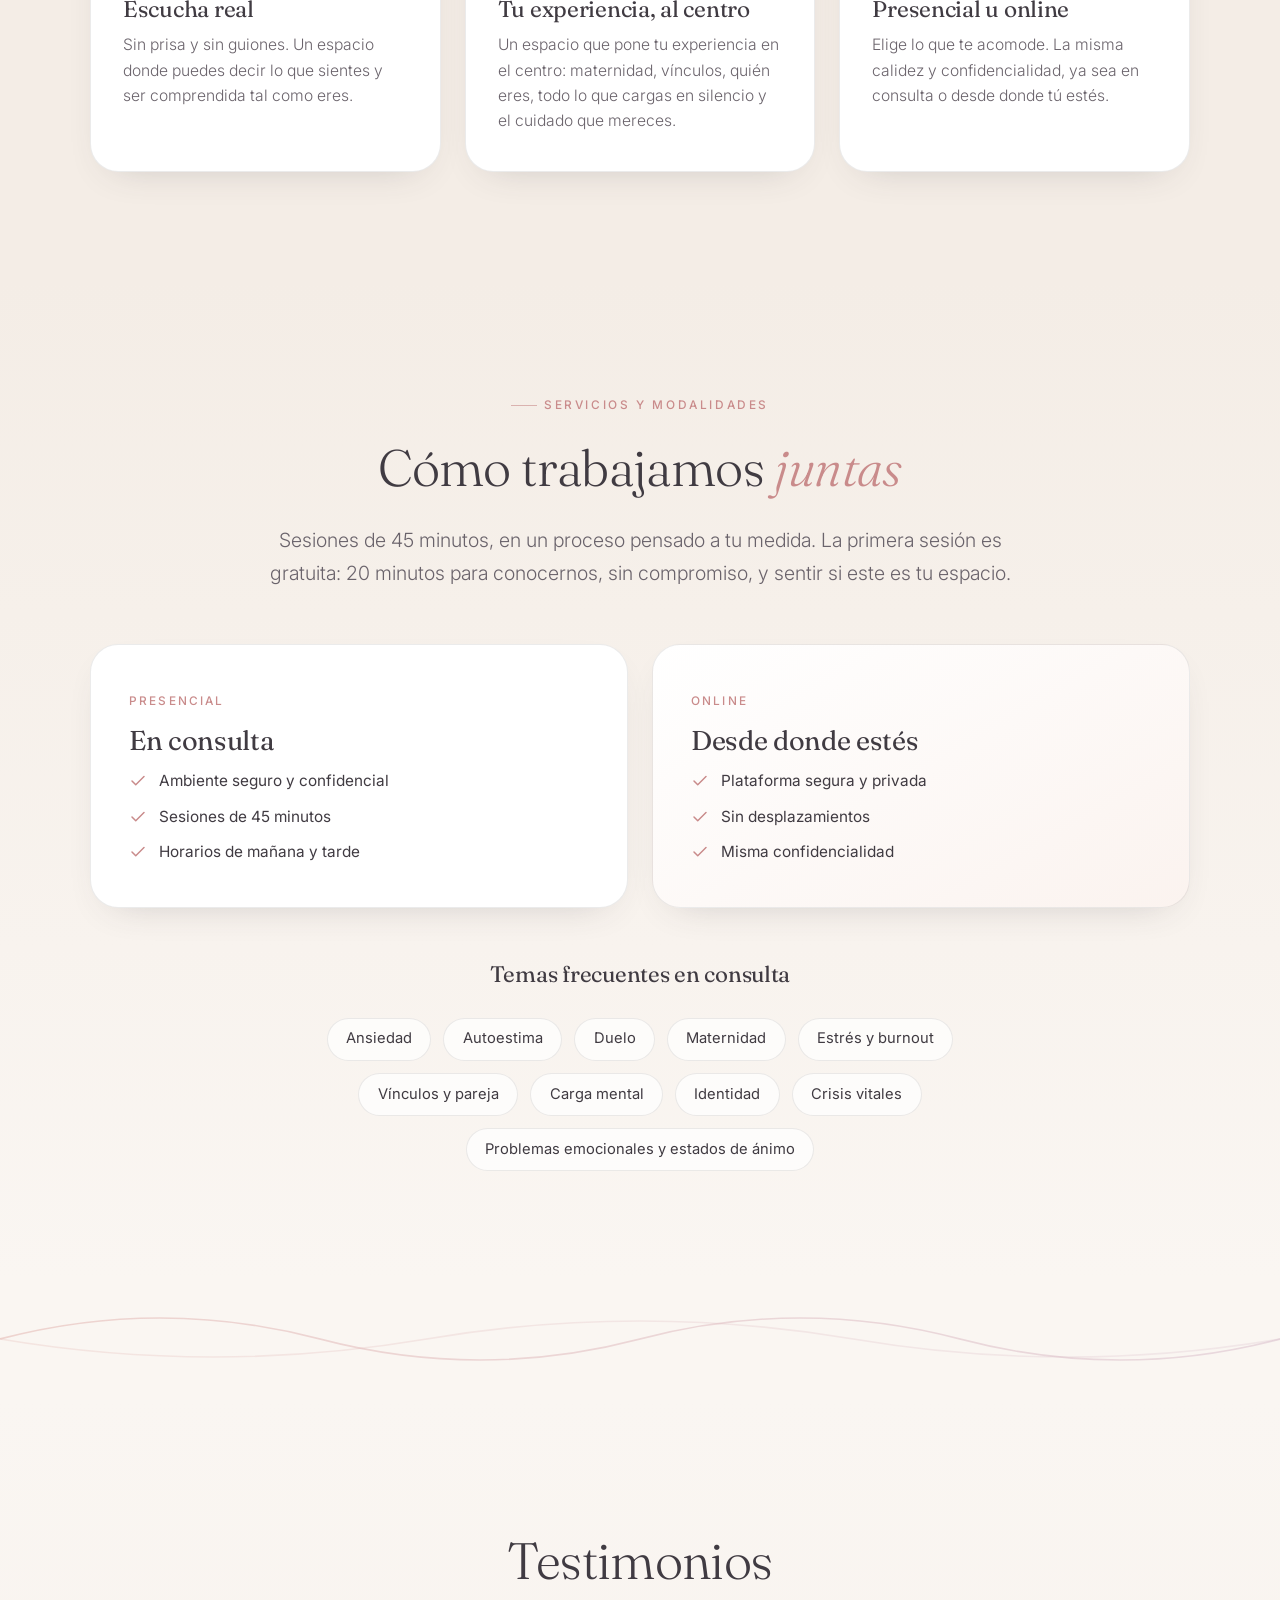
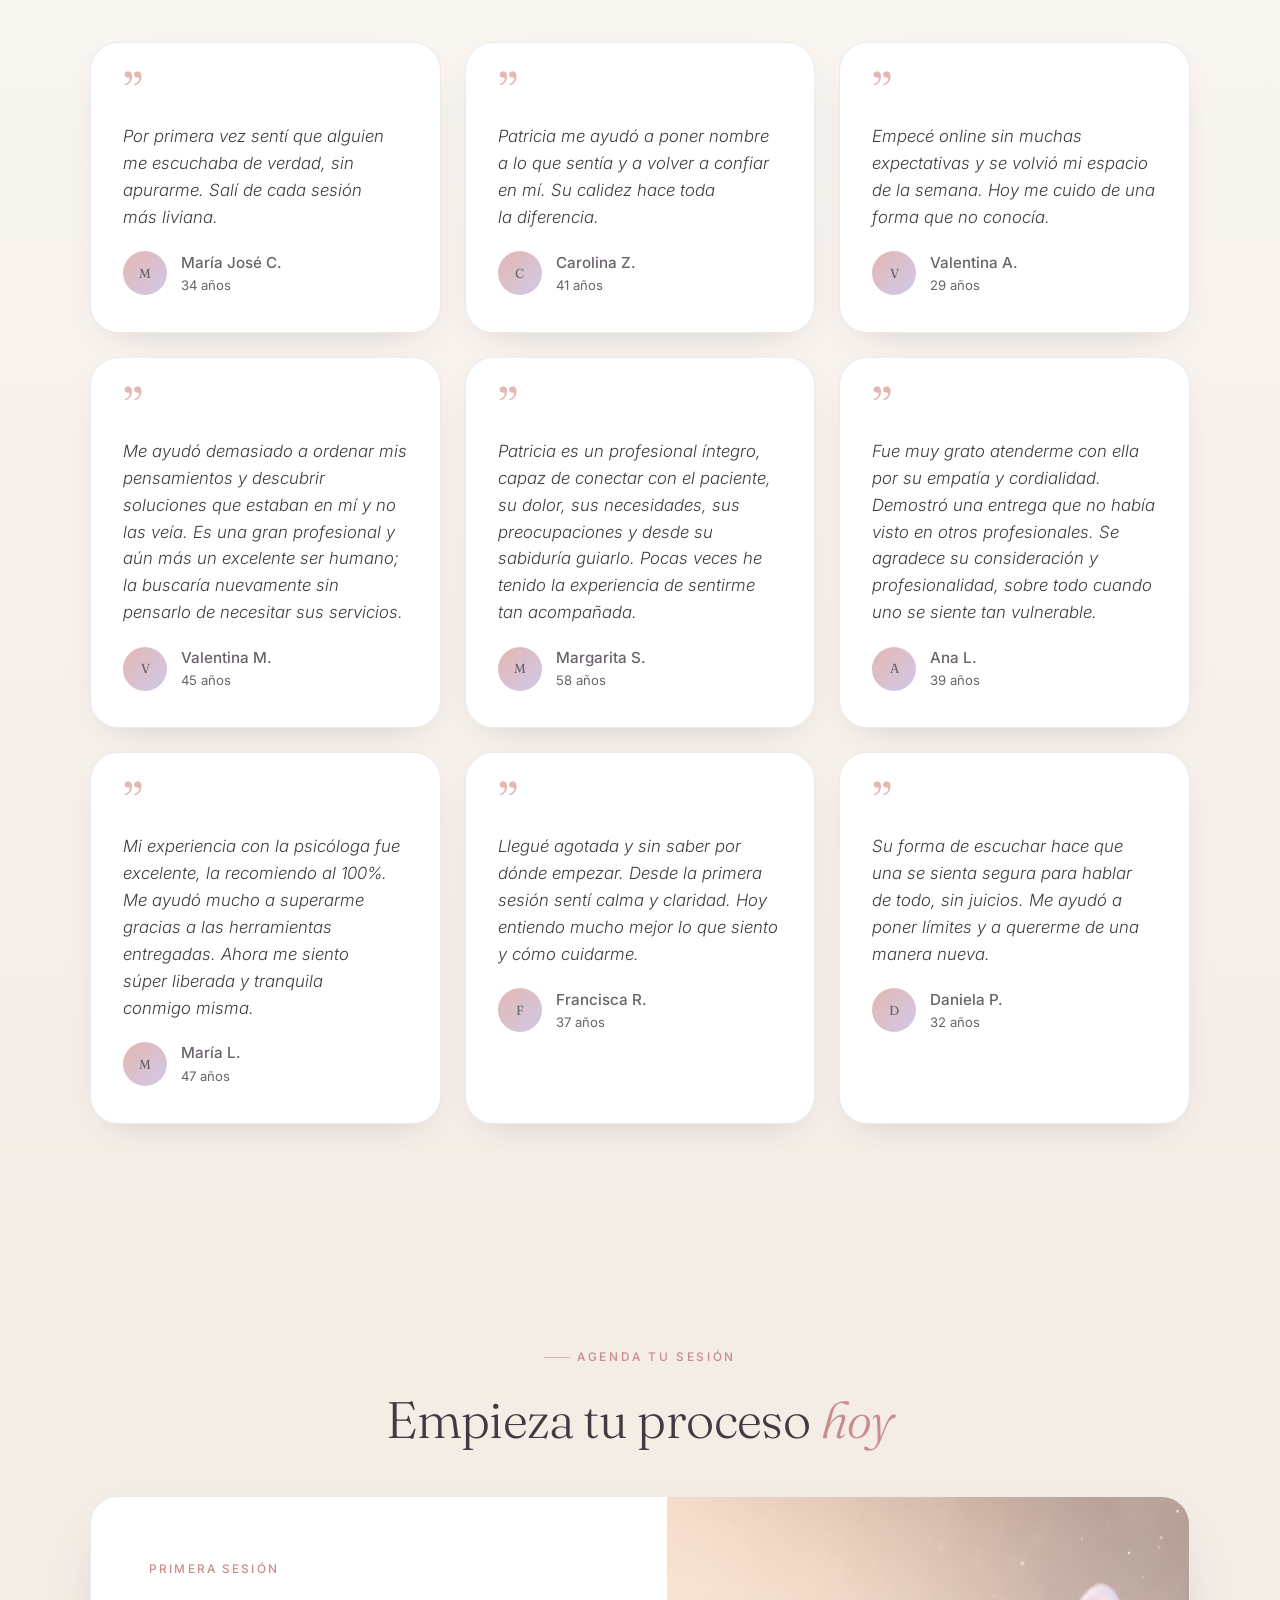
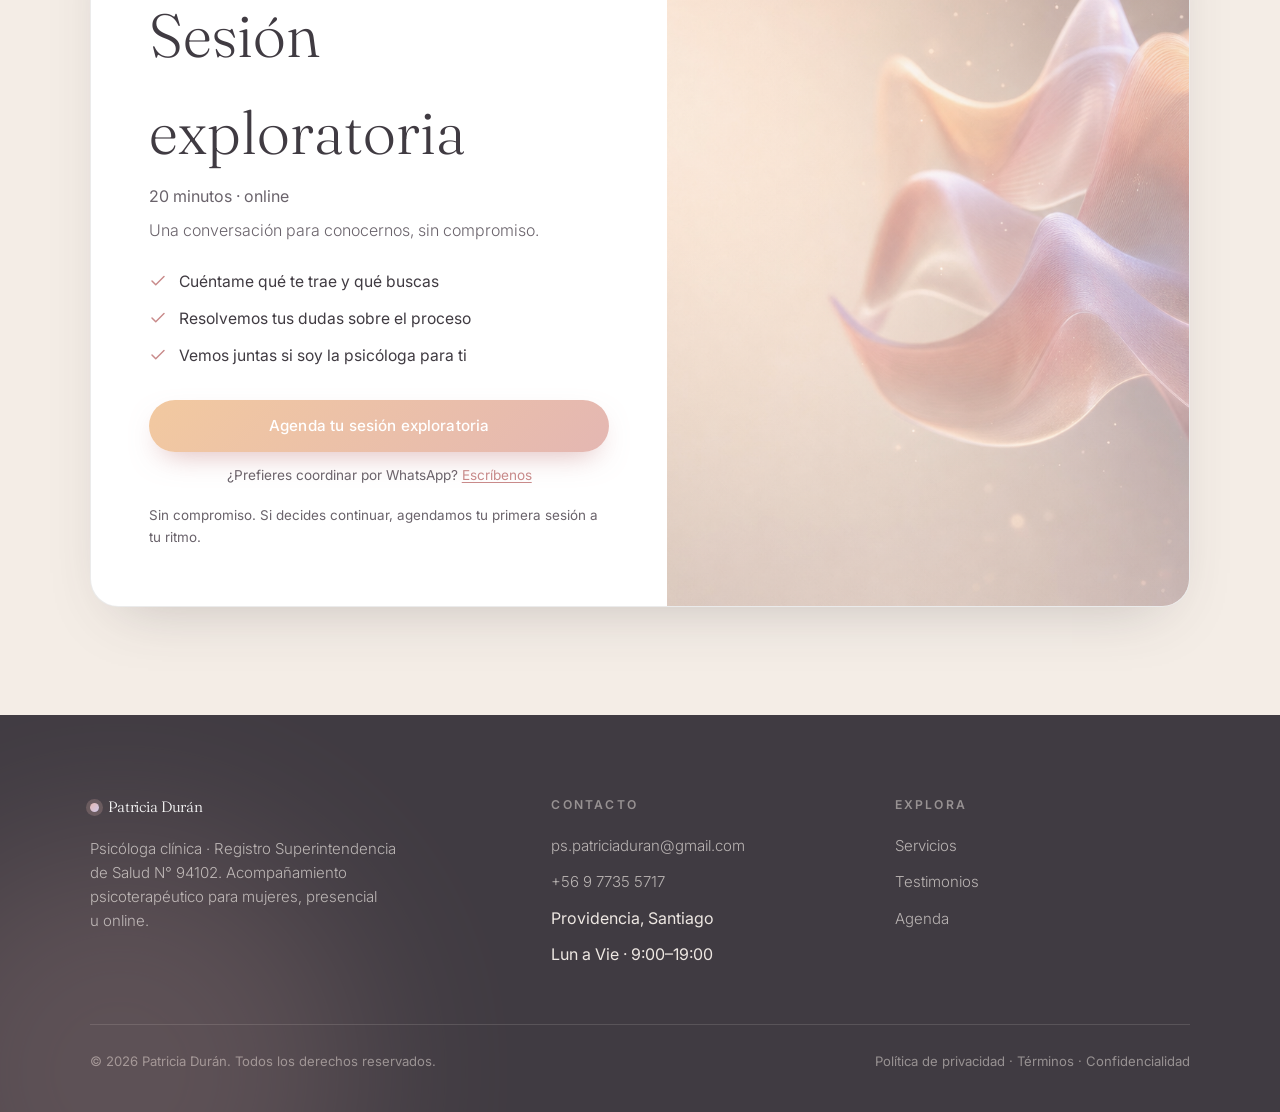
==== commit cc9bd84f: "Quitar todas las menciones de 'Sin costo' en la landing Se remueven de: el resumen de la sesión en e" ====
--- a/index.html
+++ b/index.html
@@ -19,7 +19,7 @@
 <link rel="preconnect" href="https://fonts.gstatic.com" crossorigin />
 <link href="https://fonts.googleapis.com/css2?family=Fraunces:ital,opsz,wght@0,9..144,300;0,9..144,400;0,9..144,500;1,9..144,300;1,9..144,400&family=Inter:wght@300;400;500;600&display=swap" rel="stylesheet" />
 
-<link rel="stylesheet" href="assets/styles.css" />
+<link rel="stylesheet" href="assets/styles.css?v=20260706" />
 </head>
 <body>
 
@@ -50,7 +50,7 @@
   <div class="hero-content wrap">
     <div class="inner">
       <span class="eyebrow">Psicóloga · Terapia para mujeres</span>
-      <h1>Un espacio seguro para <em>volver a ti</em></h1>
+      <h1>Un espacio de escucha, comprensión y <em>crecimiento personal</em></h1>
       <p class="lede">Soy Patricia Durán, psicóloga con más de 15 años de experiencia acompañando procesos de bienestar emocional. Mi forma de trabajar combina escucha activa, respeto y cercanía, creando un espacio donde puedas sentirte segura para comprender lo que estás viviendo y construir cambios que tengan sentido para ti.</p>
       <div class="hero-cta">
         <a id="exploraBtn" href="https://wa.me/56977355717?text=Hola%2C%20me%20gustar%C3%ADa%20agendar%20una%20sesi%C3%B3n%20exploratoria%20gratis%20de%2020%20min%20con%20Patricia" target="_blank" rel="noopener" class="btn btn-primary js-cal-explora" aria-label="Agenda tu sesión exploratoria gratis de 20 minutos">Agenda tu sesión exploratoria</a>
@@ -59,7 +59,7 @@
       <div class="hero-meta">
         <div class="item"><b>+15</b><span>años de experiencia</span></div>
         <div class="item"><b>Online</b><span>o presencial</span></div>
-        <div class="item"><b>1ª sesión</b><span>gratis · 20 min</span></div>
+        <div class="item"><b>1ª sesión</b><span>20 min</span></div>
       </div>
     </div>
     <div class="hero-portrait">
@@ -287,10 +287,10 @@
     </div>
     <div class="price-card reveal d1" style="margin-top:48px">
       <div class="price-body">
-        <span class="tag" style="font-size:.74rem;letter-spacing:.18em;text-transform:uppercase;color:var(--rosa-profundo);font-weight:500">Primera sesión · Sin costo</span>
+        <span class="tag" style="font-size:.74rem;letter-spacing:.18em;text-transform:uppercase;color:var(--rosa-profundo);font-weight:500">Primera sesión</span>
         <div class="amt"><b>Sesión exploratoria</b></div>
         <p class="amt-meta">20 minutos · online</p>
-        <p class="sub">Una conversación para conocernos, sin costo ni compromiso.</p>
+        <p class="sub">Una conversación para conocernos, sin compromiso.</p>
         <ul>
           <li><svg width="18" height="18" viewBox="0 0 24 24" fill="none" stroke="currentColor" stroke-width="2" stroke-linecap="round" stroke-linejoin="round"><path d="M20 6 9 17l-5-5"/></svg>Cuéntame qué te trae y qué buscas</li>
           <li><svg width="18" height="18" viewBox="0 0 24 24" fill="none" stroke="currentColor" stroke-width="2" stroke-linecap="round" stroke-linejoin="round"><path d="M20 6 9 17l-5-5"/></svg>Resolvemos tus dudas sobre el proceso</li>
@@ -300,7 +300,7 @@
           <a href="https://wa.me/56977355717?text=Hola%2C%20me%20gustar%C3%ADa%20agendar%20una%20sesi%C3%B3n%20exploratoria%20gratis%20de%2020%20min%20con%20Patricia" target="_blank" rel="noopener" class="btn btn-primary js-cal-explora" style="width:100%" aria-label="Agenda tu sesión exploratoria gratis de 20 minutos">Agenda tu sesión exploratoria</a>
         </div>
         <p class="alt-contact">¿Prefieres coordinar por WhatsApp? <a href="https://wa.me/56977355717?text=Hola%2C%20me%20gustar%C3%ADa%20agendar%20una%20sesi%C3%B3n%20exploratoria%20con%20Patricia" target="_blank" rel="noopener">Escríbenos</a></p>
-        <p class="price-note">Sin costo ni compromiso. Si decides continuar, agendamos tu primera sesión a tu ritmo.</p>
+        <p class="price-note">Sin compromiso. Si decides continuar, agendamos tu primera sesión a tu ritmo.</p>
       </div>
       <div class="price-media">
         <img src="assets/hero.png" alt="Detalle de textura suave en tonos rosa y lavanda" loading="lazy" />
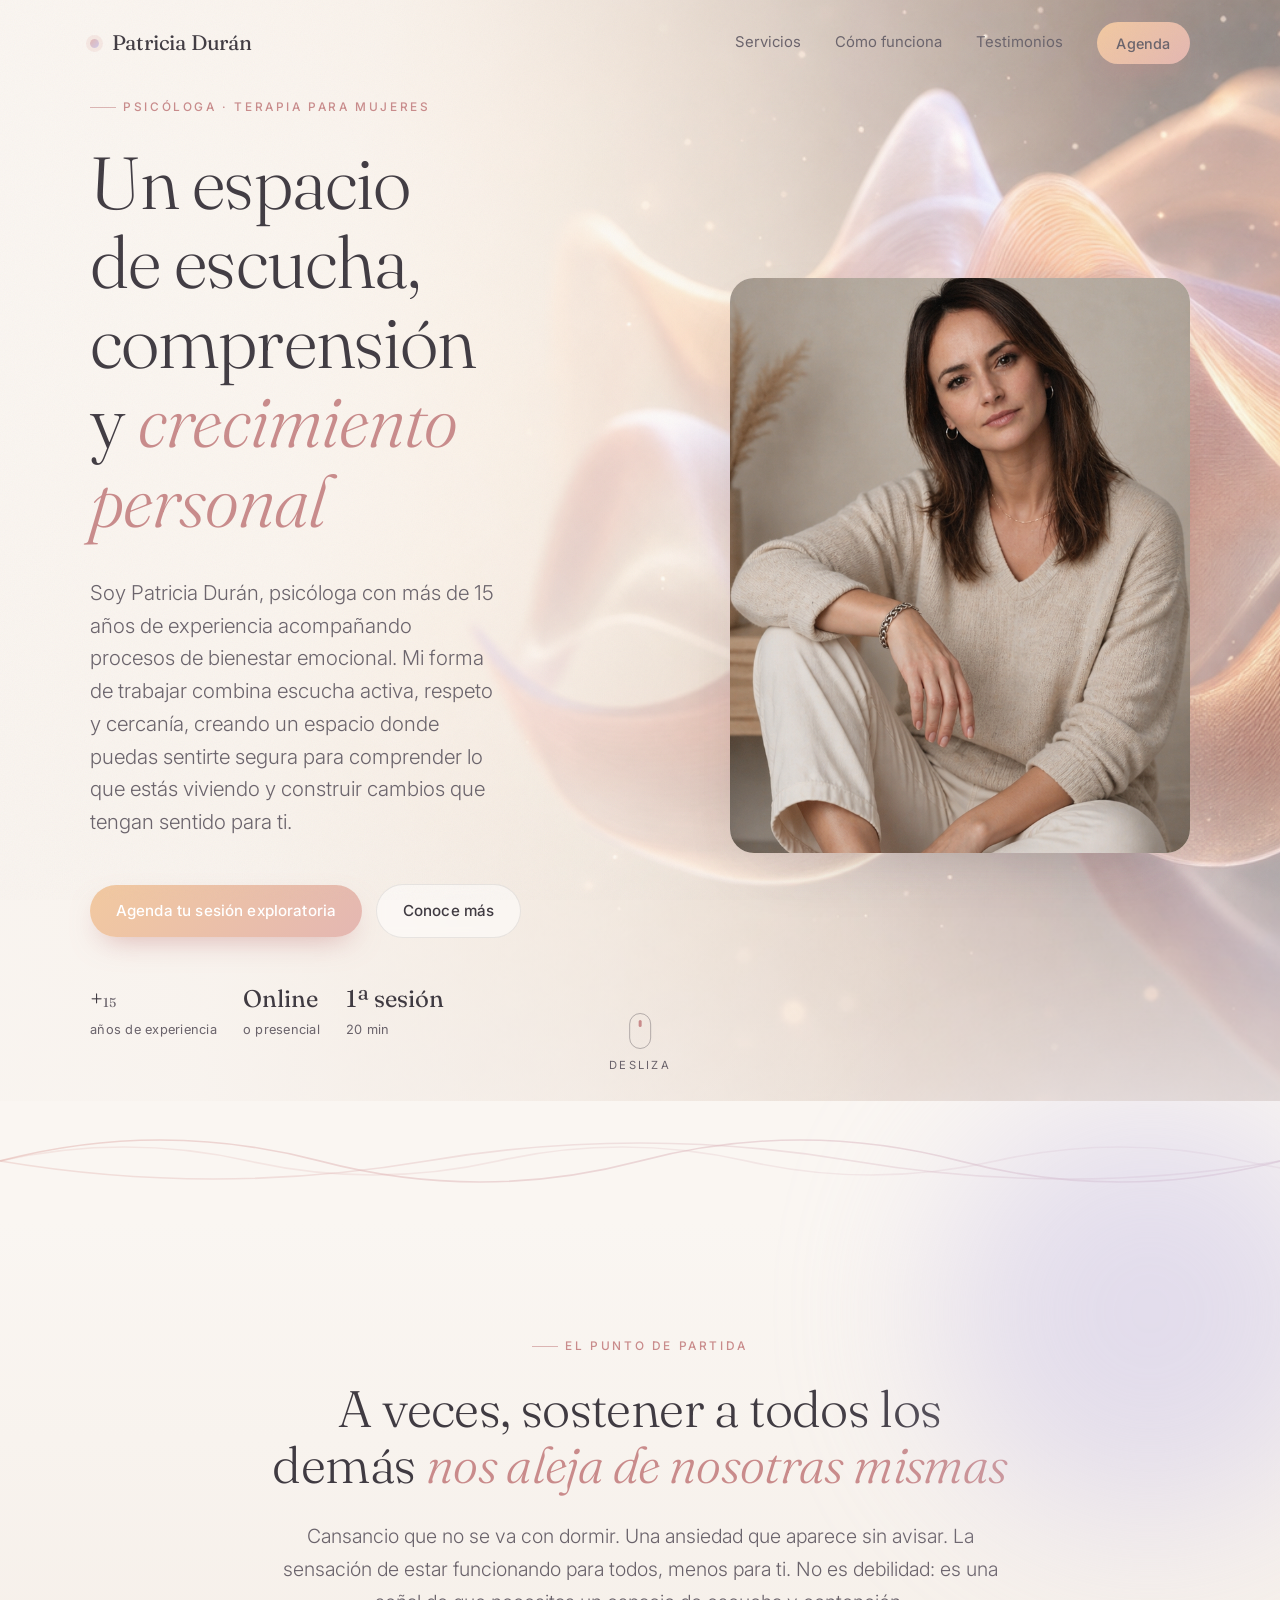
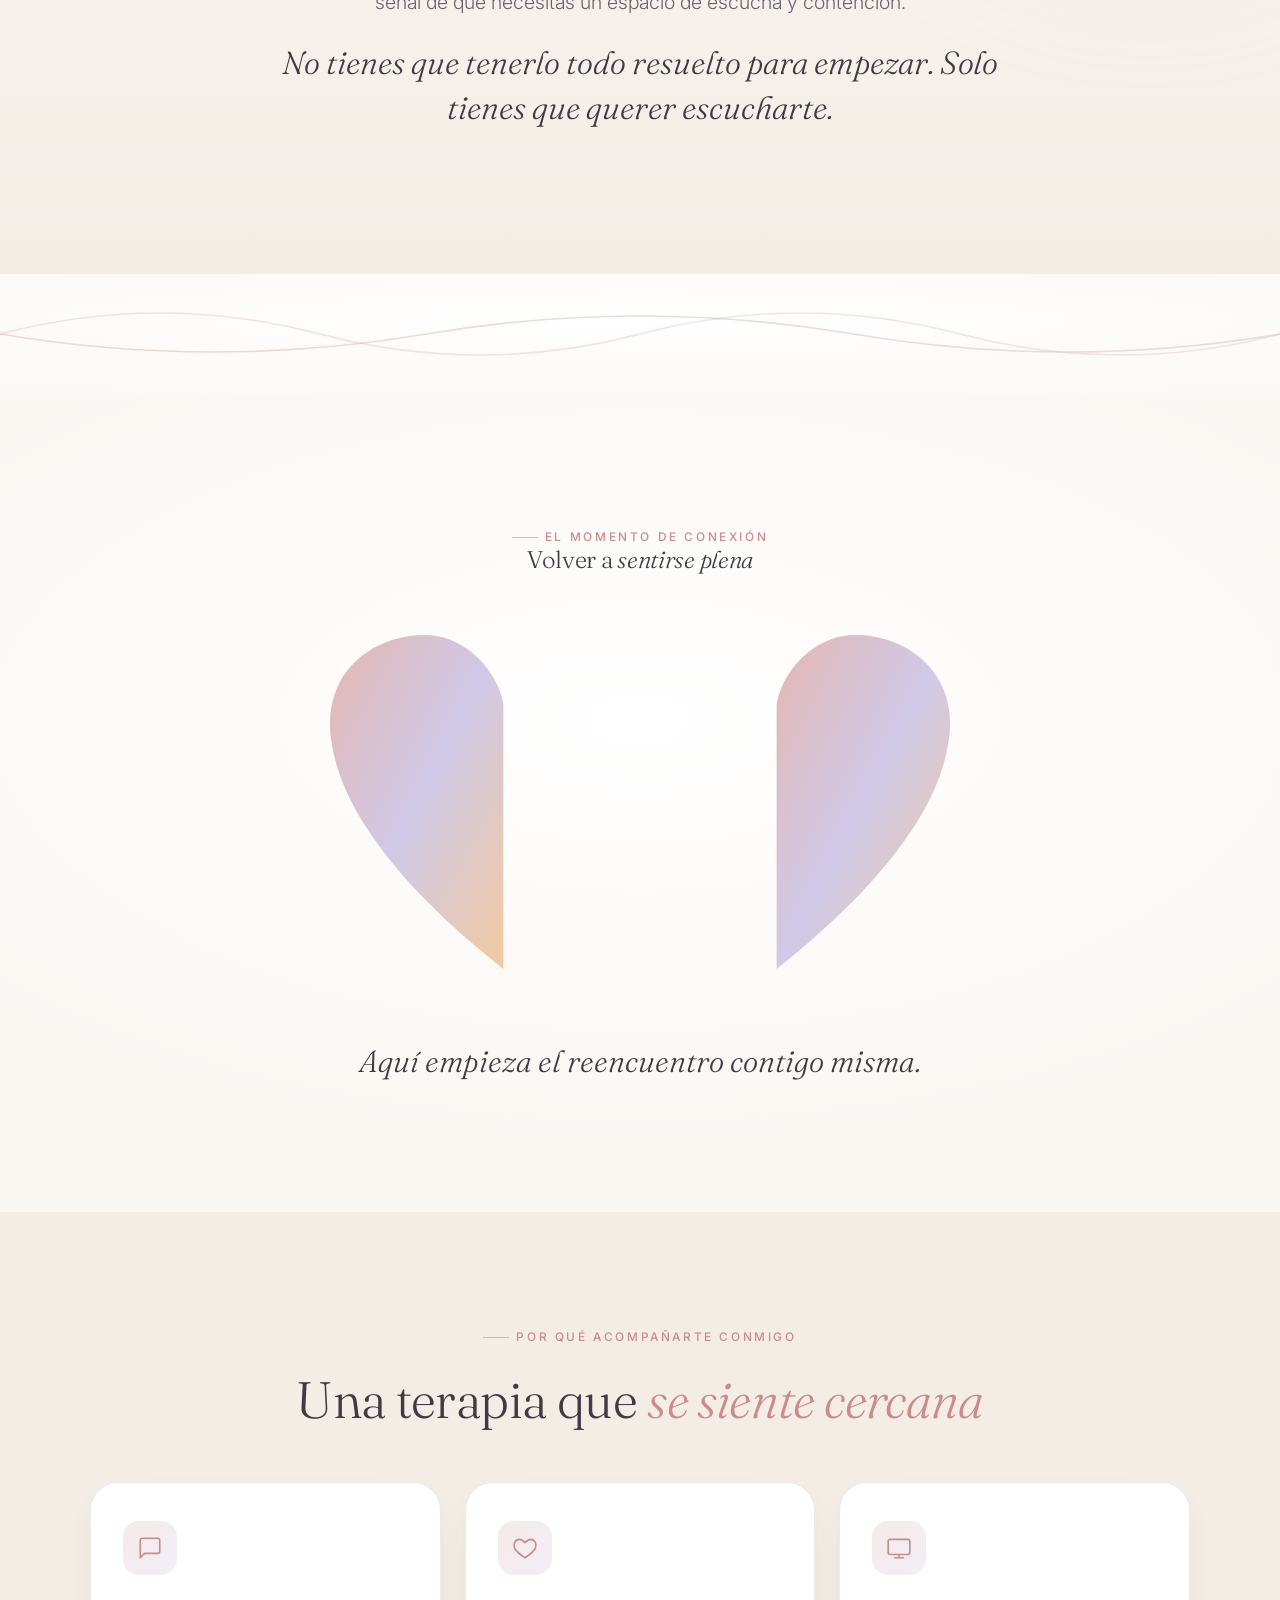
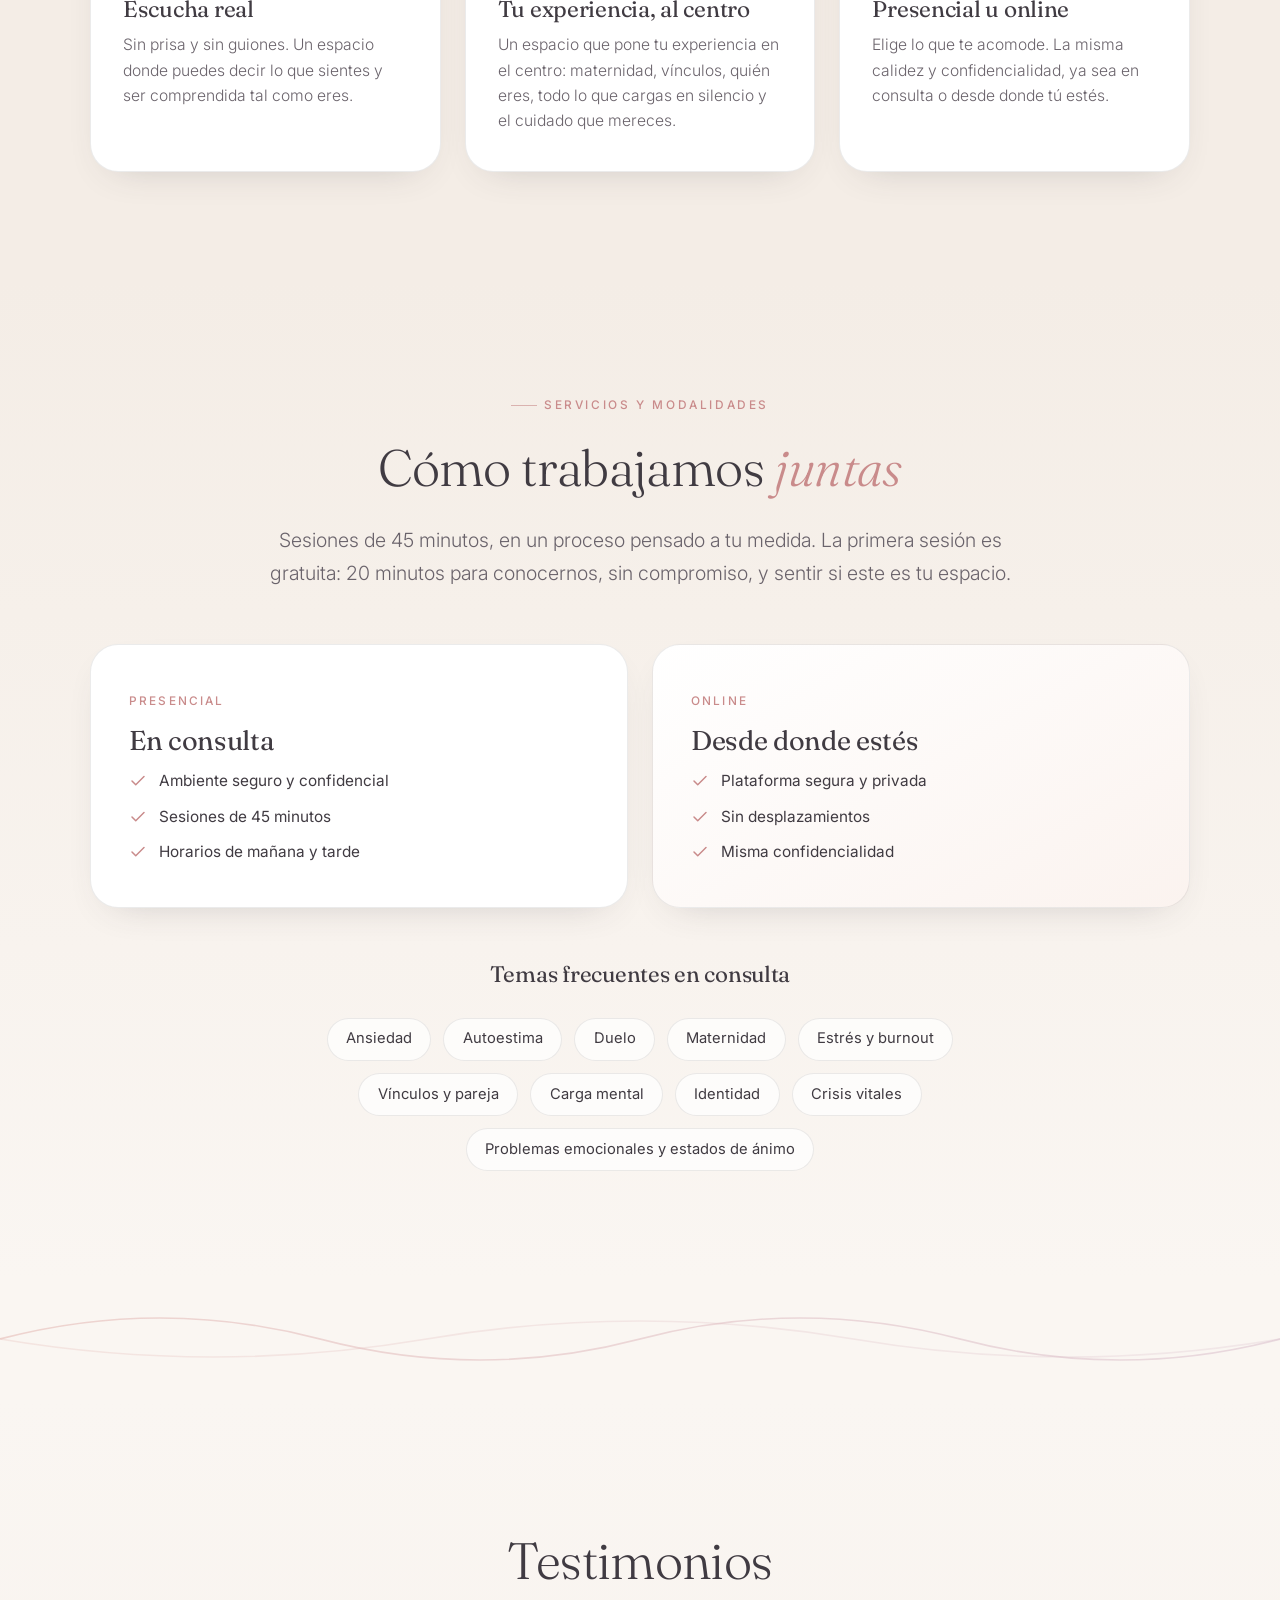
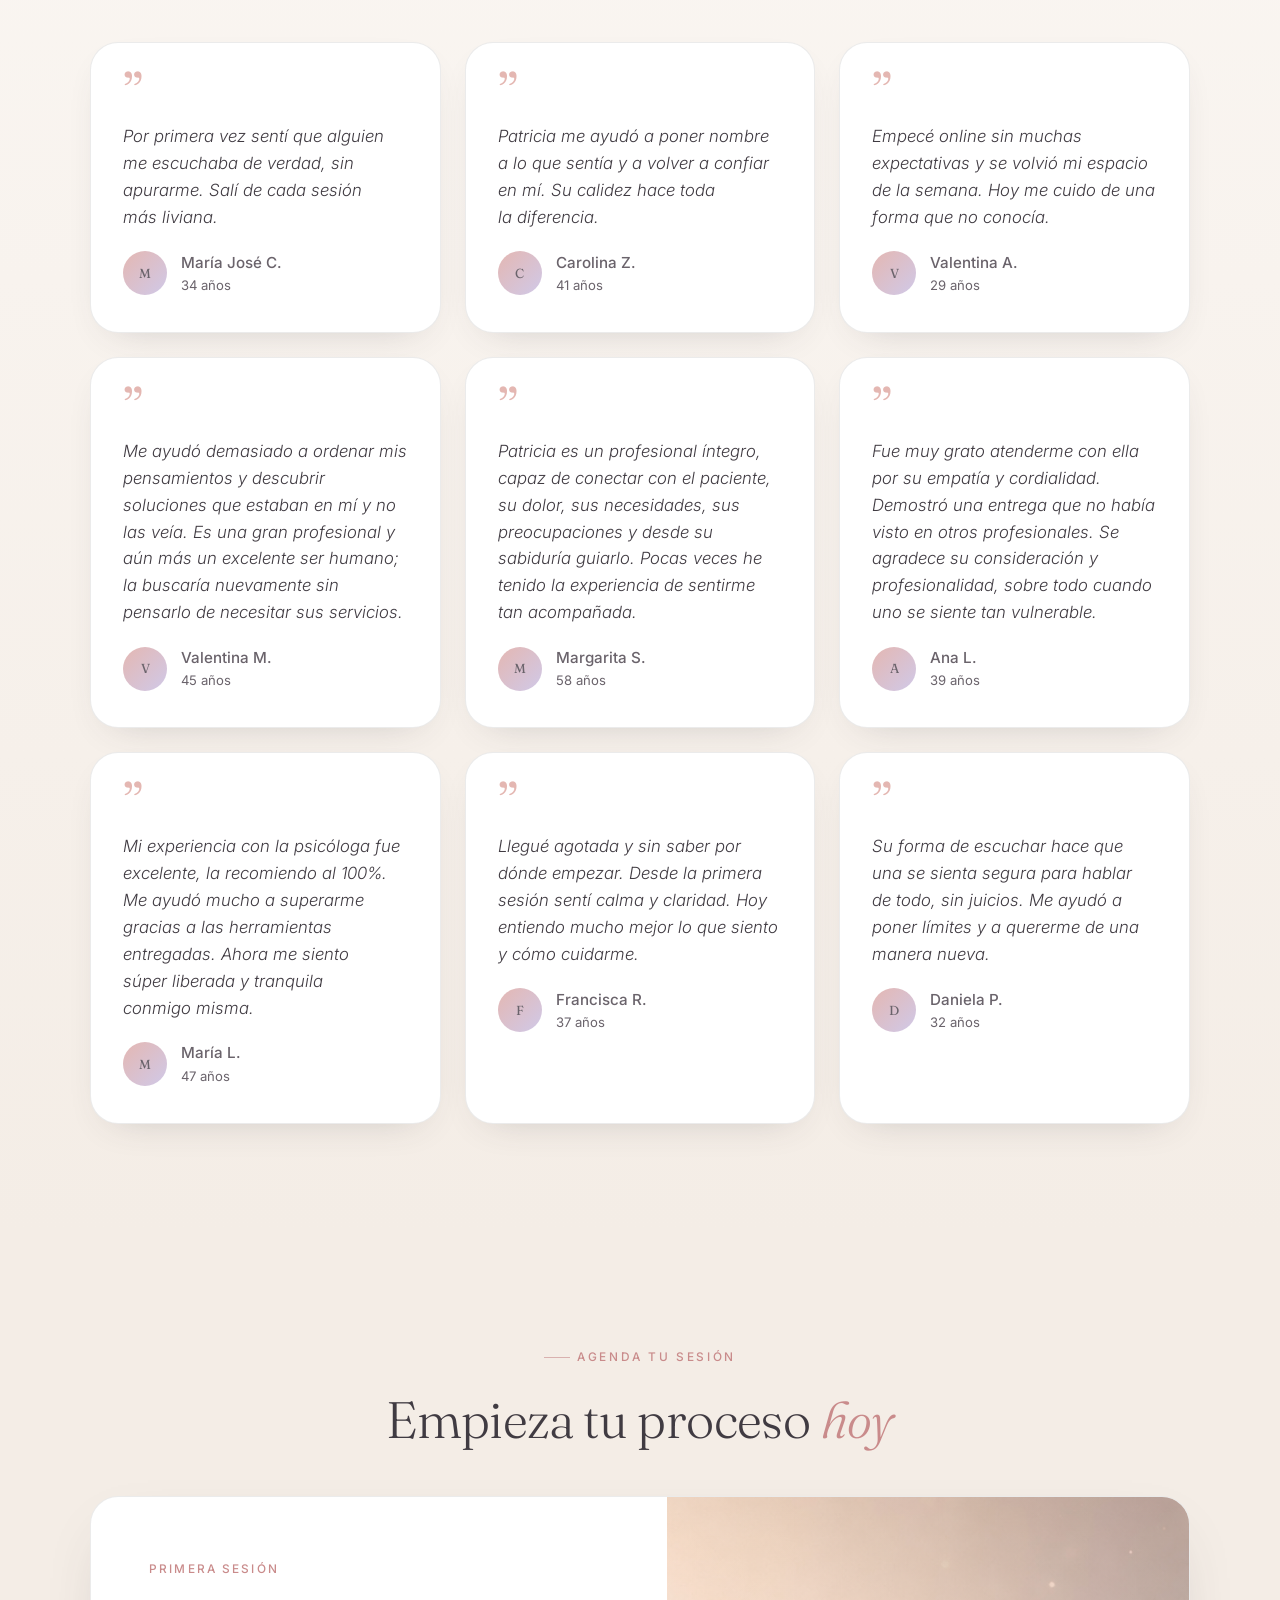
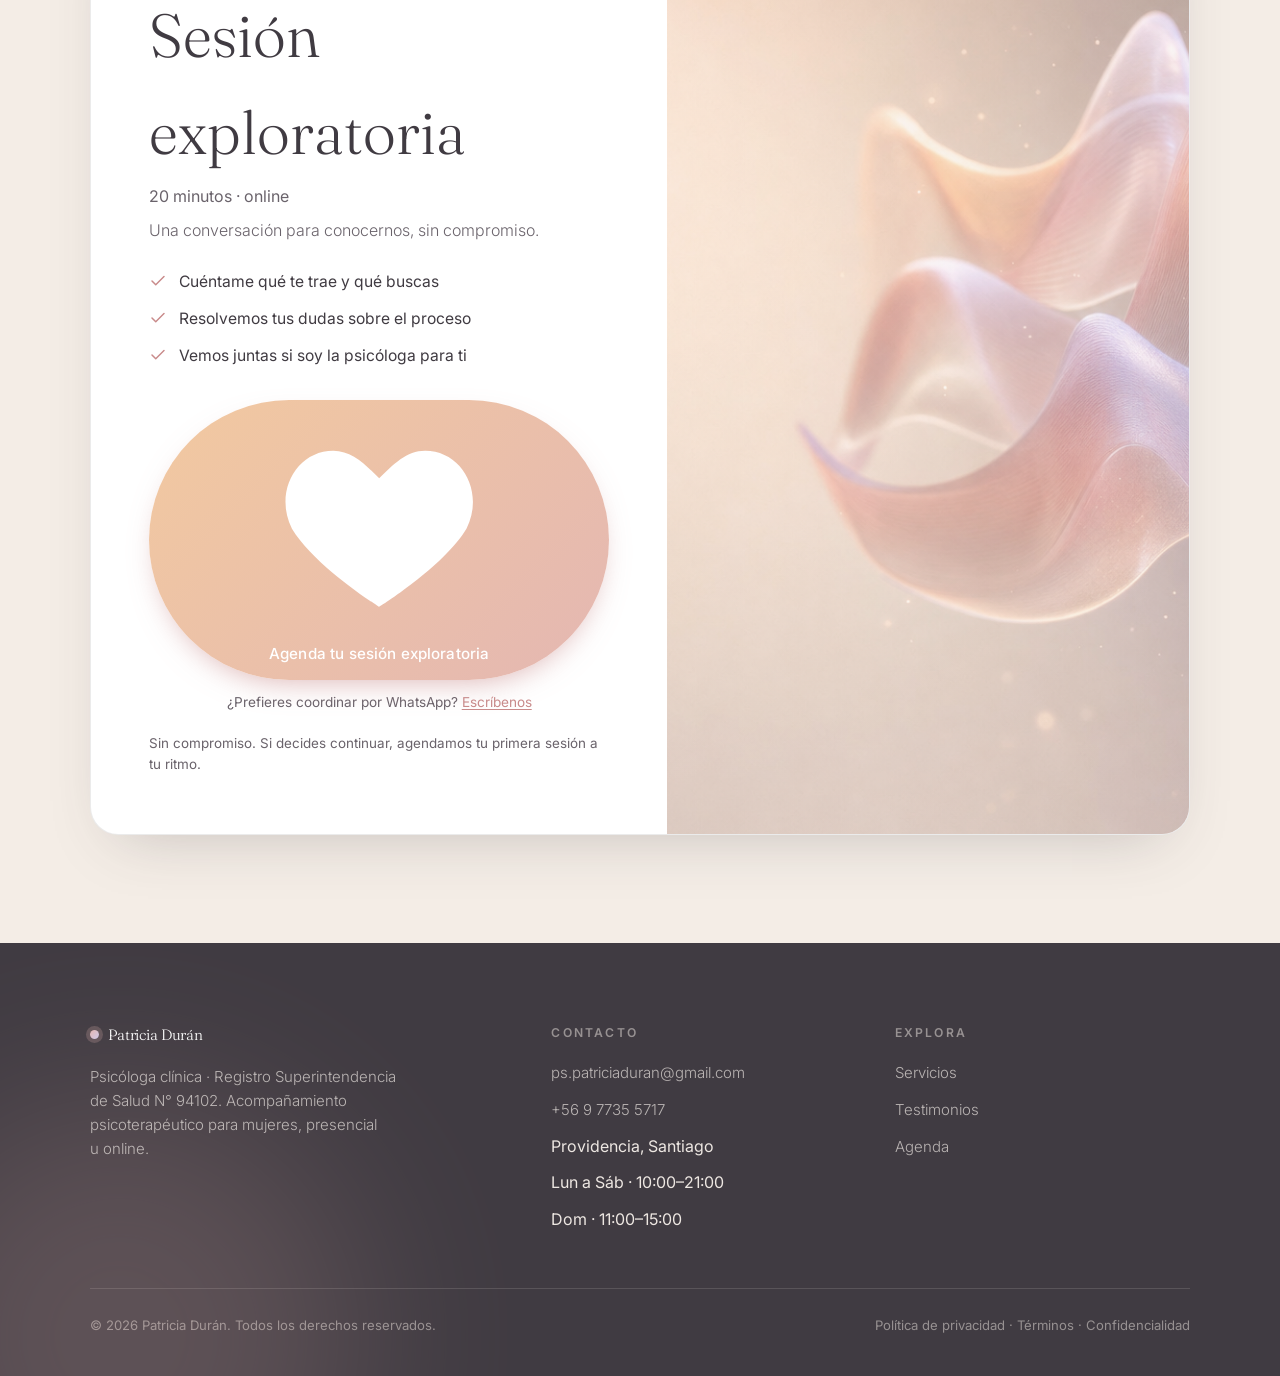
==== commit 88af4552: "Merge PR #36: Quitar menciones de "Sin costo" en la landing Quitar menciones de "Sin costo" en la la" ====
--- a/index.html
+++ b/index.html
@@ -57,7 +57,7 @@
         <a href="#sobre" class="btn btn-ghost">Conoce más</a>
       </div>
       <div class="hero-meta">
-        <div class="item"><b>+15</b><span>años de experiencia</span></div>
+        <div class="item"><b>+<span class="count-up" data-count-to="15">0</span></b><span>años de experiencia</span></div>
         <div class="item"><b>Online</b><span>o presencial</span></div>
         <div class="item"><b>1ª sesión</b><span>20 min</span></div>
       </div>
@@ -297,7 +297,7 @@
           <li><svg width="18" height="18" viewBox="0 0 24 24" fill="none" stroke="currentColor" stroke-width="2" stroke-linecap="round" stroke-linejoin="round"><path d="M20 6 9 17l-5-5"/></svg>Vemos juntas si soy la psicóloga para ti</li>
         </ul>
         <div class="agenda-actions">
-          <a href="https://wa.me/56977355717?text=Hola%2C%20me%20gustar%C3%ADa%20agendar%20una%20sesi%C3%B3n%20exploratoria%20gratis%20de%2020%20min%20con%20Patricia" target="_blank" rel="noopener" class="btn btn-primary js-cal-explora" style="width:100%" aria-label="Agenda tu sesión exploratoria gratis de 20 minutos">Agenda tu sesión exploratoria</a>
+          <a href="https://wa.me/56977355717?text=Hola%2C%20me%20gustar%C3%ADa%20agendar%20una%20sesi%C3%B3n%20exploratoria%20gratis%20de%2020%20min%20con%20Patricia" target="_blank" rel="noopener" class="btn btn-primary js-cal-explora btn-magnetic" aria-label="Agenda tu sesión exploratoria gratis de 20 minutos"><span class="agenda-label"><svg class="agenda-heart" aria-hidden="true" viewBox="0 0 24 24" fill="currentColor"><path d="M12 21s-7-4.35-9.5-8.5C.5 8.5 3 4 7 4c2 0 3.5 1.5 5 3 1.5-1.5 3-3 5-3 4 0 6.5 4.5 4.5 8.5C19 16.65 12 21 12 21z"/></svg>Agenda tu sesión exploratoria</span></a>
         </div>
         <p class="alt-contact">¿Prefieres coordinar por WhatsApp? <a href="https://wa.me/56977355717?text=Hola%2C%20me%20gustar%C3%ADa%20agendar%20una%20sesi%C3%B3n%20exploratoria%20con%20Patricia" target="_blank" rel="noopener">Escríbenos</a></p>
         <p class="price-note">Sin compromiso. Si decides continuar, agendamos tu primera sesión a tu ritmo.</p>
@@ -325,7 +325,8 @@
           <li><a href="mailto:ps.patriciaduran@gmail.com">ps.patriciaduran@gmail.com</a></li>
           <li><a href="tel:+56977355717">+56 9 7735 5717</a></li>
           <li>Providencia, Santiago</li>
-          <li>Lun a Vie · 9:00–19:00</li>
+          <li>Lun a Sáb · 10:00–21:00</li>
+          <li>Dom · 11:00–15:00</li>
         </ul>
       </div>
       <div class="foot-col">
@@ -386,6 +387,49 @@
     Cal("init", { origin: "https://cal.com" });
     Cal("ui", { hideEventTypeDetails: false, layout: "month_view" });
   })();
+
+  /* ---- Contador ascendente (hero) ---- */
+  var countEls = document.querySelectorAll('.count-up');
+  countEls.forEach(function(el){
+    var target = parseInt(el.getAttribute('data-count-to'), 10) || 0;
+    if(reduce){
+      el.textContent = target;
+      return;
+    }
+    var duration = 1200;
+    var start = null;
+    function easeOutQuad(t){ return 1 - (1-t)*(1-t); }
+    function step(ts){
+      if(start === null) start = ts;
+      var p = Math.min((ts - start) / duration, 1);
+      el.textContent = Math.round(target * easeOutQuad(p));
+      if(p < 1) requestAnimationFrame(step);
+    }
+    requestAnimationFrame(step);
+  });
+
+  /* ---- Magnetic button (ligero) ---- */
+  if(!reduce){
+    var magneticEls = document.querySelectorAll('.btn-magnetic');
+    var MAG_MAX = 8; // px, desplazamiento máximo
+    var MAG_STRENGTH = 0.25;
+    magneticEls.forEach(function(el){
+      el.addEventListener('mousemove', function(e){
+        var rect = el.getBoundingClientRect();
+        var dx = (e.clientX - rect.left - rect.width/2) * MAG_STRENGTH;
+        var dy = (e.clientY - rect.top - rect.height/2) * MAG_STRENGTH;
+        dx = clampMag(dx, -MAG_MAX, MAG_MAX);
+        dy = clampMag(dy, -MAG_MAX, MAG_MAX);
+        el.style.transition = 'transform .1s linear';
+        el.style.transform = 'translate(' + dx + 'px,' + dy + 'px)';
+      });
+      el.addEventListener('mouseleave', function(){
+        el.style.transition = 'transform .5s cubic-bezier(.34,1.56,.64,1)';
+        el.style.transform = 'translate(0,0)';
+      });
+    });
+    function clampMag(v,a,b){ return Math.max(a, Math.min(b, v)); }
+  }
 
   /* ---- NAV scroll state ---- */
   var nav = document.getElementById('nav');
